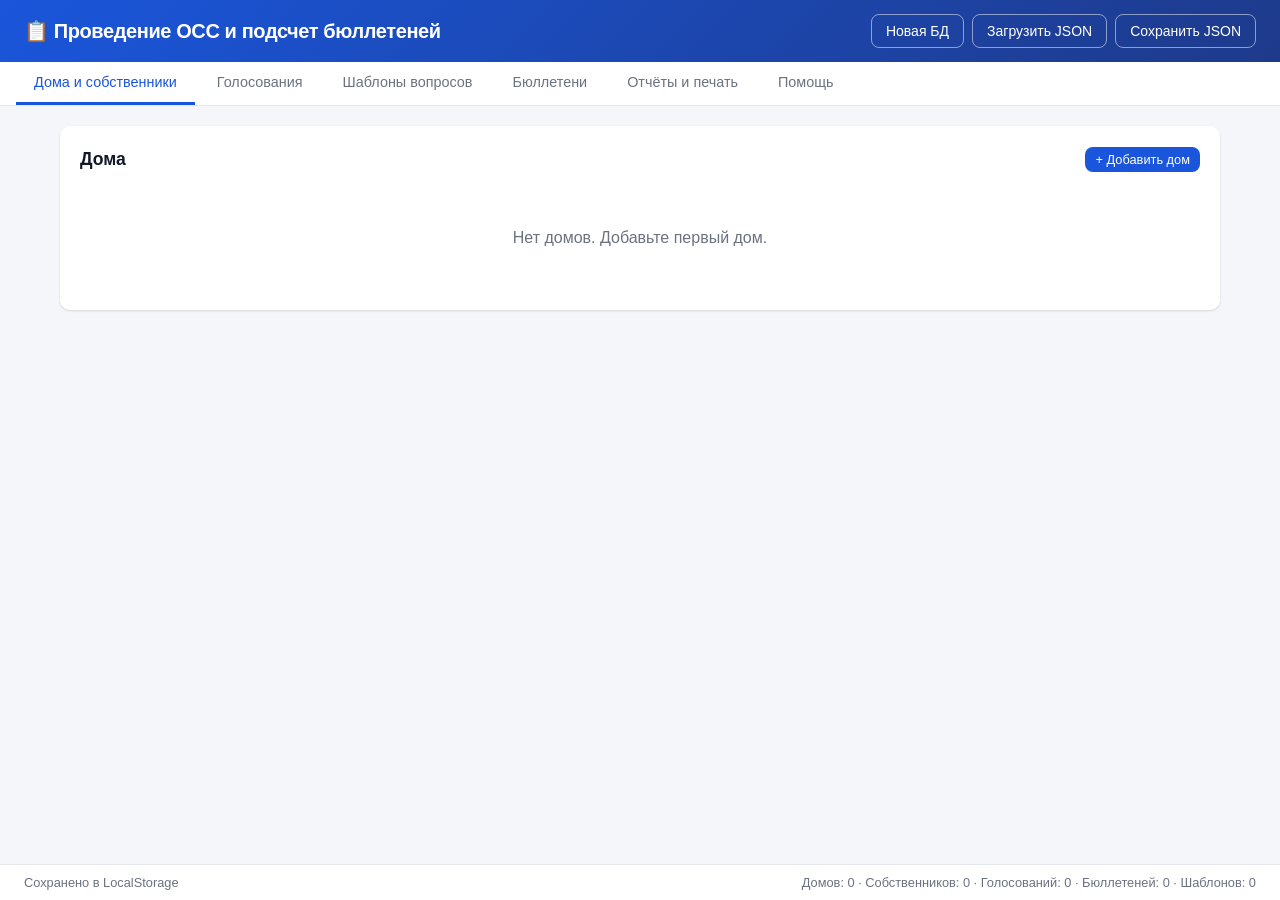
==== index.html @ 35babe17 "Rename АВТО ОСС.html to index.html" ====
<!DOCTYPE html>
<html lang="ru">
<head>
  <meta charset="UTF-8">
  <meta name="viewport" content="width=device-width, initial-scale=1.0">
  <title>Проведение ОСС и подсчет бюллетеней</title>
  <style>
    :root {
      --bg: #f4f6f9;
      --card: #ffffff;
      --primary: #1a56db;
      --primary-hover: #1e429f;
      --success: #057a55;
      --danger: #c81e1e;
      --warning: #c27803;
      --border: #e5e7eb;
      --text: #111827;
      --muted: #6b7280;
      --radius: 10px;
      --shadow: 0 1px 3px rgba(0,0,0,.08), 0 1px 2px rgba(0,0,0,.06);
    }
    * { box-sizing: border-box; margin: 0; padding: 0; }
    body {
      font-family: -apple-system, BlinkMacSystemFont, "Segoe UI", Roboto, "Helvetica Neue", Arial, sans-serif;
      background: var(--bg);
      color: var(--text);
      line-height: 1.5;
      min-height: 100vh;
    }
    .app { display: flex; flex-direction: column; min-height: 100vh; }
    header {
      background: linear-gradient(135deg, #1a56db, #1e3a8a);
      color: #fff;
      padding: 14px 24px;
      display: flex;
      align-items: center;
      justify-content: space-between;
      flex-wrap: wrap;
      gap: 12px;
      box-shadow: 0 2px 8px rgba(0,0,0,.15);
    }
    header h1 { font-size: 1.25rem; font-weight: 600; letter-spacing: -.02em; }
    header .actions { display: flex; gap: 8px; flex-wrap: wrap; }
    .btn {
      display: inline-flex; align-items: center; gap: 6px;
      padding: 8px 14px; border: none; border-radius: 8px;
      font-size: 0.875rem; font-weight: 500; cursor: pointer;
      transition: background .15s, transform .1s;
    }
    .btn:active { transform: scale(.98); }
    .btn-primary { background: var(--primary); color: #fff; }
    .btn-primary:hover { background: var(--primary-hover); }
    .btn-success { background: var(--success); color: #fff; }
    .btn-success:hover { background: #046c4e; }
    .btn-danger { background: var(--danger); color: #fff; }
    .btn-danger:hover { background: #9b1c1c; }
    .btn-outline {
      background: transparent; color: #fff; border: 1px solid rgba(255,255,255,.5);
    }
    .btn-outline:hover { background: rgba(255,255,255,.12); }
    .btn-sm { padding: 5px 10px; font-size: 0.8rem; }
    .btn-ghost {
      background: #fff; color: var(--text); border: 1px solid var(--border);
    }
    .btn-ghost:hover { background: #f9fafb; }
    nav {
      background: var(--card);
      border-bottom: 1px solid var(--border);
      padding: 0 16px;
      display: flex; gap: 4px; overflow-x: auto;
    }
    nav button {
      padding: 12px 18px; border: none; background: none;
      font-size: 0.9rem; font-weight: 500; color: var(--muted);
      cursor: pointer; border-bottom: 3px solid transparent;
      white-space: nowrap; transition: color .15s, border-color .15s;
    }
    nav button:hover { color: var(--text); }
    nav button.active {
      color: var(--primary); border-bottom-color: var(--primary);
    }
    main { flex: 1; padding: 20px; max-width: 1200px; margin: 0 auto; width: 100%; }
    .panel { display: none; }
    .panel.active { display: block; }
    .card {
      background: var(--card); border-radius: var(--radius);
      box-shadow: var(--shadow); padding: 20px; margin-bottom: 16px;
    }
    .card h2 { font-size: 1.1rem; margin-bottom: 14px; display: flex; align-items: center; justify-content: space-between; gap: 12px; flex-wrap: wrap; }
    .card h3 { font-size: 1rem; margin: 16px 0 10px; color: var(--muted); }
    .form-grid {
      display: grid; grid-template-columns: repeat(auto-fit, minmax(200px, 1fr));
      gap: 12px; margin-bottom: 14px;
    }
    label { display: block; font-size: 0.8rem; font-weight: 500; color: var(--muted); margin-bottom: 4px; }
    input, select, textarea {
      width: 100%; padding: 9px 12px; border: 1px solid var(--border);
      border-radius: 8px; font-size: 0.9rem; background: #fff;
      transition: border-color .15s, box-shadow .15s;
    }
    input:focus, select:focus, textarea:focus {
      outline: none; border-color: var(--primary);
      box-shadow: 0 0 0 3px rgba(26,86,219,.15);
    }
    textarea { min-height: 100px; resize: vertical; font-family: inherit; }
    table {
      width: 100%; border-collapse: collapse; font-size: 0.875rem;
    }
    th, td { padding: 10px 12px; text-align: left; border-bottom: 1px solid var(--border); }
    th { background: #f9fafb; font-weight: 600; color: var(--muted); font-size: 0.8rem; text-transform: uppercase; letter-spacing: .03em; }
    tr:hover td { background: #f9fafb; }
    .badge {
      display: inline-block; padding: 3px 8px; border-radius: 999px;
      font-size: 0.75rem; font-weight: 600;
    }
    .badge-success { background: #def7ec; color: var(--success); }
    .badge-danger { background: #fde8e8; color: var(--danger); }
    .badge-warning { background: #fef3c7; color: var(--warning); }
    .badge-info { background: #e1effe; color: var(--primary); }
    .actions-row { display: flex; gap: 8px; flex-wrap: wrap; margin-top: 12px; }
    .empty {
      text-align: center; padding: 40px 20px; color: var(--muted);
    }
    .empty svg { width: 48px; height: 48px; margin-bottom: 12px; opacity: .4; }
    .modal-overlay {
      position: fixed; inset: 0; background: rgba(0,0,0,.45);
      display: flex; align-items: center; justify-content: center;
      z-index: 1000; padding: 16px; opacity: 0; visibility: hidden;
      transition: opacity .2s, visibility .2s;
    }
    .modal-overlay.show { opacity: 1; visibility: visible; }
    .modal {
      background: #fff; border-radius: 12px; width: 100%; max-width: 520px;
      max-height: 90vh; overflow-y: auto; padding: 24px;
      box-shadow: 0 20px 40px rgba(0,0,0,.2);
    }
    .modal h3 { margin-bottom: 16px; font-size: 1.15rem; }
    .modal .actions-row { justify-content: flex-end; margin-top: 20px; }
    .status-bar {
      font-size: 0.8rem; color: var(--muted); padding: 8px 24px;
      background: #fff; border-top: 1px solid var(--border);
      display: flex; justify-content: space-between; flex-wrap: wrap; gap: 8px;
    }
    .report {
      background: #fff; padding: 24px; border-radius: var(--radius);
      font-size: 0.95rem; line-height: 1.6;
    }
    .report h2 { text-align: center; margin-bottom: 8px; }
    .report .meta { text-align: center; color: var(--muted); margin-bottom: 20px; }
    .report .stat { margin: 12px 0; padding: 12px; background: #f9fafb; border-radius: 8px; }
    .report .question { margin: 20px 0; padding-bottom: 16px; border-bottom: 1px solid var(--border); }
    .report .result-accepted { color: var(--success); font-weight: 700; }
    .report .result-rejected { color: var(--danger); font-weight: 700; }
    .ballot-answers { display: flex; flex-direction: column; gap: 10px; }
    .ballot-q {
      padding: 12px; background: #f9fafb; border-radius: 8px;
      border: 1px solid var(--border);
      transition: background .15s, border-color .15s;
    }
    .ballot-q.ans-za {
      background: #d1fae5;
      border-color: #6ee7b7;
    }
    .ballot-q.ans-protiv {
      background: #fee2e2;
      border-color: #fca5a5;
    }
    .ballot-q.ans-vozder {
      background: #fef9c3;
      border-color: #fde047;
    }
    .ballot-q > label.q-text { font-weight: 500; color: var(--text); margin-bottom: 8px; display: block; }
    .ballot-answers.compact .ballot-q { padding: 8px 10px; }
    .ballot-answers.compact .ballot-q > label.q-text {
      font-size: 0.8rem; font-weight: 500; line-height: 1.35;
      display: -webkit-box; -webkit-box-orient: vertical; -webkit-line-clamp: 2;
      overflow: hidden; margin-bottom: 6px;
    }
    .ballot-answers.compact .ballot-q .q-resolution { display: none; }
    .voting-questions-wrap { margin-top: 12px; }
    .voting-questions-wrap.collapsed .voting-questions-body { display: none; }
    .voting-toggle-btn { font-size: 0.8rem; }
    .radio-group { display: flex; gap: 16px; flex-wrap: wrap; }
    .radio-group label { display: flex; align-items: center; gap: 6px; font-weight: 400; cursor: pointer; margin-bottom: 0; }
    .radio-group input { width: auto; }
    .owner-search-dropdown {
      position: absolute; left: 0; right: 0; top: 100%; z-index: 50;
      background: #fff; border: 1px solid var(--border); border-radius: 8px;
      box-shadow: 0 8px 24px rgba(0,0,0,.12); max-height: 240px; overflow-y: auto;
      margin-top: 4px;
    }
    .owner-search-dropdown .owner-opt {
      padding: 8px 12px; cursor: pointer; font-size: 0.85rem;
      font-family: ui-monospace, SFMono-Regular, Menlo, Monaco, Consolas, monospace;
      border-bottom: 1px solid #f3f4f6;
    }
    .owner-search-dropdown .owner-opt:last-child { border-bottom: none; }
    .owner-search-dropdown .owner-opt:hover,
    .owner-search-dropdown .owner-opt.active { background: #eff6ff; }
    .owner-search-dropdown .owner-opt-empty {
      padding: 10px 12px; color: var(--muted); font-size: 0.85rem;
    }
    .doc-actions {
      display: flex; flex-wrap: wrap; gap: 10px; margin-top: 12px;
    }
    .doc-menu {
      position: relative; display: inline-block;
    }
    .doc-menu > summary {
      list-style: none; cursor: pointer;
      display: inline-flex; align-items: center; gap: 6px;
      padding: 8px 14px; border-radius: 8px; font-size: 0.875rem; font-weight: 500;
      background: #fff; color: var(--text); border: 1px solid var(--border);
      user-select: none;
    }
    .doc-menu > summary::-webkit-details-marker { display: none; }
    .doc-menu > summary:hover { background: #f9fafb; }
    .doc-menu[open] > summary { border-color: var(--primary); color: var(--primary); }
    .doc-menu-primary > summary {
      background: var(--primary); color: #fff; border-color: var(--primary);
    }
    .doc-menu-primary > summary:hover { background: var(--primary-hover); color: #fff; }
    .doc-menu-panel {
      position: absolute; left: 0; top: calc(100% + 4px); z-index: 40;
      min-width: 220px; background: #fff; border: 1px solid var(--border);
      border-radius: 8px; box-shadow: 0 8px 24px rgba(0,0,0,.12); padding: 6px;
    }
    .doc-menu-panel button {
      display: block; width: 100%; text-align: left;
      padding: 8px 12px; border: none; background: none; border-radius: 6px;
      font-size: 0.85rem; cursor: pointer; color: var(--text);
    }
    .doc-menu-panel button:hover { background: #eff6ff; color: var(--primary); }
    .help-card { margin-bottom: 16px; }
    .help-card h2 { margin-bottom: 10px; }
    .help-card p, .help-card li { line-height: 1.55; color: var(--text); }
    .help-card ul, .help-card ol { margin: 8px 0 0 1.2em; padding: 0; }
    .help-card li { margin: 6px 0; }
    .help-steps > li { margin-bottom: 14px; }
    .help-steps ul { margin-top: 6px; }
    .help-table { width: 100%; border-collapse: collapse; font-size: 0.9rem; margin-top: 8px; }
    .help-table th, .help-table td { border: 1px solid var(--border); padding: 8px 10px; text-align: left; vertical-align: top; }
    .help-table th { background: #f3f4f6; font-weight: 600; }
    .print-only { display: none; }
    @media print {
      body * { visibility: hidden; }
      .print-area, .print-area * { visibility: visible; }
      .print-area { position: absolute; left: 0; top: 0; width: 100%; }
      .no-print { display: none !important; }
      .print-only { display: block; }
      nav, header, .status-bar { display: none !important; }
      .report { box-shadow: none; padding: 0; }
    }
    .owner-row { display: flex; gap: 8px; align-items: center; flex-wrap: wrap; }
    .owner-row input { flex: 1; min-width: 120px; }
    .toast {
      position: fixed; bottom: 24px; right: 24px; background: #111827; color: #fff;
      padding: 12px 20px; border-radius: 8px; font-size: 0.875rem;
      z-index: 2000; opacity: 0; transform: translateY(12px);
      transition: opacity .25s, transform .25s; pointer-events: none;
    }
    .toast.show { opacity: 1; transform: translateY(0); }
    .select-full { width: 100%; }
    .flex-between { display: flex; justify-content: space-between; align-items: center; gap: 12px; flex-wrap: wrap; }
  </style>
</head>
<body>
  <div class="app">
    <header class="no-print">
      <h1>📋 Проведение ОСС и подсчет бюллетеней</h1>
      <div class="actions">
        <button class="btn btn-outline" onclick="createNewDb()">Новая БД</button>
        <button class="btn btn-outline" onclick="document.getElementById('fileInput').click()">Загрузить JSON</button>
        <input type="file" id="fileInput" accept=".json" style="display:none" onchange="loadJson(event)">
        <button class="btn btn-outline" onclick="saveJson()">Сохранить JSON</button>
      </div>
    </header>

    <nav class="no-print">
      <button class="tab-btn active" data-tab="houses">Дома и собственники</button>
      <button class="tab-btn" data-tab="votings">Голосования</button>
      <button class="tab-btn" data-tab="templates">Шаблоны вопросов</button>
      <button class="tab-btn" data-tab="ballots">Бюллетени</button>
      <button class="tab-btn" data-tab="reports">Отчёты и печать</button>
      <button class="tab-btn" data-tab="help">Помощь</button>
    </nav>

    <main>
      <!-- ============ HOUSES ============ -->
      <div id="panel-houses" class="panel active">
        <div class="card">
          <h2>
            <span>Дома</span>
            <button class="btn btn-primary btn-sm" onclick="openHouseModal()">+ Добавить дом</button>
          </h2>
          <div id="housesList"></div>
        </div>
      </div>

      <!-- ============ VOTINGS ============ -->
      <div id="panel-votings" class="panel">
        <div class="card">
          <h2>
            <span>Голосования</span>
            <button class="btn btn-primary btn-sm" onclick="openVotingModal()">+ Создать голосование</button>
          </h2>
          <div id="votingsList"></div>
        </div>
      </div>

      <!-- ============ TEMPLATES ============ -->
      <div id="panel-templates" class="panel">
        <div class="card">
          <h2>
            <span>Шаблоны вопросов</span>
            <button class="btn btn-primary btn-sm" onclick="openTemplateModal()">+ Шаблон</button>
          </h2>
          <p style="font-size:0.85rem;color:var(--muted);margin-bottom:12px">
            Шаблоны можно повторно подставлять в любые голосования. Редактирование шаблона не меняет уже добавленные в голосования вопросы.
          </p>
          <div id="templatesList"></div>
        </div>
      </div>

      <!-- ============ BALLOTS ============ -->
      <div id="panel-ballots" class="panel">
        <div class="card">
          <h2 class="flex-between">
            <span>Ввод бюллетеней</span>
            <button class="btn btn-ghost btn-sm" id="ballotTextSizeBtn" onclick="toggleBallotTextSize()">Уменьшить размер текста вопроса</button>
          </h2>
          <div class="form-grid">
            <div>
              <label>Голосование</label>
              <select id="ballotVotingSelect" class="select-full" onchange="onBallotVotingChange()">
                <option value="">— выберите —</option>
              </select>
            </div>
            <div>
              <label>Сортировка собственников</label>
              <select id="ballotOwnerSort" class="select-full" onchange="onBallotVotingChange()">
                <option value="name">По ФИО</option>
                <option value="apartment">По квартире</option>
                <option value="area">По площади (убыв.)</option>
                <option value="area_asc">По площади (возр.)</option>
              </select>
            </div>
            <div style="position:relative">
              <label>Поиск собственника</label>
              <input type="search" id="ballotOwnerSearch" class="select-full" placeholder="Квартира, ФИО…"
                oninput="filterBallotOwners()"
                onfocus="filterBallotOwners()"
                autocomplete="off">
              <div id="ballotOwnerDropdown" class="owner-search-dropdown" style="display:none"></div>
            </div>
            <div>
              <label>Собственник (кв. · ФИО · площадь)</label>
              <select id="ballotOwnerSelect" class="select-full" style="font-family:ui-monospace,SFMono-Regular,Menlo,Monaco,Consolas,monospace;font-size:0.85rem">
                <option value="">— выберите —</option>
              </select>
            </div>
          </div>
          <div class="actions-row" id="ballotQuickFill" style="display:none;margin-bottom:12px">
            <button class="btn btn-ghost btn-sm" onclick="fillAllAnswers('За')">Все «За»</button>
            <button class="btn btn-ghost btn-sm" onclick="fillAllAnswers('Против')">Все «Против»</button>
            <button class="btn btn-ghost btn-sm" onclick="fillAllAnswers('Воздержался')">Все «Воздержался»</button>
          </div>
          <div id="ballotQuestions" class="ballot-answers"></div>
          <div class="actions-row" id="ballotActions" style="display:none">
            <button class="btn btn-success" onclick="saveBallot()">Сохранить</button>
          </div>
        </div>
        <div class="card">
          <h2>Список бюллетеней выбранного голосования</h2>
          <div id="ballotsList"></div>
        </div>
      </div>

      <!-- ============ REPORTS ============ -->
      <div id="panel-reports" class="panel">
        <div class="card no-print">
          <h2>Отчёты и печать</h2>
          <div class="form-grid">
            <div>
              <label>Голосование</label>
              <select id="reportVotingSelect" class="select-full" onchange="renderReport()">
                <option value="">— выберите —</option>
              </select>
            </div>
          </div>
          <div class="doc-actions">
            <details class="doc-menu doc-menu-primary">
              <summary>Итоговый отчёт ▾</summary>
              <div class="doc-menu-panel">
                <button type="button" onclick="printReport(); this.closest('details').open=false">🖨 Печать</button>
                <button type="button" onclick="saveReportDocx(); this.closest('details').open=false">💾 Сохранить в .docx</button>
              </div>
            </details>
            <details class="doc-menu">
              <summary>Сообщение о ОСС ▾</summary>
              <div class="doc-menu-panel">
                <button type="button" onclick="printOssNotice(); this.closest('details').open=false">🖨 Печать</button>
                <button type="button" onclick="saveOssNoticeDocx(); this.closest('details').open=false">💾 Сохранить в .docx</button>
              </div>
            </details>
            <details class="doc-menu">
              <summary>Бюллетени собственников ▾</summary>
              <div class="doc-menu-panel">
                <button type="button" onclick="printOwnerBallots(); this.closest('details').open=false">🖨 Печать</button>
                <button type="button" onclick="saveOwnerBallotsDocx(); this.closest('details').open=false">💾 Сохранить в .docx</button>
              </div>
            </details>
            <details class="doc-menu">
              <summary>Пустой бюллетень ▾</summary>
              <div class="doc-menu-panel">
                <button type="button" onclick="printBlankBallot(); this.closest('details').open=false">🖨 Печать</button>
                <button type="button" onclick="saveBlankBallotDocx(); this.closest('details').open=false">💾 Сохранить в .docx</button>
              </div>
            </details>
          </div>
        </div>
        <div id="reportArea" class="print-area"></div>
      </div>

      <!-- ============ HELP ============ -->
      <div id="panel-help" class="panel">
        <div class="card help-card">
          <h2>О программе</h2>
          <p>
            Приложение предназначено для подготовки и проведения общего собрания собственников (ОСС)
            и подсчёта бюллетеней. Работает <strong>полностью в браузере</strong>, без сервера и интернета
            (после открытия страницы). Данные хранятся в памяти браузера (LocalStorage) и могут быть
            сохранены или загружены из файла JSON.
          </p>
        </div>

        <div class="card help-card">
          <h2>Рекомендуемый порядок работы</h2>
          <ol class="help-steps">
            <li>
              <strong>Дома и собственники</strong>
              <ul>
                <li>Создайте дом: адрес, общая площадь, количество квартир.</li>
                <li>Добавьте собственников вручную или вставьте список (ФИО | квартира | площадь | документ).</li>
                <li>При необходимости отредактируйте собственника (кнопка изменения в списке).</li>
              </ul>
            </li>
            <li>
              <strong>Шаблоны вопросов</strong> (необязательно)
              <ul>
                <li>Создайте типовые вопросы, чтобы повторно использовать их в разных голосованиях.</li>
                <li>У вопроса можно указать текст, решение, тип принятия решения и способ расчёта.</li>
              </ul>
            </li>
            <li>
              <strong>Голосования</strong>
              <ul>
                <li>Создайте голосование: дом, номер, вид (очное / заочное / очно-заочное), период.</li>
                <li>Укажите инициаторов (из собственников дома), дату и время сообщения, место приёма решений.</li>
                <li>Для очного и очно-заочного — место проведения собрания.</li>
                <li>Добавьте вопросы вручную, из шаблона или отредактируйте уже добавленные.</li>
                <li>Список вопросов в карточке голосования по умолчанию свёрнут.</li>
              </ul>
            </li>
            <li>
              <strong>Бюллетени</strong>
              <ul>
                <li>Выберите голосование и собственника (есть поиск и сортировка).</li>
                <li>По умолчанию ответы стоят «Воздержался»; доступны кнопки «Все за / против / воздержался».</li>
                <li>Цвет блока вопроса меняется по ответу: зелёный — за, красный — против, жёлтый — воздержался.</li>
                <li>Сохраните бюллетень. Уже введённый можно изменить из списка бюллетеней.</li>
              </ul>
            </li>
            <li>
              <strong>Отчёты и печать</strong>
              <ul>
                <li>Выберите голосование — на экране появятся явка, кворум и результаты по вопросам.</li>
                <li>Кворум считается набранным, если проголосовало более 50% от общей площади дома.</li>
                <li>Документы: итоговый отчёт, сообщение о ОСС, бюллетени собственников, пустой бюллетень.</li>
                <li>Для каждого документа: <em>Печать</em> или <em>Сохранить в .docx</em>.</li>
              </ul>
            </li>
          </ol>
        </div>

        <div class="card help-card">
          <h2>Вкладки и функции</h2>
          <table class="help-table">
            <thead>
              <tr><th>Вкладка</th><th>Что можно сделать</th></tr>
            </thead>
            <tbody>
              <tr>
                <td>Дома и собственники</td>
                <td>Справочник домов и собственников, массовая вставка списка, правка и удаление.</td>
              </tr>
              <tr>
                <td>Голосования</td>
                <td>Создание и редактирование голосований, вопросы, инициаторы, места и даты сообщения.</td>
              </tr>
              <tr>
                <td>Шаблоны вопросов</td>
                <td>Библиотека типовых вопросов для повторного использования.</td>
              </tr>
              <tr>
                <td>Бюллетени</td>
                <td>Ввод и редактирование ответов собственников, поиск, быстрое заполнение, компактный вид текста.</td>
              </tr>
              <tr>
                <td>Отчёты и печать</td>
                <td>Подсчёт итогов, печать и выгрузка документов в Word (.docx).</td>
              </tr>
            </tbody>
          </table>
        </div>

        <div class="card help-card">
          <h2>Данные и сохранение</h2>
          <ul>
            <li><strong>Сохранить JSON</strong> — выгрузить всю базу в файл на компьютер.</li>
            <li><strong>Загрузить JSON</strong> — открыть ранее сохранённую базу.</li>
            <li><strong>Новая БД</strong> — очистить текущие данные в браузере.</li>
            <li>Промежуточное состояние автоматически пишется в LocalStorage браузера (защита от случайного закрытия вкладки).</li>
            <li>Рекомендуется периодически сохранять JSON-файл как резервную копию.</li>
          </ul>
        </div>

        <div class="card help-card">
          <h2>Подсчёт голосов</h2>
          <ul>
            <li>Голос считается по <strong>площади</strong> помещения собственника (1 м² = 1 голос).</li>
            <li>Явка — сумма площадей собственников, по которым введены бюллетени.</li>
            <li>Кворум: явка &gt; 50% общей площади дома.</li>
            <li>По каждому вопросу считаются доли «За», «Против», «Воздержался» от проголосовавших (или по формуле, заданной у вопроса).</li>
            <li>Итог «принято / не принято» зависит от выбранной для вопроса формулы принятия решения.</li>
          </ul>
        </div>

        <div class="card help-card">
          <h2>Советы</h2>
          <ul>
            <li>Сначала заполните дом и собственников — без них нельзя корректно создать голосование и ввести бюллетени.</li>
            <li>Номер голосования используется и как номер сообщения о проведении ОСС.</li>
            <li>Перед массовым вводом бюллетеней удобно распечатать пустой бюллетень или бюллетени собственников.</li>
            <li>После ввода всех бюллетеней сформируйте итоговый отчёт и при необходимости сохраните его в .docx.</li>
          </ul>
        </div>
      </div>
    </main>

    <div class="status-bar no-print">
      <span id="statusText">Готово</span>
      <span id="dbInfo">База пуста</span>
    </div>
  </div>

  <!-- Modal: House -->
  <div class="modal-overlay" id="houseModal">
    <div class="modal">
      <h3 id="houseModalTitle">Добавить дом</h3>
      <input type="hidden" id="houseId">
      <div class="form-grid">
        <div style="grid-column:1/-1">
          <label>Адрес</label>
          <input type="text" id="houseAddress" placeholder="г. Москва, ул. Пушкина, д. 10">
        </div>
        <div>
          <label>Общая площадь дома, кв. м</label>
          <input type="number" id="houseArea" step="0.01" min="0" placeholder="5000.5">
        </div>
        <div>
          <label>Количество квартир</label>
          <input type="number" id="houseApartmentsCount" step="1" min="0" placeholder="100">
        </div>
      </div>
      <div class="actions-row">
        <button class="btn btn-ghost" onclick="closeModal('houseModal')">Отмена</button>
        <button class="btn btn-primary" onclick="saveHouse()">Сохранить</button>
      </div>
    </div>
  </div>

  <!-- Modal: Owners bulk / single -->
  <div class="modal-overlay" id="ownersModal">
    <div class="modal" style="max-width:640px">
      <h3>Собственники дома</h3>
      <p style="font-size:0.85rem;color:var(--muted);margin-bottom:12px" id="ownersHouseAddr"></p>
      <input type="hidden" id="ownersHouseId">

      <h3 style="font-size:0.95rem">Массовая вставка (из Excel)</h3>
      <p style="font-size:0.8rem;color:var(--muted);margin-bottom:6px">
        Вставьте данные: <strong>ФИО</strong> → Tab → <strong>Квартира</strong> → Tab → <strong>Площадь</strong> → Tab → <strong>Номер документа</strong> (каждая строка — новый собственник)
      </p>
      <textarea id="ownersPaste" placeholder="Иванов Иван Иванович&#9;12&#9;55.2&#9;123456789&#10;Петров Пётр Петрович&#9;15&#9;42.0&#9;987654321"></textarea>
      <div class="actions-row" style="margin-bottom:16px">
        <button class="btn btn-primary btn-sm" onclick="parseOwnersPaste()">Добавить из буфера</button>
      </div>

      <h3 style="font-size:0.95rem" id="ownerFormTitle">Ручное добавление</h3>
      <input type="hidden" id="ownerId">
      <div class="form-grid">
        <div>
          <label>ФИО</label>
          <input type="text" id="ownerName">
        </div>
        <div>
          <label>Квартира</label>
          <input type="text" id="ownerApartment" placeholder="12">
        </div>
        <div>
          <label>Площадь, кв. м</label>
          <input type="number" id="ownerArea" step="0.01" min="0">
        </div>
        <div>
          <label>Номер документа</label>
          <input type="text" id="ownerDoc">
        </div>
        <div>
          <label>Тип документа</label>
          <input type="text" id="ownerDocType" value="Выписка из ЕГРН">
        </div>
      </div>
      <div class="actions-row">
        <button class="btn btn-primary btn-sm" id="ownerSaveBtn" onclick="addSingleOwner()">+ Добавить собственника</button>
        <button class="btn btn-ghost btn-sm" id="ownerCancelEditBtn" style="display:none" onclick="resetOwnerForm()">Отмена</button>
      </div>

      <h3 style="font-size:0.95rem;margin-top:20px">Список собственников</h3>
      <div id="ownersTable" style="max-height:240px;overflow-y:auto"></div>
      <div class="actions-row">
        <button class="btn btn-ghost" onclick="closeModal('ownersModal')">Закрыть</button>
      </div>
    </div>
  </div>

  <!-- Modal: Voting -->
  <div class="modal-overlay" id="votingModal">
    <div class="modal" style="max-width:640px">
      <h3 id="votingModalTitle">Создать голосование</h3>
      <input type="hidden" id="votingId">
      <div class="form-grid">
        <div style="grid-column:1/-1">
          <label>Дом</label>
          <select id="votingHouse" class="select-full" onchange="onVotingHouseChange()"></select>
        </div>
        <div>
          <label>Номер голосования (= № сообщения)</label>
          <input type="text" id="votingNumber" placeholder="1">
        </div>
        <div>
          <label>Вид голосования</label>
          <select id="votingType" onchange="onVotingTypeChange()">
            <option value="Очное">Очное</option>
            <option value="Заочное">Заочное</option>
            <option value="Очно-заочное">Очно-заочное</option>
          </select>
        </div>
        <div>
          <label>Дата начала</label>
          <input type="date" id="votingStart">
        </div>
        <div>
          <label>Дата окончания</label>
          <input type="date" id="votingEnd">
        </div>
        <div>
          <label>Дата и время сообщения</label>
          <input type="datetime-local" id="votingMessageDate">
        </div>
        <div id="votingMeetingPlaceWrap" style="grid-column:1/-1">
          <label>Место проведения собрания</label>
          <input type="text" id="votingMeetingPlace" placeholder="во дворе дома у подъезда №4">
        </div>
        <div style="grid-column:1/-1">
          <label>Место приёма решений</label>
          <input type="text" id="votingDecisionsPlace" placeholder="у входа в подъезд №4">
        </div>
        <div style="grid-column:1/-1">
          <label>Инициаторы (из собственников дома)</label>
          <div id="votingInitiatorsList" style="max-height:180px;overflow-y:auto;border:1px solid var(--border);border-radius:8px;padding:8px;background:#f9fafb">
            <p style="color:var(--muted);font-size:0.85rem;margin:0">Сначала выберите дом</p>
          </div>
        </div>
      </div>
      <div class="actions-row">
        <button class="btn btn-ghost" onclick="closeModal('votingModal')">Отмена</button>
        <button class="btn btn-primary" onclick="saveVoting()">Сохранить</button>
      </div>
    </div>
  </div>

  <!-- Modal: Question / Template -->
  <div class="modal-overlay" id="questionModal">
    <div class="modal">
      <h3 id="questionModalTitle">Добавить вопрос</h3>
      <input type="hidden" id="questionVotingId">
      <input type="hidden" id="questionId">
      <input type="hidden" id="questionMode">
      <div class="form-grid">
        <div id="templatePickRow" style="grid-column:1/-1;display:none">
          <label>Из шаблона (необязательно)</label>
          <select id="questionFromTemplate" class="select-full" onchange="applyTemplateToForm()">
            <option value="">— новый вопрос —</option>
          </select>
        </div>
        <div style="grid-column:1/-1">
          <label>Текст вопроса</label>
          <textarea id="questionText" rows="3"></textarea>
        </div>
        <div style="grid-column:1/-1">
          <label>Решение (формулировка)</label>
          <textarea id="questionResolution" rows="2" placeholder="Утвердить смету расходов на ремонт крыши в размере 1 200 000 руб."></textarea>
        </div>
        <div style="grid-column:1/-1">
          <label>Формула принятия решения</label>
          <select id="questionDecision">
            <option value="majority">Большинство от проголосовавших (>50% от сдавших бюллетени)</option>
            <option value="majority_total">Большинство от общей площади дома (>50% от total_area)</option>
            <option value="two_thirds">Квалифицированное большинство (≥2/3 от проголосовавших)</option>
            <option value="two_thirds_total">Квалифицированное большинство (≥2/3 от общей площади)</option>
          </select>
        </div>
        <div style="grid-column:1/-1" id="saveAsTemplateRow">
          <label style="display:flex;align-items:center;gap:8px;cursor:pointer;font-weight:400;color:var(--text)">
            <input type="checkbox" id="saveAsTemplate" style="width:auto">
            Также сохранить как шаблон
          </label>
        </div>
      </div>
      <div class="actions-row">
        <button class="btn btn-ghost" onclick="closeModal('questionModal')">Отмена</button>
        <button class="btn btn-primary" id="questionSaveBtn" onclick="saveQuestion()">Добавить</button>
      </div>
    </div>
  </div>

  <!-- Modal: Confirm -->
  <div class="modal-overlay" id="confirmModal">
    <div class="modal" style="max-width:400px">
      <h3 id="confirmTitle">Подтверждение</h3>
      <p id="confirmText" style="margin-bottom:16px;color:var(--muted)"></p>
      <div class="actions-row">
        <button class="btn btn-ghost" onclick="closeModal('confirmModal')">Отмена</button>
        <button class="btn btn-danger" id="confirmBtn">Удалить</button>
      </div>
    </div>
  </div>

  <div class="toast" id="toast"></div>

  <script>
    // ===================== DATA =====================
    let db = { houses: [], votings: [], question_templates: [] };
    const LS_KEY = 'oss_counter_db';

    function uuid() {
      return 'xxxxxxxx-xxxx-4xxx-yxxx-xxxxxxxxxxxx'.replace(/[xy]/g, c => {
        const r = Math.random() * 16 | 0;
        return (c === 'x' ? r : (r & 0x3 | 0x8)).toString(16);
      });
    }

    function ensureDbShape() {
      if (!db.houses) db.houses = [];
      if (!db.votings) db.votings = [];
      if (!db.question_templates) db.question_templates = [];
    }

    function saveToLS() {
      try {
        ensureDbShape();
        localStorage.setItem(LS_KEY, JSON.stringify(db));
        updateStatus();
      } catch (e) { console.warn('LS error', e); }
    }

    function loadFromLS() {
      try {
        const raw = localStorage.getItem(LS_KEY);
        if (raw) {
          db = JSON.parse(raw);
        } else {
          db = { houses: [], votings: [], question_templates: [] };
        }
        ensureDbShape();
      } catch (e) { db = { houses: [], votings: [], question_templates: [] }; }
    }

    // ===================== UTILS =====================
    function toast(msg, ms = 2500) {
      const t = document.getElementById('toast');
      t.textContent = msg;
      t.classList.add('show');
      setTimeout(() => t.classList.remove('show'), ms);
    }

    function updateStatus() {
      const houses = db.houses.length;
      const owners = db.houses.reduce((s, h) => s + (h.owners?.length || 0), 0);
      const votings = db.votings.length;
      const ballots = db.votings.reduce((s, v) => s + (v.ballots?.length || 0), 0);
      const templates = (db.question_templates || []).length;
      document.getElementById('dbInfo').textContent =
        `Домов: ${houses} · Собственников: ${owners} · Голосований: ${votings} · Бюллетеней: ${ballots} · Шаблонов: ${templates}`;
      document.getElementById('statusText').textContent = 'Сохранено в LocalStorage';
    }

    function closeModal(id) {
      document.getElementById(id).classList.remove('show');
    }

    function openModal(id) {
      document.getElementById(id).classList.add('show');
    }

    function confirmAction(title, text, onConfirm) {
      document.getElementById('confirmTitle').textContent = title;
      document.getElementById('confirmText').textContent = text;
      const btn = document.getElementById('confirmBtn');
      btn.onclick = () => { closeModal('confirmModal'); onConfirm(); };
      openModal('confirmModal');
    }

    function fmtDate(iso) {
      if (!iso) return '—';
      try {
        // поддержка YYYY-MM-DD и полного ISO
        const d = iso.length <= 10 ? new Date(iso + 'T00:00:00') : new Date(iso);
        return d.toLocaleDateString('ru-RU', { day: '2-digit', month: '2-digit', year: 'numeric' });
      } catch { return iso; }
    }

    function fmtNum(n) {
      return Number(n).toLocaleString('ru-RU', { minimumFractionDigits: 0, maximumFractionDigits: 2 });
    }

    function pct(part, total) {
      if (!total || total === 0) return '0';
      return ((part / total) * 100).toFixed(2);
    }

    // ===================== TABS =====================
    document.querySelectorAll('.tab-btn').forEach(btn => {
      btn.addEventListener('click', () => {
        document.querySelectorAll('.tab-btn').forEach(b => b.classList.remove('active'));
        document.querySelectorAll('.panel').forEach(p => p.classList.remove('active'));
        btn.classList.add('active');
        document.getElementById('panel-' + btn.dataset.tab).classList.add('active');
        if (btn.dataset.tab === 'ballots') fillBallotSelects();
        if (btn.dataset.tab === 'reports') fillReportSelect();
        if (btn.dataset.tab === 'votings') renderVotings();
        if (btn.dataset.tab === 'templates') renderTemplates();
        if (btn.dataset.tab === 'houses') renderHouses();
      });
    });

    // ===================== HOUSES =====================
    function renderHouses() {
      const el = document.getElementById('housesList');
      if (!db.houses.length) {
        el.innerHTML = '<div class="empty">Нет домов. Добавьте первый дом.</div>';
        return;
      }
      el.innerHTML = `
        <table>
          <thead><tr>
            <th>Адрес</th><th>Площадь</th><th>Квартир</th><th>Собственников</th><th></th>
          </tr></thead>
          <tbody>
            ${db.houses.map(h => `
              <tr>
                <td>${escapeHtml(h.address)}</td>
                <td>${fmtNum(h.total_area)} м²</td>
                <td>${h.apartments_count != null && h.apartments_count !== '' ? h.apartments_count : '—'}</td>
                <td>${h.owners?.length || 0}</td>
                <td>
                  <button class="btn btn-ghost btn-sm" onclick="openOwnersModal('${h.id}')">Собственники</button>
                  <button class="btn btn-ghost btn-sm" onclick="editHouse('${h.id}')">Изменить</button>
                  <button class="btn btn-danger btn-sm" onclick="deleteHouse('${h.id}')">Удалить</button>
                </td>
              </tr>
            `).join('')}
          </tbody>
        </table>`;
    }

    function openHouseModal(id = null) {
      document.getElementById('houseId').value = id || '';
      document.getElementById('houseModalTitle').textContent = id ? 'Редактировать дом' : 'Добавить дом';
      if (id) {
        const h = db.houses.find(x => x.id === id);
        document.getElementById('houseAddress').value = h.address;
        document.getElementById('houseArea').value = h.total_area;
        document.getElementById('houseApartmentsCount').value = h.apartments_count != null ? h.apartments_count : '';
      } else {
        document.getElementById('houseAddress').value = '';
        document.getElementById('houseArea').value = '';
        document.getElementById('houseApartmentsCount').value = '';
      }
      openModal('houseModal');
    }

    function editHouse(id) { openHouseModal(id); }

    function saveHouse() {
      const id = document.getElementById('houseId').value;
      const address = document.getElementById('houseAddress').value.trim();
      const area = parseFloat(document.getElementById('houseArea').value);
      const aptRaw = document.getElementById('houseApartmentsCount').value;
      const apartments_count = aptRaw === '' ? null : parseInt(aptRaw, 10);
      if (!address) { toast('Укажите адрес'); return; }
      if (isNaN(area) || area <= 0) { toast('Укажите корректную площадь'); return; }
      if (apartments_count !== null && (isNaN(apartments_count) || apartments_count < 0)) {
        toast('Укажите корректное количество квартир'); return;
      }

      if (id) {
        const h = db.houses.find(x => x.id === id);
        h.address = address;
        h.total_area = area;
        h.apartments_count = apartments_count;
      } else {
        db.houses.push({ id: uuid(), address, total_area: area, apartments_count, owners: [] });
      }
      saveToLS();
      closeModal('houseModal');
      renderHouses();
      toast('Дом сохранён');
    }

    function deleteHouse(id) {
      confirmAction('Удалить дом?', 'Все собственники и связанные голосования останутся, но дом будет удалён. Продолжить?', () => {
        db.houses = db.houses.filter(h => h.id !== id);
        saveToLS();
        renderHouses();
        toast('Дом удалён');
      });
    }

    // ===================== OWNERS =====================
    function resetOwnerForm() {
      document.getElementById('ownerId').value = '';
      document.getElementById('ownerName').value = '';
      document.getElementById('ownerApartment').value = '';
      document.getElementById('ownerArea').value = '';
      document.getElementById('ownerDoc').value = '';
      document.getElementById('ownerDocType').value = 'Выписка из ЕГРН';
      document.getElementById('ownerFormTitle').textContent = 'Ручное добавление';
      document.getElementById('ownerSaveBtn').textContent = '+ Добавить собственника';
      document.getElementById('ownerCancelEditBtn').style.display = 'none';
    }

    function openOwnersModal(houseId) {
      const h = db.houses.find(x => x.id === houseId);
      if (!h) return;
      document.getElementById('ownersHouseId').value = houseId;
      document.getElementById('ownersHouseAddr').textContent = h.address;
      document.getElementById('ownersPaste').value = '';
      resetOwnerForm();
      renderOwnersTable();
      openModal('ownersModal');
    }

    function renderOwnersTable() {
      const houseId = document.getElementById('ownersHouseId').value;
      const h = db.houses.find(x => x.id === houseId);
      const el = document.getElementById('ownersTable');
      if (!h || !h.owners?.length) {
        el.innerHTML = '<p style="color:var(--muted);font-size:0.85rem">Пока нет собственников</p>';
        return;
      }
      el.innerHTML = `
        <table>
          <thead><tr><th>ФИО</th><th>Кв.</th><th>Площадь</th><th>Документ</th><th></th></tr></thead>
          <tbody>
            ${h.owners.map(o => `
              <tr>
                <td>${escapeHtml(o.full_name)}</td>
                <td>${escapeHtml(o.apartment || '—')}</td>
                <td>${fmtNum(o.area)}</td>
                <td>${escapeHtml(o.doc_number || '')}</td>
                <td style="white-space:nowrap">
                  <button class="btn btn-ghost btn-sm" onclick="editOwner('${houseId}','${o.id}')">Изменить</button>
                  <button class="btn btn-danger btn-sm" onclick="deleteOwner('${houseId}','${o.id}')">×</button>
                </td>
              </tr>
            `).join('')}
          </tbody>
        </table>`;
    }

    function editOwner(houseId, ownerId) {
      const h = db.houses.find(x => x.id === houseId);
      if (!h) return;
      const o = (h.owners || []).find(x => x.id === ownerId);
      if (!o) return;
      document.getElementById('ownerId').value = o.id;
      document.getElementById('ownerName').value = o.full_name || '';
      document.getElementById('ownerApartment').value = o.apartment || '';
      document.getElementById('ownerArea').value = o.area != null ? o.area : '';
      document.getElementById('ownerDoc').value = o.doc_number || '';
      document.getElementById('ownerDocType').value = o.doc_type || 'Выписка из ЕГРН';
      document.getElementById('ownerFormTitle').textContent = 'Редактирование собственника';
      document.getElementById('ownerSaveBtn').textContent = 'Сохранить';
      document.getElementById('ownerCancelEditBtn').style.display = 'inline-flex';
    }

    function parseOwnersPaste() {
      const text = document.getElementById('ownersPaste').value.trim();
      if (!text) { toast('Вставьте данные'); return; }
      const houseId = document.getElementById('ownersHouseId').value;
      const h = db.houses.find(x => x.id === houseId);
      if (!h) return;
      if (!h.owners) h.owners = [];

      const lines = text.split(/\r?\n/).filter(l => l.trim());
      let added = 0;
      for (const line of lines) {
        const parts = line.split(/\t/).map(p => p.trim());
        if (parts.length < 2) continue;
        // Форматы:
        // 1) ФИО | Квартира | Площадь | Документ  (рекомендуемый)
        // 2) ФИО | Площадь | Документ              (старый)
        // 3) ФИО | Площадь
        const full_name = parts[0];
        let apartment = '';
        let area;
        let doc_number = '';
        if (parts.length >= 4) {
          apartment = parts[1];
          area = parseFloat(parts[2].replace(',', '.'));
          doc_number = parts[3];
        } else if (parts.length === 3) {
          const mid = parseFloat(parts[1].replace(',', '.'));
          const last = parseFloat(parts[2].replace(',', '.'));
          // если средняя колонка — площадь (есть десятичная часть или явно число, а третья не похожа на площадь)
          if (!isNaN(mid) && (parts[1].includes('.') || parts[1].includes(',') || isNaN(last))) {
            area = mid;
            doc_number = parts[2];
          } else {
            apartment = parts[1];
            area = last;
          }
        } else {
          area = parseFloat(parts[1].replace(',', '.'));
        }
        if (!full_name || isNaN(area)) continue;
        h.owners.push({
          id: uuid(),
          full_name,
          apartment: apartment || '',
          area,
          doc_number: doc_number || '',
          doc_type: 'Выписка из ЕГРН'
        });
        added++;
      }
      saveToLS();
      renderOwnersTable();
      renderHouses();
      document.getElementById('ownersPaste').value = '';
      toast(`Добавлено собственников: ${added}`);
    }

    function addSingleOwner() {
      const houseId = document.getElementById('ownersHouseId').value;
      const h = db.houses.find(x => x.id === houseId);
      if (!h) return;
      const ownerId = document.getElementById('ownerId').value;
      const full_name = document.getElementById('ownerName').value.trim();
      const apartment = document.getElementById('ownerApartment').value.trim();
      const area = parseFloat(document.getElementById('ownerArea').value);
      const doc_number = document.getElementById('ownerDoc').value.trim();
      const doc_type = document.getElementById('ownerDocType').value.trim() || 'Выписка из ЕГРН';
      if (!full_name) { toast('Укажите ФИО'); return; }
      if (isNaN(area) || area <= 0) { toast('Укажите площадь'); return; }
      if (!h.owners) h.owners = [];

      if (ownerId) {
        const o = h.owners.find(x => x.id === ownerId);
        if (!o) return;
        o.full_name = full_name;
        o.apartment = apartment;
        o.area = area;
        o.doc_number = doc_number;
        o.doc_type = doc_type;
        toast('Собственник обновлён');
      } else {
        h.owners.push({ id: uuid(), full_name, apartment, area, doc_number, doc_type });
        toast('Собственник добавлен');
      }
      saveToLS();
      renderOwnersTable();
      renderHouses();
      resetOwnerForm();
    }

    function deleteOwner(houseId, ownerId) {
      const h = db.houses.find(x => x.id === houseId);
      if (!h) return;
      h.owners = h.owners.filter(o => o.id !== ownerId);
      saveToLS();
      renderOwnersTable();
      renderHouses();
      toast('Собственник удалён');
    }

    // ===================== VOTINGS =====================
    // по умолчанию вопросы свёрнуты; сюда кладём id развёрнутых голосований
    const expandedVotings = new Set();

    function toggleVotingQuestions(votingId) {
      if (expandedVotings.has(votingId)) expandedVotings.delete(votingId);
      else expandedVotings.add(votingId);
      const wrap = document.getElementById('vq-' + votingId);
      const btn = document.getElementById('vq-btn-' + votingId);
      if (!wrap || !btn) return;
      const collapsed = !expandedVotings.has(votingId);
      wrap.classList.toggle('collapsed', collapsed);
      const qCount = (db.votings.find(v => v.id === votingId)?.questions || []).length;
      btn.textContent = collapsed ? `▶ Вопросы (${qCount})` : `▼ Свернуть вопросы (${qCount})`;
    }

    function renderVotings() {
      const el = document.getElementById('votingsList');
      if (!db.votings.length) {
        el.innerHTML = '<div class="empty">Нет голосований. Создайте первое.</div>';
        return;
      }
      el.innerHTML = db.votings.map(v => {
        const house = db.houses.find(h => h.id === v.house_id);
        const qCount = v.questions?.length || 0;
        const bCount = v.ballots?.length || 0;
        const collapsed = !expandedVotings.has(v.id);
        return `
          <div class="card" style="margin-bottom:12px;padding:16px">
            <div class="flex-between">
              <div>
                <strong>Голосование № ${escapeHtml(v.voting_number)}</strong>
                <span class="badge badge-info" style="margin-left:8px">${escapeHtml(v.voting_type)}</span>
                <div style="font-size:0.85rem;color:var(--muted);margin-top:4px">
                  ${house ? escapeHtml(house.address) : 'Дом удалён'} ·
                  ${fmtDate(v.period_start)} — ${fmtDate(v.period_end)}
                </div>
                <div style="font-size:0.8rem;margin-top:4px">
                  Вопросов: ${qCount} · Бюллетеней: ${bCount}
                </div>
              </div>
              <div style="display:flex;gap:6px;flex-wrap:wrap">
                <button class="btn btn-ghost btn-sm" onclick="openQuestionModal('${v.id}')">+ Вопрос</button>
                <button class="btn btn-ghost btn-sm" onclick="editVoting('${v.id}')">Изменить</button>
                <button class="btn btn-danger btn-sm" onclick="deleteVoting('${v.id}')">Удалить</button>
              </div>
            </div>
            ${qCount ? `
              <div class="voting-questions-wrap${collapsed ? ' collapsed' : ''}" id="vq-${v.id}">
                <button type="button" class="btn btn-ghost btn-sm voting-toggle-btn" id="vq-btn-${v.id}"
                  onclick="toggleVotingQuestions('${v.id}')" style="margin-top:10px">
                  ${collapsed ? `▶ Вопросы (${qCount})` : `▼ Свернуть вопросы (${qCount})`}
                </button>
                <div class="voting-questions-body" style="margin-top:8px">
                  <table>
                    <thead><tr><th>#</th><th>Вопрос</th><th>Решение</th><th>Формула</th><th></th></tr></thead>
                    <tbody>
                      ${v.questions.map((q, i) => `
                        <tr>
                          <td>${i + 1}</td>
                          <td>${escapeHtml(q.text)}</td>
                          <td style="font-size:0.85rem">${escapeHtml(q.resolution || '—')}</td>
                          <td style="font-size:0.8rem">${decisionLabel(q.decision_type)}</td>
                          <td style="white-space:nowrap">
                            <button class="btn btn-ghost btn-sm" onclick="editVotingQuestion('${v.id}','${q.id}')">Изменить</button>
                            <button class="btn btn-danger btn-sm" onclick="deleteQuestion('${v.id}','${q.id}')">×</button>
                          </td>
                        </tr>
                      `).join('')}
                    </tbody>
                  </table>
                </div>
              </div>` : '<p style="color:var(--muted);font-size:0.85rem;margin-top:8px">Добавьте вопросы</p>'}
          </div>`;
      }).join('');
    }

    function decisionLabel(type) {
      const map = {
        majority: '>50% от проголосовавших',
        majority_total: '>50% от общей площади',
        two_thirds: '≥2/3 от проголосовавших',
        two_thirds_total: '≥2/3 от общей площади'
      };
      return map[type] || type;
    }

    function onVotingTypeChange() {
      const type = document.getElementById('votingType').value;
      const wrap = document.getElementById('votingMeetingPlaceWrap');
      const show = type === 'Очное' || type === 'Очно-заочное';
      if (wrap) wrap.style.display = show ? 'block' : 'none';
    }

    function onVotingHouseChange() {
      fillVotingInitiators();
    }

    function fillVotingInitiators(selectedIds = []) {
      const houseId = document.getElementById('votingHouse').value;
      const el = document.getElementById('votingInitiatorsList');
      if (!el) return;
      const house = db.houses.find(h => h.id === houseId);
      const owners = house?.owners || [];
      if (!owners.length) {
        el.innerHTML = '<p style="color:var(--muted);font-size:0.85rem;margin:0">У дома нет собственников</p>';
        return;
      }
      const sorted = [...owners].sort((a, b) =>
        String(a.apartment || '').localeCompare(String(b.apartment || ''), 'ru', { numeric: true })
        || (a.full_name || '').localeCompare(b.full_name || '', 'ru')
      );
      const selected = new Set(selectedIds || []);
      el.innerHTML = sorted.map(o => {
        const apt = o.apartment != null && o.apartment !== '' ? `кв. ${escapeHtml(String(o.apartment))}` : 'кв. —';
        const checked = selected.has(o.id) ? ' checked' : '';
        return `<label style="display:flex;align-items:center;gap:8px;padding:4px 2px;cursor:pointer;font-size:0.85rem">
          <input type="checkbox" class="voting-initiator-cb" value="${o.id}" style="width:auto"${checked}>
          <span>${apt} — ${escapeHtml(o.full_name || '—')}</span>
        </label>`;
      }).join('');
    }

    function getSelectedInitiatorIds() {
      return [...document.querySelectorAll('.voting-initiator-cb:checked')].map(cb => cb.value);
    }

    function openVotingModal(id = null) {
      document.getElementById('votingId').value = id || '';
      document.getElementById('votingModalTitle').textContent = id ? 'Редактировать голосование' : 'Создать голосование';
      const sel = document.getElementById('votingHouse');
      sel.innerHTML = db.houses.map(h =>
        `<option value="${h.id}">${escapeHtml(h.address)}</option>`
      ).join('') || '<option value="">Нет домов</option>';

      if (id) {
        const v = db.votings.find(x => x.id === id);
        document.getElementById('votingHouse').value = v.house_id;
        document.getElementById('votingNumber').value = v.voting_number;
        document.getElementById('votingType').value = v.voting_type;
        document.getElementById('votingStart').value = toLocalInput(v.period_start);
        document.getElementById('votingEnd').value = toLocalInput(v.period_end);
        document.getElementById('votingMessageDate').value = toLocalDateTimeInput(v.message_date || '');
        document.getElementById('votingMeetingPlace').value = v.meeting_place || '';
        document.getElementById('votingDecisionsPlace').value = v.decisions_place || '';
        fillVotingInitiators(v.initiator_ids || []);
      } else {
        document.getElementById('votingNumber').value = '';
        document.getElementById('votingType').value = 'Очное';
        document.getElementById('votingStart').value = '';
        document.getElementById('votingEnd').value = '';
        document.getElementById('votingMessageDate').value = '';
        document.getElementById('votingMeetingPlace').value = '';
        document.getElementById('votingDecisionsPlace').value = '';
        fillVotingInitiators([]);
      }
      onVotingTypeChange();
      openModal('votingModal');
    }

    function toLocalInput(iso) {
      if (!iso) return '';
      try {
        // YYYY-MM-DD или полный ISO → только дата для input type="date"
        if (/^\d{4}-\d{2}-\d{2}/.test(iso)) return iso.slice(0, 10);
        const d = new Date(iso);
        const pad = n => String(n).padStart(2, '0');
        return `${d.getFullYear()}-${pad(d.getMonth()+1)}-${pad(d.getDate())}`;
      } catch { return ''; }
    }

    function toLocalDateTimeInput(iso) {
      if (!iso) return '';
      try {
        // datetime-local: YYYY-MM-DDTHH:MM
        if (/^\d{4}-\d{2}-\d{2}T\d{2}:\d{2}/.test(iso)) return iso.slice(0, 16);
        if (/^\d{4}-\d{2}-\d{2}$/.test(iso)) return iso + 'T00:00';
        const d = new Date(iso);
        if (isNaN(d.getTime())) return '';
        const pad = n => String(n).padStart(2, '0');
        return `${d.getFullYear()}-${pad(d.getMonth()+1)}-${pad(d.getDate())}T${pad(d.getHours())}:${pad(d.getMinutes())}`;
      } catch { return ''; }
    }

    function editVoting(id) { openVotingModal(id); }

    function saveVoting() {
      const id = document.getElementById('votingId').value;
      const house_id = document.getElementById('votingHouse').value;
      const voting_number = document.getElementById('votingNumber').value.trim();
      const voting_type = document.getElementById('votingType').value;
      const period_start = document.getElementById('votingStart').value || '';
      const period_end = document.getElementById('votingEnd').value || '';
      const message_date = document.getElementById('votingMessageDate').value || '';
      const meeting_place = document.getElementById('votingMeetingPlace').value.trim();
      const decisions_place = document.getElementById('votingDecisionsPlace').value.trim();
      const initiator_ids = getSelectedInitiatorIds();

      if (!house_id) { toast('Выберите дом'); return; }
      if (!voting_number) { toast('Укажите номер'); return; }

      const extra = {
        message_date,
        meeting_place: (voting_type === 'Очное' || voting_type === 'Очно-заочное') ? meeting_place : '',
        decisions_place,
        initiator_ids
      };

      if (id) {
        const v = db.votings.find(x => x.id === id);
        v.house_id = house_id;
        v.voting_number = voting_number;
        v.voting_type = voting_type;
        v.period_start = period_start;
        v.period_end = period_end;
        Object.assign(v, extra);
      } else {
        db.votings.push({
          id: uuid(),
          house_id,
          voting_number,
          period_start,
          period_end,
          voting_type,
          ...extra,
          questions: [],
          ballots: []
        });
      }
      saveToLS();
      closeModal('votingModal');
      renderVotings();
      toast('Голосование сохранено');
    }

    function deleteVoting(id) {
      confirmAction('Удалить голосование?', 'Будут удалены все вопросы и бюллетени этого голосования.', () => {
        db.votings = db.votings.filter(v => v.id !== id);
        saveToLS();
        renderVotings();
        toast('Голосование удалено');
      });
    }

    // ===================== TEMPLATES =====================
    function renderTemplates() {
      const el = document.getElementById('templatesList');
      if (!el) return;
      const list = db.question_templates || [];
      if (!list.length) {
        el.innerHTML = '<p style="color:var(--muted);font-size:0.85rem">Нет шаблонов. Создайте шаблон или отметьте «Также сохранить как шаблон» при добавлении вопроса.</p>';
        return;
      }
      el.innerHTML = `
        <table>
          <thead><tr><th>Текст</th><th>Решение</th><th>Формула</th><th></th></tr></thead>
          <tbody>
            ${list.map(t => `
              <tr>
                <td>${escapeHtml(t.text)}</td>
                <td style="font-size:0.85rem">${escapeHtml(t.resolution || '—')}</td>
                <td style="font-size:0.8rem">${decisionLabel(t.decision_type)}</td>
                <td style="white-space:nowrap">
                  <button class="btn btn-ghost btn-sm" onclick="editTemplate('${t.id}')">Изменить</button>
                  <button class="btn btn-danger btn-sm" onclick="deleteTemplate('${t.id}')">×</button>
                </td>
              </tr>
            `).join('')}
          </tbody>
        </table>`;
    }

    function fillTemplateSelect() {
      const sel = document.getElementById('questionFromTemplate');
      if (!sel) return;
      sel.innerHTML = '<option value="">— новый вопрос —</option>' +
        (db.question_templates || []).map(t =>
          `<option value="${t.id}">${escapeHtml(t.text.length > 80 ? t.text.slice(0, 80) + '…' : t.text)}</option>`
        ).join('');
    }

    function applyTemplateToForm() {
      const tid = document.getElementById('questionFromTemplate').value;
      if (!tid) return;
      const t = (db.question_templates || []).find(x => x.id === tid);
      if (!t) return;
      document.getElementById('questionText').value = t.text || '';
      document.getElementById('questionResolution').value = t.resolution || '';
      document.getElementById('questionDecision').value = t.decision_type || 'majority';
    }

    function openTemplateModal(id = null) {
      document.getElementById('questionMode').value = id ? 'template_edit' : 'template_add';
      document.getElementById('questionId').value = id || '';
      document.getElementById('questionVotingId').value = '';
      document.getElementById('questionModalTitle').textContent = id ? 'Редактировать шаблон' : 'Новый шаблон вопроса';
      document.getElementById('questionSaveBtn').textContent = id ? 'Сохранить' : 'Создать шаблон';
      document.getElementById('templatePickRow').style.display = 'none';
      document.getElementById('saveAsTemplateRow').style.display = 'none';
      document.getElementById('saveAsTemplate').checked = false;
      document.getElementById('questionFromTemplate').value = '';
      if (id) {
        const t = (db.question_templates || []).find(x => x.id === id);
        if (!t) return;
        document.getElementById('questionText').value = t.text || '';
        document.getElementById('questionResolution').value = t.resolution || '';
        document.getElementById('questionDecision').value = t.decision_type || 'majority';
      } else {
        document.getElementById('questionText').value = '';
        document.getElementById('questionResolution').value = '';
        document.getElementById('questionDecision').value = 'majority';
      }
      openModal('questionModal');
    }

    function editTemplate(id) { openTemplateModal(id); }

    function deleteTemplate(id) {
      confirmAction('Удалить шаблон?', 'Уже добавленные в голосования вопросы не изменятся.', () => {
        db.question_templates = (db.question_templates || []).filter(t => t.id !== id);
        saveToLS();
        renderTemplates();
        toast('Шаблон удалён');
      });
    }

    // ===================== QUESTIONS IN VOTING =====================
    function openQuestionModal(votingId) {
      document.getElementById('questionMode').value = 'voting_add';
      document.getElementById('questionVotingId').value = votingId;
      document.getElementById('questionId').value = '';
      document.getElementById('questionModalTitle').textContent = 'Добавить вопрос';
      document.getElementById('questionSaveBtn').textContent = 'Добавить';
      document.getElementById('templatePickRow').style.display = 'block';
      document.getElementById('saveAsTemplateRow').style.display = 'block';
      document.getElementById('saveAsTemplate').checked = false;
      fillTemplateSelect();
      document.getElementById('questionFromTemplate').value = '';
      document.getElementById('questionText').value = '';
      document.getElementById('questionResolution').value = '';
      document.getElementById('questionDecision').value = 'majority';
      openModal('questionModal');
    }

    function editVotingQuestion(votingId, qId) {
      const v = db.votings.find(x => x.id === votingId);
      if (!v) return;
      const q = (v.questions || []).find(x => x.id === qId);
      if (!q) return;
      document.getElementById('questionMode').value = 'voting_edit';
      document.getElementById('questionVotingId').value = votingId;
      document.getElementById('questionId').value = qId;
      document.getElementById('questionModalTitle').textContent = 'Редактировать вопрос';
      document.getElementById('questionSaveBtn').textContent = 'Сохранить';
      document.getElementById('templatePickRow').style.display = 'none';
      document.getElementById('saveAsTemplateRow').style.display = 'block';
      document.getElementById('saveAsTemplate').checked = false;
      document.getElementById('questionText').value = q.text || '';
      document.getElementById('questionResolution').value = q.resolution || '';
      document.getElementById('questionDecision').value = q.decision_type || 'majority';
      openModal('questionModal');
    }

    function saveQuestion() {
      const mode = document.getElementById('questionMode').value;
      const text = document.getElementById('questionText').value.trim();
      const resolution = document.getElementById('questionResolution').value.trim();
      const decision_type = document.getElementById('questionDecision').value;
      if (!text) { toast('Введите текст вопроса'); return; }

      const payload = { text, resolution, decision_type, calculation_method: 'by_area' };

      if (mode === 'template_add') {
        if (!db.question_templates) db.question_templates = [];
        db.question_templates.push({ id: uuid(), ...payload });
        saveToLS();
        closeModal('questionModal');
        renderTemplates();
        toast('Шаблон создан');
        return;
      }

      if (mode === 'template_edit') {
        const id = document.getElementById('questionId').value;
        const t = (db.question_templates || []).find(x => x.id === id);
        if (!t) return;
        Object.assign(t, payload);
        saveToLS();
        closeModal('questionModal');
        renderTemplates();
        toast('Шаблон сохранён');
        return;
      }

      // voting_add / voting_edit
      const votingId = document.getElementById('questionVotingId').value;
      const v = db.votings.find(x => x.id === votingId);
      if (!v) return;
      if (!v.questions) v.questions = [];

      let msg = '';
      if (mode === 'voting_edit') {
        const qId = document.getElementById('questionId').value;
        const q = v.questions.find(x => x.id === qId);
        if (!q) return;
        Object.assign(q, payload);
        msg = 'Вопрос обновлён';
      } else {
        const templateId = document.getElementById('questionFromTemplate').value || null;
        v.questions.push({
          id: uuid(),
          ...payload,
          template_id: templateId || undefined
        });
        msg = 'Вопрос добавлен';
      }

      if (document.getElementById('saveAsTemplate').checked) {
        if (!db.question_templates) db.question_templates = [];
        db.question_templates.push({ id: uuid(), ...payload });
        msg += ' и сохранён как шаблон';
      }

      saveToLS();
      closeModal('questionModal');
      renderVotings();
      renderTemplates();
      toast(msg);
    }

    function deleteQuestion(votingId, qId) {
      const v = db.votings.find(x => x.id === votingId);
      if (!v) return;
      v.questions = v.questions.filter(q => q.id !== qId);
      if (v.ballots) {
        v.ballots.forEach(b => {
          if (b.answers) b.answers = b.answers.filter(a => a.question_id !== qId);
        });
      }
      saveToLS();
      renderVotings();
      toast('Вопрос удалён');
    }

    // ===================== BALLOTS =====================
    function fillBallotSelects() {
      const sel = document.getElementById('ballotVotingSelect');
      const cur = sel.value;
      sel.innerHTML = '<option value="">— выберите —</option>' +
        db.votings.map(v => {
          const h = db.houses.find(x => x.id === v.house_id);
          return `<option value="${v.id}">№${escapeHtml(v.voting_number)} — ${h ? escapeHtml(h.address) : '?'}</option>`;
        }).join('');
      if (cur) sel.value = cur;
      onBallotVotingChange();
    }

    let ballotTextCompact = false;

    function getSortedOwners(owners) {
      const sort = document.getElementById('ballotOwnerSort')?.value || 'name';
      const list = [...(owners || [])];
      const aptKey = a => {
        const s = String(a.apartment || '');
        const n = parseInt(s, 10);
        return isNaN(n) ? s : n;
      };
      if (sort === 'name') {
        list.sort((a, b) => (a.full_name || '').localeCompare(b.full_name || '', 'ru'));
      } else if (sort === 'apartment') {
        list.sort((a, b) => {
          const ka = aptKey(a), kb = aptKey(b);
          if (typeof ka === 'number' && typeof kb === 'number') return ka - kb;
          return String(a.apartment || '').localeCompare(String(b.apartment || ''), 'ru', { numeric: true });
        });
      } else if (sort === 'area') {
        list.sort((a, b) => (b.area || 0) - (a.area || 0));
      } else if (sort === 'area_asc') {
        list.sort((a, b) => (a.area || 0) - (b.area || 0));
      }
      return list;
    }

    function answerClass(value) {
      if (value === 'За') return 'ans-za';
      if (value === 'Против') return 'ans-protiv';
      if (value === 'Воздержался') return 'ans-vozder';
      return '';
    }

    function updateBallotQColor(qId) {
      const block = document.getElementById('bq-' + qId);
      if (!block) return;
      const checked = document.querySelector(`input[name="ans_${qId}"]:checked`);
      block.classList.remove('ans-za', 'ans-protiv', 'ans-vozder');
      if (checked) block.classList.add(answerClass(checked.value));
    }

    function updateAllBallotQColors() {
      document.querySelectorAll('.ballot-q[data-qid]').forEach(el => {
        updateBallotQColor(el.dataset.qid);
      });
    }

    function fillAllAnswers(value) {
      const vid = document.getElementById('ballotVotingSelect').value;
      if (!vid) return;
      const v = db.votings.find(x => x.id === vid);
      if (!v?.questions) return;
      v.questions.forEach(q => {
        const radio = document.querySelector(`input[name="ans_${q.id}"][value="${value}"]`);
        if (radio) radio.checked = true;
      });
      updateAllBallotQColors();
    }

    function toggleBallotTextSize() {
      ballotTextCompact = !ballotTextCompact;
      const qEl = document.getElementById('ballotQuestions');
      const btn = document.getElementById('ballotTextSizeBtn');
      if (ballotTextCompact) {
        qEl.classList.add('compact');
        btn.textContent = 'Увеличить размер текста вопроса';
      } else {
        qEl.classList.remove('compact');
        btn.textContent = 'Уменьшить размер текста вопроса';
      }
    }

    let ballotOwnersCache = [];

    function ownerLabelParts(owners) {
      const pad = (s, n) => {
        const str = String(s ?? '');
        return str.length >= n ? str.slice(0, n) : str + ' '.repeat(n - str.length);
      };
      const aptStrs = owners.map(o => 'кв.' + (o.apartment != null && o.apartment !== '' ? String(o.apartment) : '—'));
      const nameStrs = owners.map(o => String(o.full_name || '—').trim() || '—');
      const areaStrs = owners.map(o => fmtNum(o.area) + ' м²');
      const wApt = Math.max(6, ...aptStrs.map(s => s.length));
      const wName = Math.max(10, ...nameStrs.map(s => s.length));
      return owners.map((o, i) => ({
        id: o.id,
        label: `${pad(aptStrs[i], wApt)}  ${pad(nameStrs[i], wName)}  ${areaStrs[i]}`,
        title: `${aptStrs[i]}, ${nameStrs[i]}, ${areaStrs[i]}`
      }));
    }

    function matchOwners(q) {
      let owners = ballotOwnersCache;
      const query = (q || '').trim().toLowerCase();
      if (!query) return owners;
      return owners.filter(o => {
        const apt = String(o.apartment || '').toLowerCase();
        const name = String(o.full_name || '').toLowerCase();
        const area = String(o.area ?? '');
        const doc = String(o.doc_number || '').toLowerCase();
        return apt.includes(query) || name.includes(query) || area.includes(query) || doc.includes(query);
      });
    }

    function fillBallotOwnerSelect(prevOwner, options = {}) {
      const ownerSel = document.getElementById('ballotOwnerSelect');
      if (!ownerSel) return;
      // allOwners: полный список без фильтра (после выбора из поиска)
      const owners = options.allOwners
        ? ballotOwnersCache
        : matchOwners(document.getElementById('ballotOwnerSearch')?.value || '');

      if (!owners.length) {
        ownerSel.innerHTML = '<option value="">— нет совпадений —</option>';
        return;
      }

      const parts = ownerLabelParts(owners);
      ownerSel.innerHTML = '<option value="">— выберите —</option>' +
        parts.map(p =>
          `<option value="${p.id}" title="${escapeHtml(p.title)}">${escapeHtml(p.label)}</option>`
        ).join('');
      if (prevOwner && (owners.some(o => o.id === prevOwner) || ballotOwnersCache.some(o => o.id === prevOwner))) {
        // если prevOwner есть в кэше, но отфильтрован — всё равно добавим и выберем
        if (![...ownerSel.options].some(opt => opt.value === prevOwner)) {
          const o = ballotOwnersCache.find(x => x.id === prevOwner);
          if (o) {
            const one = ownerLabelParts([o])[0];
            ownerSel.insertAdjacentHTML('beforeend',
              `<option value="${one.id}" title="${escapeHtml(one.title)}">${escapeHtml(one.label)}</option>`);
          }
        }
        ownerSel.value = prevOwner;
      }
    }

    function renderOwnerSearchDropdown() {
      const dd = document.getElementById('ballotOwnerDropdown');
      if (!dd) return;
      const q = document.getElementById('ballotOwnerSearch')?.value || '';
      if (!ballotOwnersCache.length) {
        dd.style.display = 'none';
        dd.innerHTML = '';
        return;
      }
      const owners = matchOwners(q);
      if (!owners.length) {
        dd.innerHTML = '<div class="owner-opt-empty">Нет совпадений</div>';
        dd.style.display = 'block';
        return;
      }
      const parts = ownerLabelParts(owners);
      dd.innerHTML = parts.map(p =>
        `<div class="owner-opt" data-id="${p.id}" title="${escapeHtml(p.title)}">${escapeHtml(p.label)}</div>`
      ).join('');
      dd.style.display = 'block';
      dd.querySelectorAll('.owner-opt').forEach(el => {
        el.addEventListener('mousedown', e => {
          e.preventDefault();
          selectOwnerFromSearch(el.dataset.id);
        });
      });
    }

    function selectOwnerFromSearch(ownerId) {
      const o = ballotOwnersCache.find(x => x.id === ownerId);
      if (!o) return;
      const searchEl = document.getElementById('ballotOwnerSearch');
      const ownerSel = document.getElementById('ballotOwnerSelect');
      const dd = document.getElementById('ballotOwnerDropdown');

      // полный список в select + явный выбор id (не фильтруем по тексту поиска)
      fillBallotOwnerSelect(ownerId, { allOwners: true });
      if (ownerSel) ownerSel.value = ownerId;

      if (searchEl) {
        const apt = o.apartment != null && o.apartment !== '' ? o.apartment : '—';
        searchEl.value = `кв.${apt} ${o.full_name || ''}`.trim();
      }
      if (dd) { dd.style.display = 'none'; dd.innerHTML = ''; }
    }

    function filterBallotOwners() {
      const prev = document.getElementById('ballotOwnerSelect').value;
      fillBallotOwnerSelect(prev);
      renderOwnerSearchDropdown();
    }

    function hideOwnerSearchDropdown() {
      const dd = document.getElementById('ballotOwnerDropdown');
      if (dd) { dd.style.display = 'none'; }
    }

    document.addEventListener('click', e => {
      const search = document.getElementById('ballotOwnerSearch');
      const dd = document.getElementById('ballotOwnerDropdown');
      if (search && dd) {
        const box = search.parentElement;
        if (box && !box.contains(e.target)) hideOwnerSearchDropdown();
      }
      document.querySelectorAll('details.doc-menu[open]').forEach(d => {
        if (!d.contains(e.target)) d.open = false;
      });
    });

    function onBallotVotingChange() {
      const vid = document.getElementById('ballotVotingSelect').value;
      const ownerSel = document.getElementById('ballotOwnerSelect');
      const qEl = document.getElementById('ballotQuestions');
      const actions = document.getElementById('ballotActions');
      const quick = document.getElementById('ballotQuickFill');
      const prevOwner = ownerSel.value;
      const searchEl = document.getElementById('ballotOwnerSearch');

      if (!vid) {
        ballotOwnersCache = [];
        if (searchEl) searchEl.value = '';
        hideOwnerSearchDropdown();
        ownerSel.innerHTML = '<option value="">— выберите —</option>';
        qEl.innerHTML = '';
        actions.style.display = 'none';
        quick.style.display = 'none';
        document.getElementById('ballotsList').innerHTML = '';
        return;
      }

      const v = db.votings.find(x => x.id === vid);
      const house = db.houses.find(h => h.id === v.house_id);
      ballotOwnersCache = getSortedOwners(house?.owners || []);
      fillBallotOwnerSelect(prevOwner);

      if (ballotTextCompact) qEl.classList.add('compact');
      else qEl.classList.remove('compact');

      if (!v.questions?.length) {
        qEl.innerHTML = '<p style="color:var(--muted)">У голосования нет вопросов</p>';
        actions.style.display = 'none';
        quick.style.display = 'none';
      } else {
        qEl.innerHTML = v.questions.map((q, i) => `
          <div class="ballot-q ans-vozder" id="bq-${q.id}" data-qid="${q.id}">
            <label class="q-text">${i + 1}. ${escapeHtml(q.text)}</label>
            ${q.resolution ? `<div class="q-resolution" style="font-size:0.85rem;color:var(--muted);margin:4px 0 8px">Решение: ${escapeHtml(q.resolution)}</div>` : ''}
            <div class="radio-group">
              <label><input type="radio" name="ans_${q.id}" value="За" onchange="updateBallotQColor('${q.id}')"> За</label>
              <label><input type="radio" name="ans_${q.id}" value="Против" onchange="updateBallotQColor('${q.id}')"> Против</label>
              <label><input type="radio" name="ans_${q.id}" value="Воздержался" checked onchange="updateBallotQColor('${q.id}')"> Воздержался</label>
            </div>
          </div>
        `).join('');
        actions.style.display = 'flex';
        quick.style.display = 'flex';
      }
      renderBallotsList(vid);
    }

    function saveBallot() {
      const vid = document.getElementById('ballotVotingSelect').value;
      const oid = document.getElementById('ballotOwnerSelect').value;
      if (!vid || !oid) { toast('Выберите голосование и собственника'); return; }

      const v = db.votings.find(x => x.id === vid);
      if (!v.questions?.length) { toast('Нет вопросов'); return; }

      const answers = [];
      for (const q of v.questions) {
        const checked = document.querySelector(`input[name="ans_${q.id}"]:checked`);
        if (!checked) { toast('Ответьте на все вопросы'); return; }
        answers.push({ question_id: q.id, answer: checked.value });
      }

      if (!v.ballots) v.ballots = [];
      const existing = v.ballots.findIndex(b => b.owner_id === oid);
      const ballot = { id: existing >= 0 ? v.ballots[existing].id : uuid(), owner_id: oid, answers };
      if (existing >= 0) v.ballots[existing] = ballot;
      else v.ballots.push(ballot);

      saveToLS();
      toast(existing >= 0 ? 'Бюллетень обновлён' : 'Бюллетень сохранён');

      v.questions.forEach(q => {
        const def = document.querySelector(`input[name="ans_${q.id}"][value="Воздержался"]`);
        if (def) def.checked = true;
      });
      updateAllBallotQColors();

      document.getElementById('ballotOwnerSelect').value = '';
      renderBallotsList(vid);
    }

    function renderBallotsList(vid) {
      const v = db.votings.find(x => x.id === vid);
      const el = document.getElementById('ballotsList');
      if (!v || !v.ballots?.length) {
        el.innerHTML = '<div class="empty" style="padding:20px">Бюллетеней пока нет</div>';
        return;
      }
      const house = db.houses.find(h => h.id === v.house_id);
      el.innerHTML = `
        <table>
          <thead><tr><th>Собственник</th><th>Кв.</th><th>Площадь</th><th>Ответы</th><th></th></tr></thead>
          <tbody>
            ${v.ballots.map(b => {
              const o = house?.owners?.find(x => x.id === b.owner_id);
              const ans = (b.answers || []).map(a => {
                const q = v.questions.find(qq => qq.id === a.question_id);
                return `${(v.questions.indexOf(q) + 1)}. ${a.answer}`;
              }).join('; ');
              return `<tr>
                <td>${o ? escapeHtml(o.full_name) : '?'}</td>
                <td>${o ? escapeHtml(o.apartment || '—') : '—'}</td>
                <td>${o ? fmtNum(o.area) : '—'}</td>
                <td style="font-size:0.8rem">${escapeHtml(ans)}</td>
                <td style="white-space:nowrap">
                  <button class="btn btn-ghost btn-sm" onclick="editBallot('${vid}','${b.id}')">Изменить</button>
                  <button class="btn btn-danger btn-sm" onclick="deleteBallot('${vid}','${b.id}')">×</button>
                </td>
              </tr>`;
            }).join('')}
          </tbody>
        </table>`;
    }

    function editBallot(vid, bid) {
      const v = db.votings.find(x => x.id === vid);
      if (!v) return;
      const ballot = (v.ballots || []).find(b => b.id === bid);
      if (!ballot) return;

      // убедиться, что выбранное голосование совпадает и форма вопросов отрисована
      const votingSel = document.getElementById('ballotVotingSelect');
      if (votingSel.value !== vid) {
        votingSel.value = vid;
        onBallotVotingChange();
      } else if (!v.questions?.length) {
        onBallotVotingChange();
      }

      const searchEl = document.getElementById('ballotOwnerSearch');
      if (searchEl) searchEl.value = '';
      fillBallotOwnerSelect(ballot.owner_id);
      const ownerSel = document.getElementById('ballotOwnerSelect');
      ownerSel.value = ballot.owner_id;

      (v.questions || []).forEach(q => {
        const ans = (ballot.answers || []).find(a => a.question_id === q.id);
        const value = ans?.answer || 'Воздержался';
        const radio = document.querySelector(`input[name="ans_${q.id}"][value="${value}"]`);
        if (radio) radio.checked = true;
        else {
          const def = document.querySelector(`input[name="ans_${q.id}"][value="Воздержался"]`);
          if (def) def.checked = true;
        }
      });
      updateAllBallotQColors();

      // прокрутка к форме ввода
      document.getElementById('ballotQuestions')?.scrollIntoView({ behavior: 'smooth', block: 'start' });
      toast('Бюллетень загружен для редактирования');
    }

    function deleteBallot(vid, bid) {
      const v = db.votings.find(x => x.id === vid);
      if (!v) return;
      v.ballots = v.ballots.filter(b => b.id !== bid);
      saveToLS();
      renderBallotsList(vid);
      toast('Бюллетень удалён');
    }

    // ===================== REPORTS & CALC =====================
    function fillReportSelect() {
      const sel = document.getElementById('reportVotingSelect');
      const cur = sel.value;
      sel.innerHTML = '<option value="">— выберите —</option>' +
        db.votings.map(v => {
          const h = db.houses.find(x => x.id === v.house_id);
          return `<option value="${v.id}">№${escapeHtml(v.voting_number)} — ${h ? escapeHtml(h.address) : '?'}</option>`;
        }).join('');
      if (cur) { sel.value = cur; renderReport(); }
    }

    function calcResults(voting) {
      const house = db.houses.find(h => h.id === voting.house_id);
      if (!house) return null;
      const totalArea = house.total_area || 0;
      const ownersMap = {};
      (house.owners || []).forEach(o => { ownersMap[o.id] = o; });

      let votedArea = 0;
      const results = {};
      (voting.questions || []).forEach(q => {
        results[q.id] = { za: 0, protiv: 0, vozder: 0, text: q.text, resolution: q.resolution || '', decision_type: q.decision_type };
      });

      (voting.ballots || []).forEach(b => {
        const owner = ownersMap[b.owner_id];
        if (!owner) return;
        const area = owner.area || 0;
        votedArea += area;
        (b.answers || []).forEach(a => {
          if (!results[a.question_id]) return;
          if (a.answer === 'За') results[a.question_id].za += area;
          else if (a.answer === 'Против') results[a.question_id].protiv += area;
          else results[a.question_id].vozder += area;
        });
      });

      const quorum = votedArea > totalArea * 0.5;

      const questionsOut = Object.entries(results).map(([qid, r], idx) => {
        const sum = r.za + r.protiv + r.vozder;
        let accepted = false;
        const dt = r.decision_type;
        if (dt === 'majority') accepted = r.za > sum * 0.5;
        else if (dt === 'majority_total') accepted = r.za > totalArea * 0.5;
        else if (dt === 'two_thirds') accepted = r.za >= sum * (2 / 3);
        else if (dt === 'two_thirds_total') accepted = r.za >= totalArea * (2 / 3);

        return {
          num: idx + 1,
          text: r.text,
          resolution: r.resolution,
          decision_type: dt,
          decisionLabel: decisionLabel(dt),
          za: r.za, protiv: r.protiv, vozder: r.vozder,
          zaPct: pct(r.za, sum),
          protivPct: pct(r.protiv, sum),
          vozderPct: pct(r.vozder, sum),
          accepted
        };
      });

      return {
        house,
        voting,
        totalArea,
        votedArea,
        votedPct: pct(votedArea, totalArea),
        quorum,
        questions: questionsOut
      };
    }

    function renderReport() {
      const vid = document.getElementById('reportVotingSelect').value;
      const el = document.getElementById('reportArea');
      if (!vid) { el.innerHTML = ''; return; }
      const v = db.votings.find(x => x.id === vid);
      const data = calcResults(v);
      if (!data) {
        el.innerHTML = '<div class="empty">Не удалось сформировать отчёт (дом не найден)</div>';
        return;
      }

      el.innerHTML = `
        <div class="report card">
          <h2>ИТОГОВЫЙ ОТЧЁТ ПО ГОЛОСОВАНИЮ</h2>
          <div class="meta">
            Голосование № ${escapeHtml(data.voting.voting_number)} по адресу: ${escapeHtml(data.house.address)}<br>
            Вид: ${escapeHtml(data.voting.voting_type)} · ${fmtDate(data.voting.period_start)} — ${fmtDate(data.voting.period_end)}
          </div>
          <p><strong>Общая площадь дома:</strong> ${fmtNum(data.totalArea)} кв. м.</p>

          <div class="stat">
            <strong>СТАТИСТИКА</strong><br>
            Явка / Проголосовало: <strong>${fmtNum(data.votedArea)}</strong> кв. м. (${data.votedPct}%)<br>
            Кворум: <span class="badge ${data.quorum ? 'badge-success' : 'badge-danger'}">${data.quorum ? 'Набран' : 'Не набран'}</span>
            <span style="font-size:0.8rem;color:var(--muted)">(кворум при >50% от общей площади)</span>
          </div>

          <h3 style="margin-top:20px">РЕЗУЛЬТАТЫ ПО ВОПРОСАМ</h3>
          ${data.questions.map(q => `
            <div class="question">
              <strong>${q.num}. ${escapeHtml(q.text)}</strong><br>
              ${q.resolution ? `<div style="margin:4px 0;font-size:0.9rem"><em>Решение:</em> ${escapeHtml(q.resolution)}</div>` : ''}
              <span style="font-size:0.85rem;color:var(--muted)">Формула принятия: ${q.decisionLabel}</span>
              <div style="margin-top:8px">
                «За»: <strong>${fmtNum(q.za)}</strong> кв. м. (${q.zaPct}%) ·
                «Против»: <strong>${fmtNum(q.protiv)}</strong> кв. м. (${q.protivPct}%) ·
                «Воздержался»: <strong>${fmtNum(q.vozder)}</strong> кв. м. (${q.vozderPct}%)
              </div>
              <div style="margin-top:6px">
                ИТОГО: Решение
                <span class="${q.accepted ? 'result-accepted' : 'result-rejected'}">
                  ${q.accepted ? 'ПРИНЯТО' : 'НЕ ПРИНЯТО'}
                </span>
              </div>
            </div>
          `).join('') || '<p>Нет вопросов</p>'}
        </div>`;
    }

    function printReport() {
      const vid = document.getElementById('reportVotingSelect').value;
      if (!vid) { toast('Выберите голосование'); return; }
      renderReport();
      window.print();
    }

    function openDocumentPrintWindow(html, title) {
      const w = window.open('', '_blank');
      if (!w) { toast('Разрешите всплывающие окна для печати'); return; }
      w.document.write(`<!DOCTYPE html><html><head><meta charset="UTF-8"><title>${title || 'Документ'}</title>
        <style>
          body{margin:0;font-family:-apple-system,BlinkMacSystemFont,"Segoe UI",Roboto,"Times New Roman",serif}
          @media print{body{margin:0}}
        </style></head>
        <body>${html}</body></html>`);
      w.document.close();
      w.focus();
      setTimeout(() => w.print(), 350);
    }



    // ===================== DOCX EXPORT (pure JS, offline) =====================
    function crc32(buf) {
      let c = ~0;
      for (let i = 0; i < buf.length; i++) {
        c ^= buf[i];
        for (let k = 0; k < 8; k++) c = (c >>> 1) ^ (0xedb88320 & -(c & 1));
      }
      return ~c >>> 0;
    }

    function u16(n) {
      const b = new Uint8Array(2);
      b[0] = n & 255; b[1] = (n >>> 8) & 255;
      return b;
    }
    function u32(n) {
      const b = new Uint8Array(4);
      b[0] = n & 255; b[1] = (n >>> 8) & 255; b[2] = (n >>> 16) & 255; b[3] = (n >>> 24) & 255;
      return b;
    }
    function concatBytes(parts) {
      const len = parts.reduce((s, p) => s + p.length, 0);
      const out = new Uint8Array(len);
      let off = 0;
      for (const p of parts) { out.set(p, off); off += p.length; }
      return out;
    }
    function strToUtf8(s) {
      return new TextEncoder().encode(s);
    }

    function zipStore(files) {
      // files: [{name, data: Uint8Array}]
      const localParts = [];
      const centralParts = [];
      let offset = 0;
      for (const f of files) {
        const nameBytes = strToUtf8(f.name);
        const data = f.data;
        const crc = crc32(data);
        const local = concatBytes([
          u32(0x04034b50), u16(20), u16(0), u16(0), u16(0), u16(0),
          u32(crc), u32(data.length), u32(data.length),
          u16(nameBytes.length), u16(0), nameBytes, data
        ]);
        const central = concatBytes([
          u32(0x02014b50), u16(20), u16(20), u16(0), u16(0), u16(0), u16(0),
          u32(crc), u32(data.length), u32(data.length),
          u16(nameBytes.length), u16(0), u16(0), u16(0), u16(0), u32(0), u32(offset),
          nameBytes
        ]);
        localParts.push(local);
        centralParts.push(central);
        offset += local.length;
      }
      const centralDir = concatBytes(centralParts);
      const end = concatBytes([
        u32(0x06054b50), u16(0), u16(0), u16(files.length), u16(files.length),
        u32(centralDir.length), u32(offset), u16(0)
      ]);
      return concatBytes([...localParts, centralDir, end]);
    }

    function xmlEscape(s) {
      return String(s ?? '')
        .replace(/&/g, '&amp;')
        .replace(/</g, '&lt;')
        .replace(/>/g, '&gt;')
        .replace(/"/g, '&quot;');
    }

    /** blocks: [{type:'p', text, bold?, center?, size?}, {type:'break'}] */
    function buildDocxFromBlocks(blocks) {
      const bodyParts = [];
      for (const b of blocks) {
        if (b.type === 'break') {
          bodyParts.push(`<w:p><w:r><w:br w:type="page"/></w:r></w:p>`);
          continue;
        }
        const text = xmlEscape(b.text || '');
        const jc = b.center ? '<w:jc w:val="center"/>' : (b.justify ? '<w:jc w:val="both"/>' : '');
        const bold = b.bold ? '<w:b/>' : '';
        const size = b.size ? `<w:sz w:val="${b.size}"/><w:szCs w:val="${b.size}"/>` : '<w:sz w:val="24"/><w:szCs w:val="24"/>';
        const indent = b.indent ? `<w:ind w:firstLine="567"/>` : '';
        bodyParts.push(
          `<w:p><w:pPr>${jc}${indent}<w:spacing w:after="120"/></w:pPr>` +
          `<w:r><w:rPr>${bold}${size}<w:rFonts w:ascii="Times New Roman" w:hAnsi="Times New Roman" w:cs="Times New Roman"/></w:rPr>` +
          `<w:t xml:space="preserve">${text}</w:t></w:r></w:p>`
        );
      }
      const documentXml =
        `<?xml version="1.0" encoding="UTF-8" standalone="yes"?>` +
        `<w:document xmlns:w="http://schemas.openxmlformats.org/wordprocessingml/2006/main">` +
        `<w:body>${bodyParts.join('')}` +
        `<w:sectPr><w:pgSz w:w="11906" w:h="16838"/><w:pgMar w:top="1134" w:right="1134" w:bottom="1134" w:left="1134"/></w:sectPr>` +
        `</w:body></w:document>`;

      const contentTypes =
        `<?xml version="1.0" encoding="UTF-8" standalone="yes"?>` +
        `<Types xmlns="http://schemas.openxmlformats.org/package/2006/content-types">` +
        `<Default Extension="rels" ContentType="application/vnd.openxmlformats-package.relationships+xml"/>` +
        `<Default Extension="xml" ContentType="application/xml"/>` +
        `<Override PartName="/word/document.xml" ContentType="application/vnd.openxmlformats-officedocument.wordprocessingml.document.main+xml"/>` +
        `</Types>`;

      const rels =
        `<?xml version="1.0" encoding="UTF-8" standalone="yes"?>` +
        `<Relationships xmlns="http://schemas.openxmlformats.org/package/2006/relationships">` +
        `<Relationship Id="rId1" Type="http://schemas.openxmlformats.org/officeDocument/2006/relationships/officeDocument" Target="word/document.xml"/>` +
        `</Relationships>`;

      const docRels =
        `<?xml version="1.0" encoding="UTF-8" standalone="yes"?>` +
        `<Relationships xmlns="http://schemas.openxmlformats.org/package/2006/relationships"></Relationships>`;

      const zip = zipStore([
        { name: '[Content_Types].xml', data: strToUtf8(contentTypes) },
        { name: '_rels/.rels', data: strToUtf8(rels) },
        { name: 'word/document.xml', data: strToUtf8(documentXml) },
        { name: 'word/_rels/document.xml.rels', data: strToUtf8(docRels) }
      ]);
      return new Blob([zip], { type: 'application/vnd.openxmlformats-officedocument.wordprocessingml.document' });
    }

    function downloadBlob(blob, filename) {
      const a = document.createElement('a');
      a.href = URL.createObjectURL(blob);
      a.download = filename;
      a.click();
      setTimeout(() => URL.revokeObjectURL(a.href), 2000);
    }

    function saveDocx(filename, blocks) {
      const blob = buildDocxFromBlocks(blocks);
      downloadBlob(blob, filename);
      toast('Файл .docx сохранён');
    }

    function p(text, opts = {}) {
      return { type: 'p', text, ...opts };
    }
    function pageBreak() {
      return { type: 'break' };
    }

    function getSelectedVoting() {
      const vid = document.getElementById('reportVotingSelect').value;
      if (!vid) { toast('Выберите голосование'); return null; }
      const v = db.votings.find(x => x.id === vid);
      if (!v) return null;
      const house = db.houses.find(h => h.id === v.house_id);
      if (!house) { toast('Дом не найден'); return null; }
      return { v, house };
    }

    function buildReportBlocks(data) {
      const blocks = [
        p('ИТОГОВЫЙ ОТЧЁТ ПО ГОЛОСОВАНИЮ', { bold: true, center: true, size: 28 }),
        p(`Голосование № ${data.voting.voting_number} по адресу: ${data.house.address}`, { center: true }),
        p(`Вид: ${data.voting.voting_type} · ${fmtDate(data.voting.period_start)} — ${fmtDate(data.voting.period_end)}`, { center: true }),
        p(`Общая площадь дома: ${fmtNum(data.totalArea)} кв. м.`),
        p(`СТАТИСТИКА`, { bold: true }),
        p(`Явка / Проголосовало: ${fmtNum(data.votedArea)} кв. м. (${data.votedPct}%)`),
        p(`Кворум: ${data.quorum ? 'Набран' : 'Не набран'} (кворум при >50% от общей площади)`),
        p('РЕЗУЛЬТАТЫ ПО ВОПРОСАМ', { bold: true })
      ];
      data.questions.forEach(q => {
        blocks.push(p(`${q.num}. ${q.text}`, { bold: true }));
        if (q.resolution) blocks.push(p(`Решение: ${q.resolution}`));
        blocks.push(p(`Формула принятия: ${q.decisionLabel}`));
        blocks.push(p(`«За»: ${fmtNum(q.za)} кв. м. (${q.zaPct}%) · «Против»: ${fmtNum(q.protiv)} кв. м. (${q.protivPct}%) · «Воздержался»: ${fmtNum(q.vozder)} кв. м. (${q.vozderPct}%)`));
        blocks.push(p(`ИТОГО: Решение ${q.accepted ? 'ПРИНЯТО' : 'НЕ ПРИНЯТО'}`, { bold: true }));
      });
      return blocks;
    }

    function saveReportDocx() {
      const sel = getSelectedVoting();
      if (!sel) return;
      const data = calcResults(sel.v);
      if (!data) { toast('Не удалось сформировать отчёт'); return; }
      const num = sel.v.voting_number || 'x';
      saveDocx(`itogi_golosovanie_${num}.docx`, buildReportBlocks(data));
    }

    function buildBallotBlocks(v, house, o) {
      const periodStr = (v.period_start || v.period_end)
        ? `с ${fmtDateLong(v.period_start)} по ${fmtDateLong(v.period_end)}`
        : 'с ______________ по ______________';
      const formPhrase = votingFormPhrase(v.voting_type);
      const address = house.address || '________________';
      const hasOwner = !!(o && o.full_name);
      const fio = hasOwner ? o.full_name : '________________________________';
      const apt = (o && o.apartment) ? String(o.apartment) : '______';
      const area = (o && o.area != null) ? fmtNum(o.area) : '_____';
      const docNum = (o && o.doc_number) ? String(o.doc_number) : '____________________';

      const blocks = [
        p('Решения (бюллетень)', { bold: true, center: true, size: 28 }),
        p(`Собственника помещения на общем собрании собственников помещений многоквартирного дома ${address} ${periodStr} в форме ${formPhrase}`, { justify: true }),
        p(`${fio} - кв. ${apt}`),
        p('(Ф. И. О. собственника)', { center: true, size: 20 }),
        p(`Документ на право собственности № ${docNum}`),
        p(`Площадь помещения, приходящегося на собственника исходя из принадлежащей ему доли ${area} кв. м.`)
      ];
      (v.questions || []).forEach((q, i) => {
        if (i > 0) blocks.push(p('────────────────────────────────────────'));
        blocks.push(p(`${i + 1}. ${q.text}`, { bold: true }));
        if (q.resolution) blocks.push(p(`Решение: ${q.resolution}`));
        blocks.push(p('☐ За      ☐ Против      ☐ Воздержался'));
      });
      blocks.push(p('Дата голосования «___»___________20__ / _______________________________ / _____________'));
      blocks.push(p('(Ф.И.О. собственника помещения)                    (подпись)', { size: 20 }));
      blocks.push(p('Представитель ________________________________________________ / _______________'));
      blocks.push(p('(Ф.И.О. представителя)                    (подпись)', { size: 20 }));
      return blocks;
    }

    function saveOwnerBallotsDocx() {
      const sel = getSelectedVoting();
      if (!sel) return;
      const { v, house } = sel;
      const owners = house.owners || [];
      if (!owners.length) { toast('Нет собственников'); return; }
      if (!v.questions?.length) { toast('Нет вопросов'); return; }
      const blocks = [];
      owners.forEach((o, i) => {
        if (i > 0) blocks.push(pageBreak());
        blocks.push(...buildBallotBlocks(v, house, o));
      });
      saveDocx(`byulleteni_sobstvenniki_${v.voting_number || 'x'}.docx`, blocks);
    }

    function saveBlankBallotDocx() {
      const sel = getSelectedVoting();
      if (!sel) return;
      const { v, house } = sel;
      if (!v.questions?.length) { toast('Нет вопросов'); return; }
      saveDocx(`byulleten_pustoy_${v.voting_number || 'x'}.docx`, buildBallotBlocks(v, house, null));
    }

    function buildOssNoticeBlocks(v, house) {
      const ownersMap = {};
      (house.owners || []).forEach(o => { ownersMap[o.id] = o; });
      const initiators = (v.initiator_ids || []).map(id => ownersMap[id]).filter(Boolean);
      const initText = initiators.length
        ? initiators.map(o => {
            const apt = o.apartment != null && o.apartment !== '' ? `кв. N${o.apartment}` : 'кв. N___';
            return `${shortOwnerName(o.full_name)} – собственника ${apt}`;
          }).join(', ')
        : '________________ – собственника кв. N___';

      const formPhrase = votingFormPhrase(v.voting_type);
      const isOchnoe = v.voting_type === 'Очное' || v.voting_type === 'Очно-заочное';
      const isZaochnoe = v.voting_type === 'Заочное' || v.voting_type === 'Очно-заочное';
      const address = house.address || '________________';
      const msgNum = v.voting_number || '___';
      const startLong = fmtDateLong(v.period_start);
      const endLong = fmtDateLong(v.period_end);
      const msgDate = v.message_date ? fmtDateTimeLong(v.message_date) : '«___» __________ 20__ г. __:__';
      const meetingPlace = v.meeting_place || '________________';
      const decisionsPlace = v.decisions_place || '________________';
      const materialsPlace = decisionsPlace || meetingPlace || '________________';

      const blocks = [
        p(`Сообщение №${msgNum}`, { bold: true, center: true, size: 28 }),
        p(`О проведении общего собрания собственников помещений в многоквартирном доме ${address}.`, { bold: true, center: true }),
        p('Уважаемые собственники жилых помещений!'),
        p(`Сообщаем вам, что по инициативе ${initText} созывается общее собрание собственников помещений в форме ${formPhrase} для обсуждения вопросов повестки дня и принятия по ним решений.`, { justify: true })
      ];
      if (isOchnoe) {
        blocks.push(p(`Дата проведения собрания в форме совместного присутствия собственников помещений (очного голосования) ${startLong} во дворе / в месте: ${meetingPlace}. Регистрация участников собрания — до начала собрания.`, { justify: true }));
      }
      if (isZaochnoe) {
        blocks.push(p(`Приём решений собственников, проголосовавших заочно с ${startLong} по ${endLong} по адресу (месту): ${decisionsPlace}.`, { justify: true }));
      } else if (v.decisions_place) {
        blocks.push(p(`Место приёма решений: ${decisionsPlace}.`, { justify: true }));
      }
      blocks.push(p('Повестка дня собрания:', { bold: true }));
      const questions = v.questions || [];
      if (questions.length) {
        questions.forEach((q, i) => blocks.push(p(`${i + 1}. ${q.text}`)));
      } else {
        blocks.push(p('1. ________________'));
      }
      blocks.push(p(`Собственники помещений могут ознакомиться с материалами к общему собранию и предложить свои кандидатуры для избрания председателем, секретарём и членами счётной комиссии общего собрания по месту: ${materialsPlace}.`, { justify: true }));
      blocks.push(p('Количество голосов, которым обладает каждый собственник на общем собрании, пропорционально его доле в праве собственности на общую площадь жилого помещения.', { justify: true }));
      blocks.push(p('Решения общего собрания собственников являются обязательными для всех собственников, в том числе для тех, которые не участвовали в голосовании.', { justify: true }));
      blocks.push(p(`Если собственник не может принять личное участие в голосовании, то за него может проголосовать представитель по доверенности на голосование (с образцом доверенности можно ознакомиться по месту: ${materialsPlace}).`, { justify: true }));
      blocks.push(p('За детей собственников до 14 лет голосуют родители, усыновители или опекуны, с 14 до 18 лет дети – собственники голосуют с согласия родителей.', { justify: true }));
      blocks.push(p(`С уважением, инициатор собрания                              ${msgDate}`));
      return blocks;
    }

    function saveOssNoticeDocx() {
      const sel = getSelectedVoting();
      if (!sel) return;
      saveDocx(`soobshchenie_oss_${sel.v.voting_number || 'x'}.docx`, buildOssNoticeBlocks(sel.v, sel.house));
    }

    function fmtDateLong(iso) {
      if (!iso) return '«___» __________ 20__ г.';
      try {
        const d = iso.length <= 10 ? new Date(iso + 'T00:00:00') : new Date(iso);
        const months = ['января','февраля','марта','апреля','мая','июня','июля','августа','сентября','октября','ноября','декабря'];
        return `${d.getDate()} ${months[d.getMonth()]} ${d.getFullYear()} г.`;
      } catch { return iso; }
    }

    function fmtDateTimeLong(iso) {
      if (!iso) return '«___» __________ 20__ г. __:__';
      try {
        const d = iso.length <= 10 ? new Date(iso + 'T00:00:00') : new Date(iso);
        if (isNaN(d.getTime())) return iso;
        const months = ['января','февраля','марта','апреля','мая','июня','июля','августа','сентября','октября','ноября','декабря'];
        const pad = n => String(n).padStart(2, '0');
        const hasTime = iso.length > 10;
        const timePart = hasTime ? ` ${pad(d.getHours())}:${pad(d.getMinutes())}` : '';
        return `${d.getDate()} ${months[d.getMonth()]} ${d.getFullYear()} г.${timePart}`;
      } catch { return iso; }
    }

    function votingFormPhrase(type) {
      const t = (type || '').toLowerCase();
      if (t.includes('очно-заоч') || t.includes('очно – заоч') || t.includes('очно-заоч')) {
        return 'очно – заочного голосования';
      }
      if (t.includes('заоч')) return 'заочного голосования';
      if (t.includes('очн')) return 'очного голосования';
      return (type || 'голосования').toLowerCase() + (String(type || '').toLowerCase().includes('голосов') ? '' : ' голосования');
    }

    function buildBallotPageHtml(v, house, o) {
      const periodStr = (v.period_start || v.period_end)
        ? `с ${fmtDateLong(v.period_start)} по ${fmtDateLong(v.period_end)}`
        : 'с ______________ по ______________';
      const formPhrase = votingFormPhrase(v.voting_type);
      const address = house.address || '';
      const hasOwner = !!(o && o.full_name);
      const fio = hasOwner ? escapeHtml(o.full_name) : '&nbsp;';
      const apt = (o && o.apartment) ? escapeHtml(String(o.apartment)) : '&nbsp;';
      const area = (o && o.area != null) ? escapeHtml(fmtNum(o.area)) : '&nbsp;';
      const docNum = (o && o.doc_number) ? escapeHtml(String(o.doc_number)) : '&nbsp;';
      const line = (content, minWidth) =>
        `<span style="border-bottom:1px solid #000;display:inline-block;min-width:${minWidth};padding:0 4px 1px;box-sizing:border-box;vertical-align:bottom">${content}</span>`;

      return `
        <div style="page-break-after:always;padding:20px 28px;font-family:'Times New Roman',Times,serif;font-size:13px;line-height:1.45">
          <h2 style="text-align:center;margin:0 0 12px;font-size:16px;font-weight:700">Решения (бюллетень)</h2>
          <p style="text-align:justify;margin:0 0 10px">
            Собственника помещения на общем собрании собственников помещений многоквартирного дома
            ${address ? escapeHtml(address) : line('&nbsp;', '60%')}
            ${periodStr} в форме ${escapeHtml(formPhrase)}
          </p>
          <p style="margin:12px 0 2px">
            ${line(fio, '65%')}
            &nbsp;-&nbsp;кв.&nbsp;${line(apt, '4em')}
          </p>
          <p style="text-align:center;font-size:11px;margin:0 0 12px;color:#333">(Ф. И. О. собственника)</p>
          <p style="margin:8px 0">
            Документ на право собственности №
            ${line(docNum, '14em')}
          </p>
          <p style="margin:8px 0 16px">
            Площадь помещения, приходящегося на собственника исходя из принадлежащей ему доли
            ${line(area, '5em')}
            кв. м.
          </p>
          <hr style="margin:12px 0 16px;border:none;border-top:1px solid #999">
          ${(v.questions || []).map((q, i) => `
            <div style="margin:0;padding:12px 0${i < (v.questions.length - 1) ? ';border-bottom:1px solid #bbb' : ''}">
              <p style="margin:0 0 4px"><strong>${i + 1}. ${escapeHtml(q.text)}</strong></p>
              ${q.resolution ? `<p style="margin:0 0 6px;font-size:12px"><em>Решение:</em> ${escapeHtml(q.resolution)}</p>` : ''}
              <p style="margin:6px 0 0">
                ☐ За &nbsp;&nbsp;&nbsp;&nbsp; ☐ Против &nbsp;&nbsp;&nbsp;&nbsp; ☐ Воздержался
              </p>
            </div>
          `).join('')}
          <div style="margin-top:28px;padding-top:12px;border-top:1px solid #999;font-size:13px">
            <p style="margin:0 0 4px">
              Дата голосования «___»___________20__&nbsp;/&nbsp;${line('&nbsp;', '45%')}&nbsp;/&nbsp;${line('&nbsp;', '8em')}
            </p>
            <p style="margin:0 0 18px;font-size:11px;color:#333;padding-left:11em">
              <span style="display:inline-block;min-width:45%;text-align:center">(Ф.И.О. собственника помещения)</span>
              <span style="display:inline-block;min-width:8em;text-align:center">(подпись)</span>
            </p>
            <p style="margin:0 0 4px">
              Представитель ${line('&nbsp;', '55%')}&nbsp;/&nbsp;${line('&nbsp;', '8em')}
            </p>
            <p style="margin:0;font-size:11px;color:#333;padding-left:7em">
              <span style="display:inline-block;min-width:55%;text-align:center">(Ф.И.О. представителя)</span>
              <span style="display:inline-block;min-width:8em;text-align:center">(подпись)</span>
            </p>
          </div>
        </div>`;
    }

    function openBallotPrintWindow(html, title) {
      openDocumentPrintWindow(html, title);
    }

    function printOwnerBallots() {
      const vid = document.getElementById('reportVotingSelect').value;
      if (!vid) { toast('Выберите голосование'); return; }
      const v = db.votings.find(x => x.id === vid);
      const house = db.houses.find(h => h.id === v.house_id);
      if (!house) { toast('Дом не найден'); return; }
      const owners = house.owners || [];
      if (!owners.length) { toast('Нет собственников'); return; }
      if (!v.questions?.length) { toast('Нет вопросов'); return; }
      const html = owners.map(o => buildBallotPageHtml(v, house, o)).join('');
      openBallotPrintWindow(html, 'Бюллетени собственников');
    }


    function printBlankBallot() {
      const vid = document.getElementById('reportVotingSelect').value;
      if (!vid) { toast('Выберите голосование'); return; }
      const v = db.votings.find(x => x.id === vid);
      const house = db.houses.find(h => h.id === v.house_id);
      if (!house) { toast('Дом не найден'); return; }
      if (!v.questions?.length) { toast('Нет вопросов'); return; }
      const html = buildBallotPageHtml(v, house, null);
      openBallotPrintWindow(html, 'Пустой бюллетень');
    }


    function shortOwnerName(fullName) {
      const parts = String(fullName || '').trim().split(/\s+/).filter(Boolean);
      if (!parts.length) return '—';
      if (parts.length === 1) return parts[0];
      const fam = parts[0];
      const inits = parts.slice(1).map(p => (p[0] ? p[0].toUpperCase() + '.' : '')).join('');
      return fam + (inits ? ' ' + inits : '');
    }

    function printOssNotice() {
      const vid = document.getElementById('reportVotingSelect').value;
      if (!vid) { toast('Выберите голосование'); return; }
      const v = db.votings.find(x => x.id === vid);
      if (!v) return;
      const house = db.houses.find(h => h.id === v.house_id);
      if (!house) { toast('Дом не найден'); return; }

      const ownersMap = {};
      (house.owners || []).forEach(o => { ownersMap[o.id] = o; });
      const initiators = (v.initiator_ids || []).map(id => ownersMap[id]).filter(Boolean);
      const initText = initiators.length
        ? initiators.map(o => {
            const apt = o.apartment != null && o.apartment !== '' ? `кв. N${o.apartment}` : 'кв. N___';
            return `${shortOwnerName(o.full_name)} – собственника ${apt}`;
          }).join(', ')
        : '________________ – собственника кв. N___';

      const formPhrase = votingFormPhrase(v.voting_type);
      const isOchnoe = v.voting_type === 'Очное' || v.voting_type === 'Очно-заочное';
      const isZaochnoe = v.voting_type === 'Заочное' || v.voting_type === 'Очно-заочное';
      const address = house.address || '________________';
      const msgNum = v.voting_number || '___';
      const startLong = fmtDateLong(v.period_start);
      const endLong = fmtDateLong(v.period_end);
      const msgDate = v.message_date ? fmtDateTimeLong(v.message_date) : '«___» __________ 20__ г. __:__';
      const meetingPlace = v.meeting_place || '________________';
      const decisionsPlace = v.decisions_place || '________________';

      let placeBlock = '';
      if (isOchnoe) {
        placeBlock += `<p style="text-align:justify;margin:10px 0">
          Дата проведения собрания в форме совместного присутствия собственников помещений (очного голосования)
          ${escapeHtml(startLong)} во дворе / в месте: ${escapeHtml(meetingPlace)}.
          Регистрация участников собрания — до начала собрания.
        </p>`;
      }
      if (isZaochnoe) {
        placeBlock += `<p style="text-align:justify;margin:10px 0">
          Приём решений собственников, проголосовавших заочно
          с ${escapeHtml(startLong)} по ${escapeHtml(endLong)}
          по адресу (месту): ${escapeHtml(decisionsPlace)}.
        </p>`;
      } else if (v.decisions_place) {
        placeBlock += `<p style="text-align:justify;margin:10px 0">
          Место приёма решений: ${escapeHtml(decisionsPlace)}.
        </p>`;
      }

      const questions = v.questions || [];
      const agenda = questions.length
        ? questions.map((q, i) => `<p style="margin:4px 0">${i + 1}. ${escapeHtml(q.text)}</p>`).join('')
        : '<p style="margin:4px 0">1. ________________</p>';

      const materialsPlace = decisionsPlace || meetingPlace || '________________';

      const html = `
        <div style="padding:28px 36px;font-family:'Times New Roman',Times,serif;font-size:14px;line-height:1.5;max-width:800px;margin:0 auto">
          <h2 style="text-align:center;margin:0 0 16px;font-size:16px">Сообщение №${escapeHtml(String(msgNum))}</h2>
          <p style="text-align:center;margin:0 0 20px;font-weight:600">
            О проведении общего собрания собственников помещений в многоквартирном доме
            ${escapeHtml(address)}.
          </p>
          <p style="margin:12px 0">Уважаемые собственники жилых помещений!</p>
          <p style="text-align:justify;margin:10px 0">
            Сообщаем вам, что по инициативе ${escapeHtml(initText)}
            созывается общее собрание собственников помещений в форме ${escapeHtml(formPhrase)}
            для обсуждения вопросов повестки дня и принятия по ним решений.
          </p>
          ${placeBlock}
          <p style="margin:14px 0 6px"><strong>Повестка дня собрания:</strong></p>
          ${agenda}
          <p style="text-align:justify;margin:14px 0">
            Собственники помещений могут ознакомиться с материалами к общему собранию
            и предложить свои кандидатуры для избрания председателем, секретарём и членами счётной комиссии
            общего собрания по месту: ${escapeHtml(materialsPlace)}.
          </p>
          <p style="text-align:justify;margin:10px 0">
            Количество голосов, которым обладает каждый собственник на общем собрании,
            пропорционально его доле в праве собственности на общую площадь жилого помещения.
          </p>
          <p style="text-align:justify;margin:10px 0">
            Решения общего собрания собственников являются обязательными для всех собственников,
            в том числе для тех, которые не участвовали в голосовании.
          </p>
          <p style="text-align:justify;margin:10px 0">
            Если собственник не может принять личное участие в голосовании, то за него может проголосовать
            представитель по доверенности на голосование (с образцом доверенности можно ознакомиться
            по месту: ${escapeHtml(materialsPlace)}).
          </p>
          <p style="text-align:justify;margin:10px 0">
            За детей собственников до 14 лет голосуют родители, усыновители или опекуны,
            с 14 до 18 лет дети – собственники голосуют с согласия родителей.
          </p>
          <p style="margin:28px 0 0;display:flex;justify-content:space-between;gap:24px;flex-wrap:wrap">
            <span>С уважением, инициатор собрания</span>
            <span>${escapeHtml(msgDate)}</span>
          </p>
        </div>`;

      openBallotPrintWindow(html, 'Сообщение о ОСС');
    }


    // ===================== FILE I/O =====================

    function createNewDb() {
      confirmAction('Новая база данных?', 'Текущие данные будут очищены (но останутся в LocalStorage до перезаписи). Продолжить?', () => {
        db = { houses: [], votings: [], question_templates: [] };
        saveToLS();
        renderHouses();
        renderVotings();
        renderTemplates();
        fillBallotSelects();
        fillReportSelect();
        document.getElementById('reportArea').innerHTML = '';
        toast('Создана пустая база');
      });
    }

    function saveJson() {
      const blob = new Blob([JSON.stringify(db, null, 2)], { type: 'application/json' });
      const a = document.createElement('a');
      a.href = URL.createObjectURL(blob);
      a.download = `oss_db_${new Date().toISOString().slice(0,10)}.json`;
      a.click();
      URL.revokeObjectURL(a.href);
      toast('Файл сохранён');
    }

    function loadJson(ev) {
      const file = ev.target.files[0];
      if (!file) return;
      const reader = new FileReader();
      reader.onload = e => {
        try {
          const data = JSON.parse(e.target.result);
          if (!data.houses) data.houses = [];
          if (!data.votings) data.votings = [];
          if (!data.question_templates) data.question_templates = [];
          db = data;
          saveToLS();
          renderHouses();
          renderVotings();
          renderTemplates();
          fillBallotSelects();
          fillReportSelect();
          toast('База загружена');
        } catch (err) {
          toast('Ошибка чтения JSON');
        }
      };
      reader.readAsText(file);
      ev.target.value = '';
    }

    function escapeHtml(str) {
      if (!str) return '';
      return String(str)
        .replace(/&/g, '&amp;')
        .replace(/</g, '&lt;')
        .replace(/>/g, '&gt;')
        .replace(/"/g, '&quot;');
    }

    // ===================== INIT =====================
    loadFromLS();
    renderHouses();
    renderVotings();
    renderTemplates();
    updateStatus();
  </script>
</body>
</html>
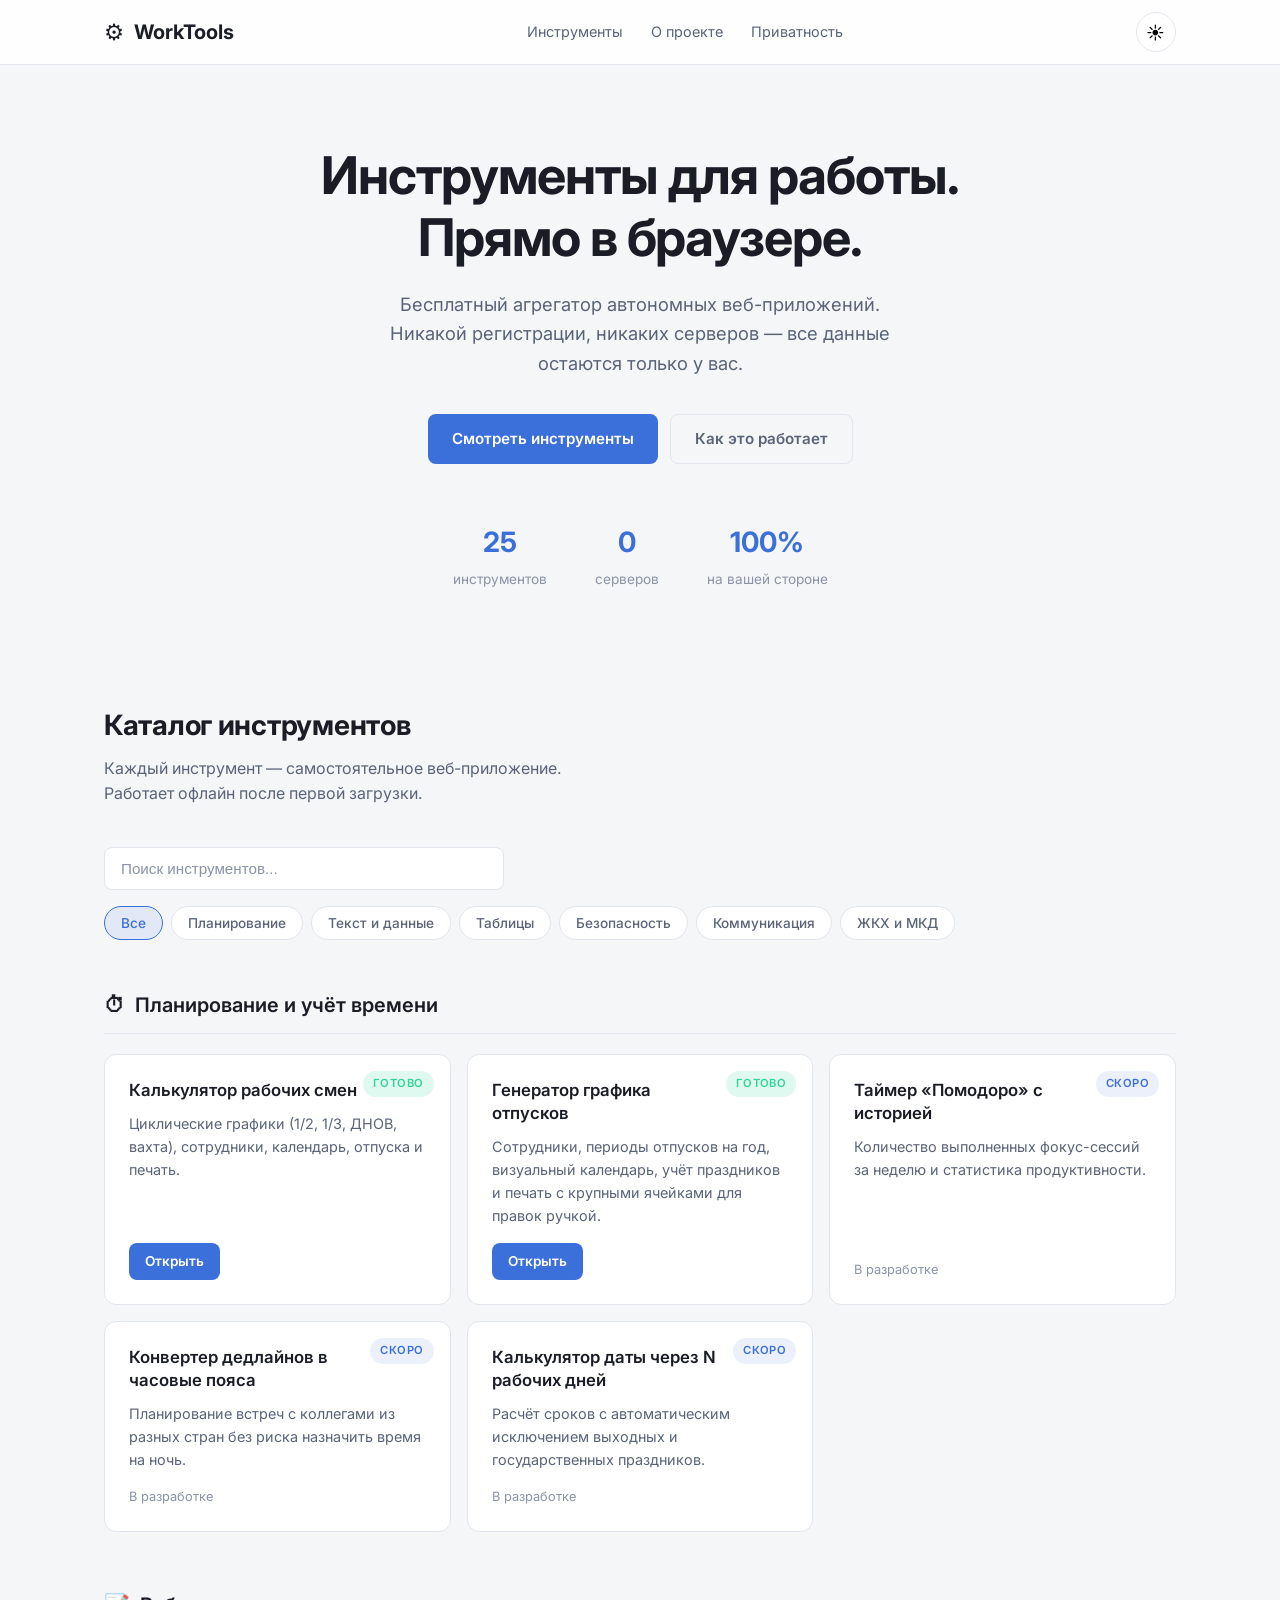
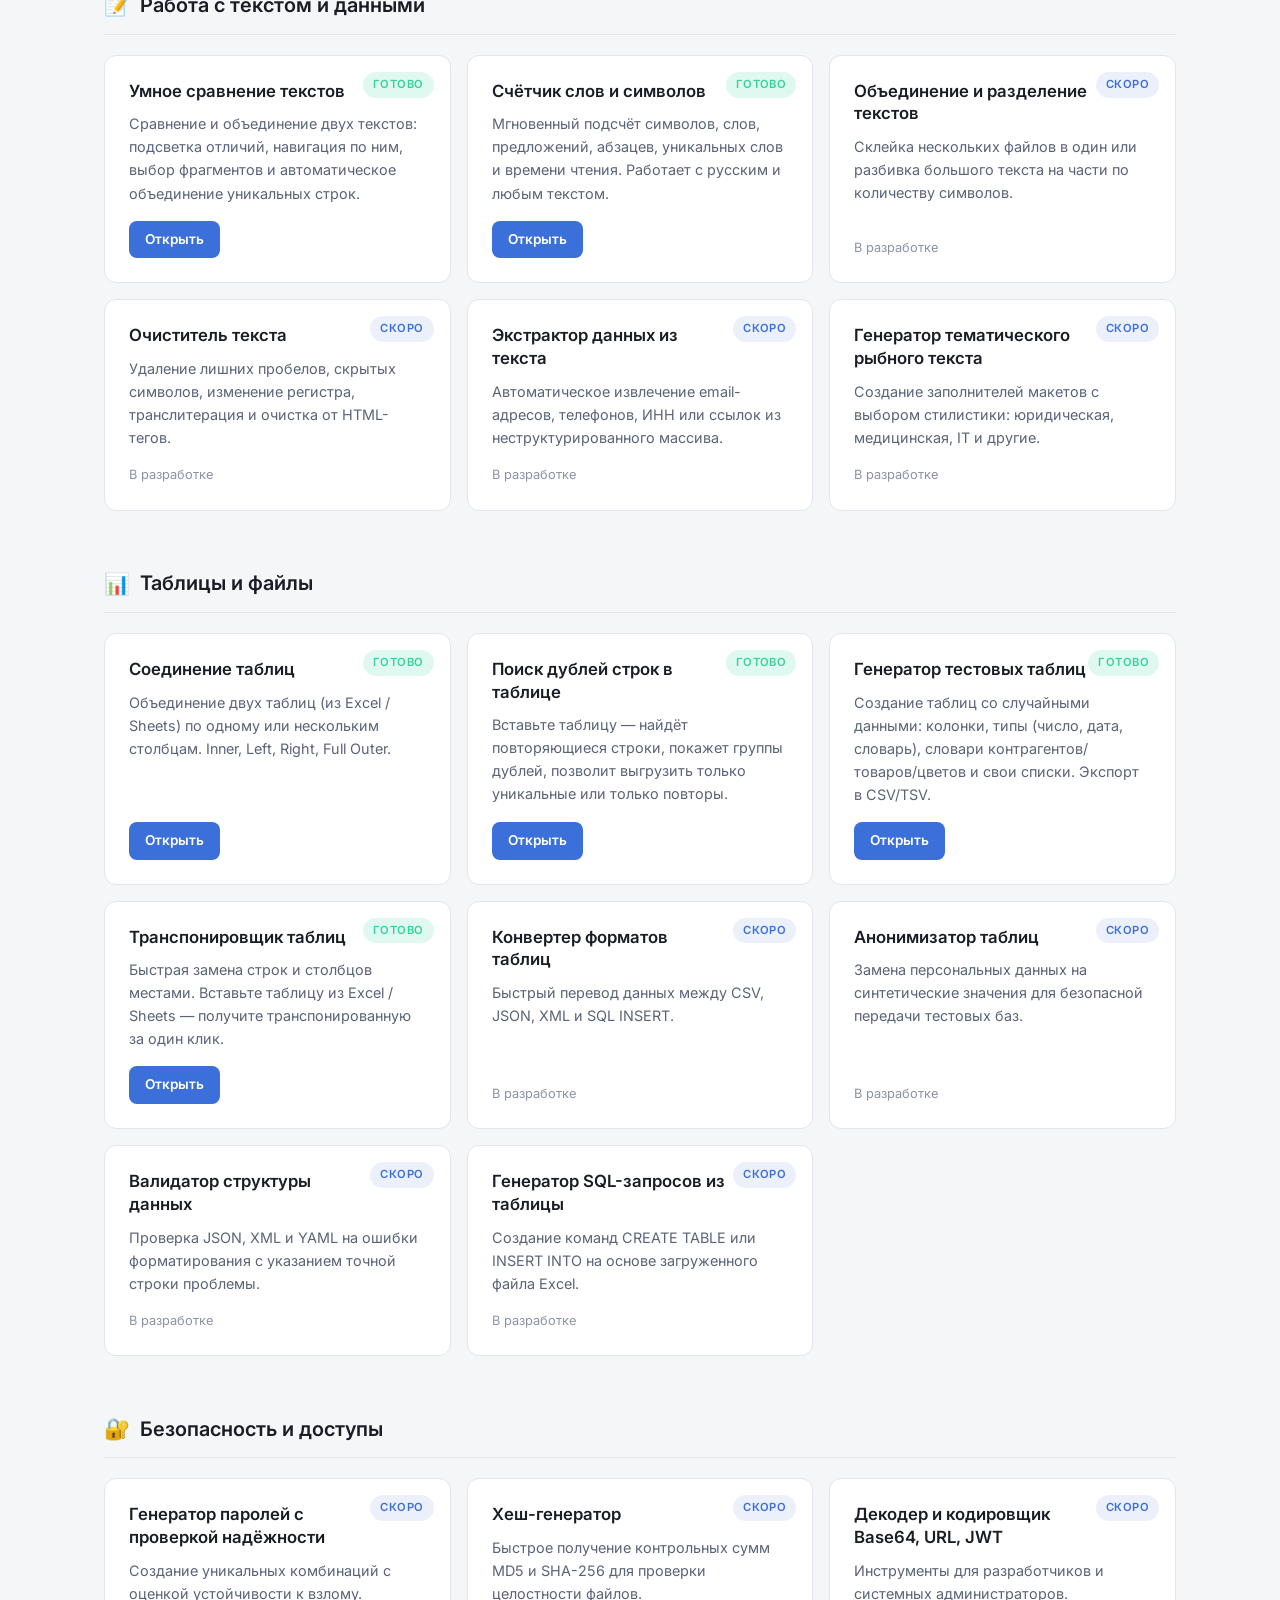
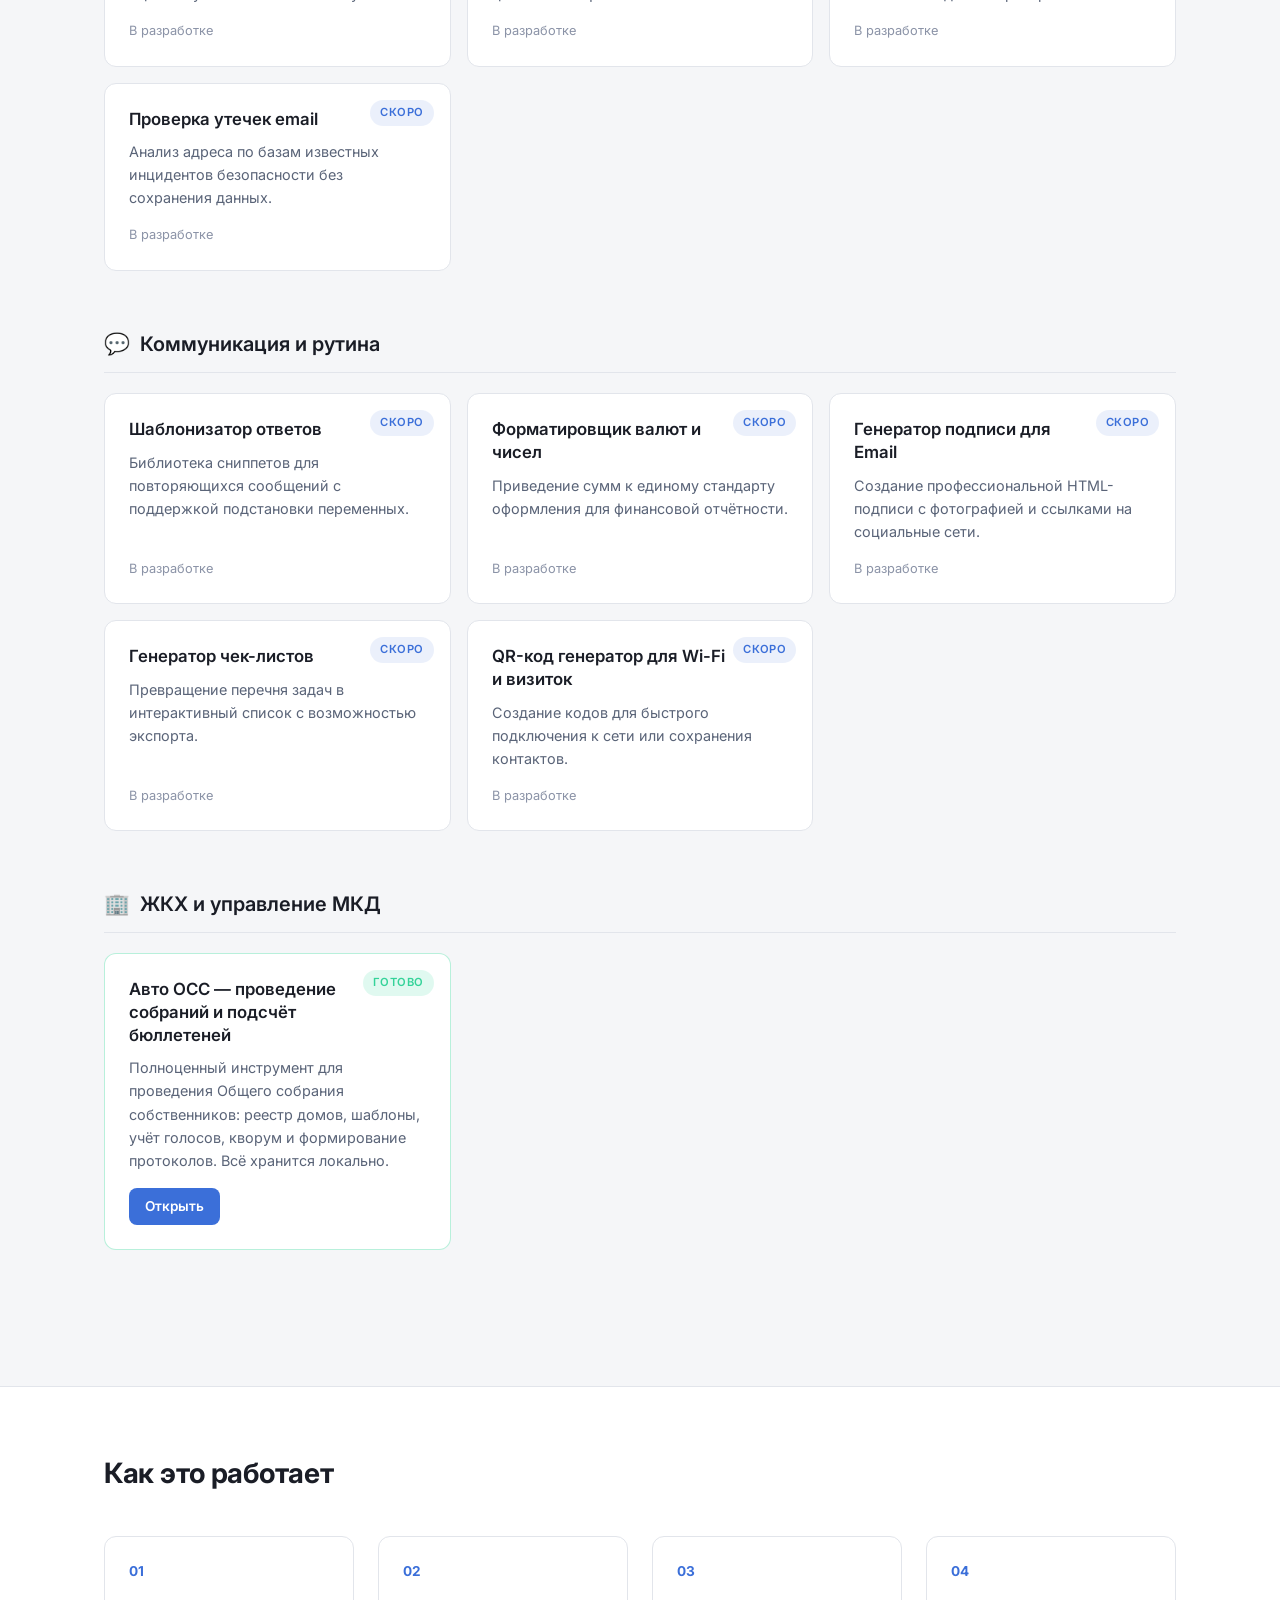
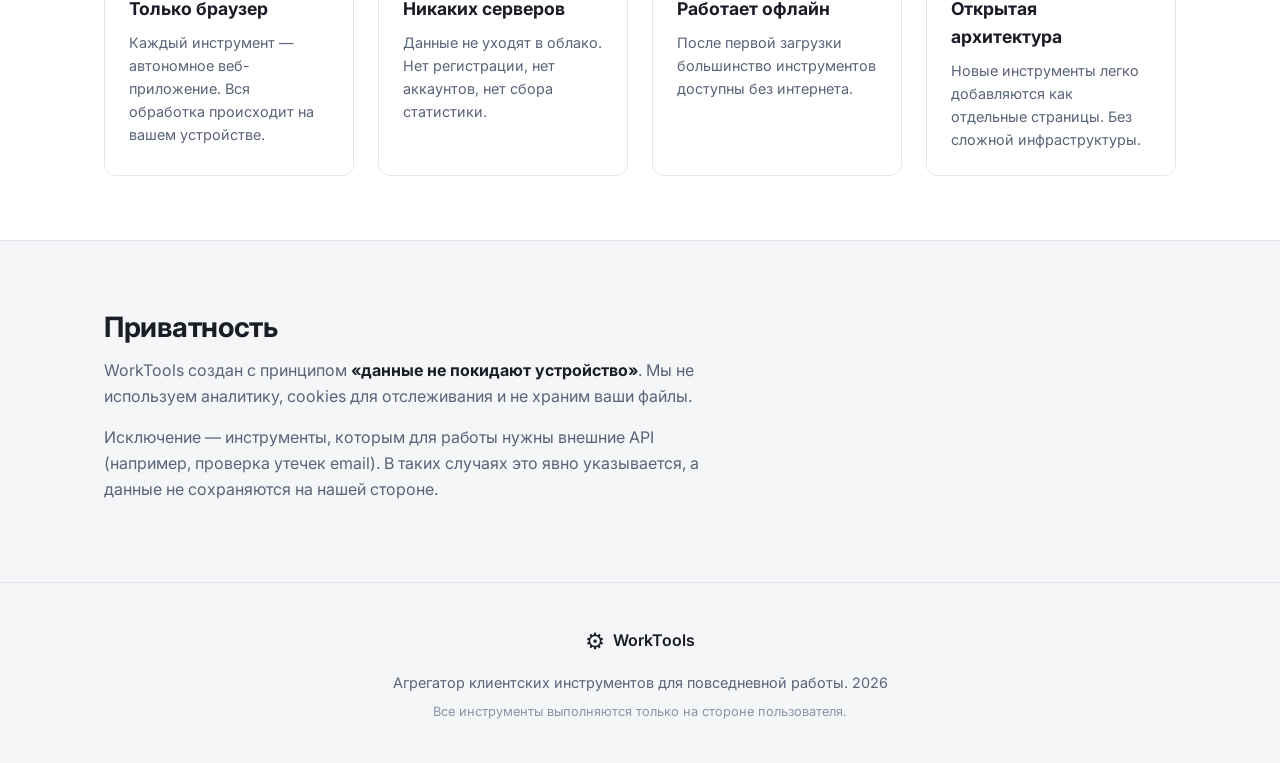
==== commit 49a6e441: "Add files via upload" ====
--- a/index.html
+++ b/index.html
@@ -3,2688 +3,455 @@
 <head>
   <meta charset="UTF-8">
   <meta name="viewport" content="width=device-width, initial-scale=1.0">
-  <title>Проведение ОСС и подсчет бюллетеней</title>
-  <style>
-    :root {
-      --bg: #f4f6f9;
-      --card: #ffffff;
-      --primary: #1a56db;
-      --primary-hover: #1e429f;
-      --success: #057a55;
-      --danger: #c81e1e;
-      --warning: #c27803;
-      --border: #e5e7eb;
-      --text: #111827;
-      --muted: #6b7280;
-      --radius: 10px;
-      --shadow: 0 1px 3px rgba(0,0,0,.08), 0 1px 2px rgba(0,0,0,.06);
-    }
-    * { box-sizing: border-box; margin: 0; padding: 0; }
-    body {
-      font-family: -apple-system, BlinkMacSystemFont, "Segoe UI", Roboto, "Helvetica Neue", Arial, sans-serif;
-      background: var(--bg);
-      color: var(--text);
-      line-height: 1.5;
-      min-height: 100vh;
-    }
-    .app { display: flex; flex-direction: column; min-height: 100vh; }
-    header {
-      background: linear-gradient(135deg, #1a56db, #1e3a8a);
-      color: #fff;
-      padding: 14px 24px;
-      display: flex;
-      align-items: center;
-      justify-content: space-between;
-      flex-wrap: wrap;
-      gap: 12px;
-      box-shadow: 0 2px 8px rgba(0,0,0,.15);
-    }
-    header h1 { font-size: 1.25rem; font-weight: 600; letter-spacing: -.02em; }
-    header .actions { display: flex; gap: 8px; flex-wrap: wrap; }
-    .btn {
-      display: inline-flex; align-items: center; gap: 6px;
-      padding: 8px 14px; border: none; border-radius: 8px;
-      font-size: 0.875rem; font-weight: 500; cursor: pointer;
-      transition: background .15s, transform .1s;
-    }
-    .btn:active { transform: scale(.98); }
-    .btn-primary { background: var(--primary); color: #fff; }
-    .btn-primary:hover { background: var(--primary-hover); }
-    .btn-success { background: var(--success); color: #fff; }
-    .btn-success:hover { background: #046c4e; }
-    .btn-danger { background: var(--danger); color: #fff; }
-    .btn-danger:hover { background: #9b1c1c; }
-    .btn-outline {
-      background: transparent; color: #fff; border: 1px solid rgba(255,255,255,.5);
-    }
-    .btn-outline:hover { background: rgba(255,255,255,.12); }
-    .btn-sm { padding: 5px 10px; font-size: 0.8rem; }
-    .btn-ghost {
-      background: #fff; color: var(--text); border: 1px solid var(--border);
-    }
-    .btn-ghost:hover { background: #f9fafb; }
-    nav {
-      background: var(--card);
-      border-bottom: 1px solid var(--border);
-      padding: 0 16px;
-      display: flex; gap: 4px; overflow-x: auto;
-    }
-    nav button {
-      padding: 12px 18px; border: none; background: none;
-      font-size: 0.9rem; font-weight: 500; color: var(--muted);
-      cursor: pointer; border-bottom: 3px solid transparent;
-      white-space: nowrap; transition: color .15s, border-color .15s;
-    }
-    nav button:hover { color: var(--text); }
-    nav button.active {
-      color: var(--primary); border-bottom-color: var(--primary);
-    }
-    main { flex: 1; padding: 20px; max-width: 1200px; margin: 0 auto; width: 100%; }
-    .panel { display: none; }
-    .panel.active { display: block; }
-    .card {
-      background: var(--card); border-radius: var(--radius);
-      box-shadow: var(--shadow); padding: 20px; margin-bottom: 16px;
-    }
-    .card h2 { font-size: 1.1rem; margin-bottom: 14px; display: flex; align-items: center; justify-content: space-between; gap: 12px; flex-wrap: wrap; }
-    .card h3 { font-size: 1rem; margin: 16px 0 10px; color: var(--muted); }
-    .form-grid {
-      display: grid; grid-template-columns: repeat(auto-fit, minmax(200px, 1fr));
-      gap: 12px; margin-bottom: 14px;
-    }
-    label { display: block; font-size: 0.8rem; font-weight: 500; color: var(--muted); margin-bottom: 4px; }
-    input, select, textarea {
-      width: 100%; padding: 9px 12px; border: 1px solid var(--border);
-      border-radius: 8px; font-size: 0.9rem; background: #fff;
-      transition: border-color .15s, box-shadow .15s;
-    }
-    input:focus, select:focus, textarea:focus {
-      outline: none; border-color: var(--primary);
-      box-shadow: 0 0 0 3px rgba(26,86,219,.15);
-    }
-    textarea { min-height: 100px; resize: vertical; font-family: inherit; }
-    table {
-      width: 100%; border-collapse: collapse; font-size: 0.875rem;
-    }
-    th, td { padding: 10px 12px; text-align: left; border-bottom: 1px solid var(--border); }
-    th { background: #f9fafb; font-weight: 600; color: var(--muted); font-size: 0.8rem; text-transform: uppercase; letter-spacing: .03em; }
-    tr:hover td { background: #f9fafb; }
-    .badge {
-      display: inline-block; padding: 3px 8px; border-radius: 999px;
-      font-size: 0.75rem; font-weight: 600;
-    }
-    .badge-success { background: #def7ec; color: var(--success); }
-    .badge-danger { background: #fde8e8; color: var(--danger); }
-    .badge-warning { background: #fef3c7; color: var(--warning); }
-    .badge-info { background: #e1effe; color: var(--primary); }
-    .actions-row { display: flex; gap: 8px; flex-wrap: wrap; margin-top: 12px; }
-    .empty {
-      text-align: center; padding: 40px 20px; color: var(--muted);
-    }
-    .empty svg { width: 48px; height: 48px; margin-bottom: 12px; opacity: .4; }
-    .modal-overlay {
-      position: fixed; inset: 0; background: rgba(0,0,0,.45);
-      display: flex; align-items: center; justify-content: center;
-      z-index: 1000; padding: 16px; opacity: 0; visibility: hidden;
-      transition: opacity .2s, visibility .2s;
-    }
-    .modal-overlay.show { opacity: 1; visibility: visible; }
-    .modal {
-      background: #fff; border-radius: 12px; width: 100%; max-width: 520px;
-      max-height: 90vh; overflow-y: auto; padding: 24px;
-      box-shadow: 0 20px 40px rgba(0,0,0,.2);
-    }
-    .modal h3 { margin-bottom: 16px; font-size: 1.15rem; }
-    .modal .actions-row { justify-content: flex-end; margin-top: 20px; }
-    .status-bar {
-      font-size: 0.8rem; color: var(--muted); padding: 8px 24px;
-      background: #fff; border-top: 1px solid var(--border);
-      display: flex; justify-content: space-between; flex-wrap: wrap; gap: 8px;
-    }
-    .report {
-      background: #fff; padding: 24px; border-radius: var(--radius);
-      font-size: 0.95rem; line-height: 1.6;
-    }
-    .report h2 { text-align: center; margin-bottom: 8px; }
-    .report .meta { text-align: center; color: var(--muted); margin-bottom: 20px; }
-    .report .stat { margin: 12px 0; padding: 12px; background: #f9fafb; border-radius: 8px; }
-    .report .question { margin: 20px 0; padding-bottom: 16px; border-bottom: 1px solid var(--border); }
-    .report .result-accepted { color: var(--success); font-weight: 700; }
-    .report .result-rejected { color: var(--danger); font-weight: 700; }
-    .ballot-answers { display: flex; flex-direction: column; gap: 10px; }
-    .ballot-q {
-      padding: 12px; background: #f9fafb; border-radius: 8px;
-      border: 1px solid var(--border);
-      transition: background .15s, border-color .15s;
-    }
-    .ballot-q.ans-za {
-      background: #d1fae5;
-      border-color: #6ee7b7;
-    }
-    .ballot-q.ans-protiv {
-      background: #fee2e2;
-      border-color: #fca5a5;
-    }
-    .ballot-q.ans-vozder {
-      background: #fef9c3;
-      border-color: #fde047;
-    }
-    .ballot-q > label.q-text { font-weight: 500; color: var(--text); margin-bottom: 8px; display: block; }
-    .ballot-answers.compact .ballot-q { padding: 8px 10px; }
-    .ballot-answers.compact .ballot-q > label.q-text {
-      font-size: 0.8rem; font-weight: 500; line-height: 1.35;
-      display: -webkit-box; -webkit-box-orient: vertical; -webkit-line-clamp: 2;
-      overflow: hidden; margin-bottom: 6px;
-    }
-    .ballot-answers.compact .ballot-q .q-resolution { display: none; }
-    .voting-questions-wrap { margin-top: 12px; }
-    .voting-questions-wrap.collapsed .voting-questions-body { display: none; }
-    .voting-toggle-btn { font-size: 0.8rem; }
-    .radio-group { display: flex; gap: 16px; flex-wrap: wrap; }
-    .radio-group label { display: flex; align-items: center; gap: 6px; font-weight: 400; cursor: pointer; margin-bottom: 0; }
-    .radio-group input { width: auto; }
-    .owner-search-dropdown {
-      position: absolute; left: 0; right: 0; top: 100%; z-index: 50;
-      background: #fff; border: 1px solid var(--border); border-radius: 8px;
-      box-shadow: 0 8px 24px rgba(0,0,0,.12); max-height: 240px; overflow-y: auto;
-      margin-top: 4px;
-    }
-    .owner-search-dropdown .owner-opt {
-      padding: 8px 12px; cursor: pointer; font-size: 0.85rem;
-      font-family: ui-monospace, SFMono-Regular, Menlo, Monaco, Consolas, monospace;
-      border-bottom: 1px solid #f3f4f6;
-    }
-    .owner-search-dropdown .owner-opt:last-child { border-bottom: none; }
-    .owner-search-dropdown .owner-opt:hover,
-    .owner-search-dropdown .owner-opt.active { background: #eff6ff; }
-    .owner-search-dropdown .owner-opt-empty {
-      padding: 10px 12px; color: var(--muted); font-size: 0.85rem;
-    }
-    .doc-actions {
-      display: flex; flex-wrap: wrap; gap: 10px; margin-top: 12px;
-    }
-    .doc-menu {
-      position: relative; display: inline-block;
-    }
-    .doc-menu > summary {
-      list-style: none; cursor: pointer;
-      display: inline-flex; align-items: center; gap: 6px;
-      padding: 8px 14px; border-radius: 8px; font-size: 0.875rem; font-weight: 500;
-      background: #fff; color: var(--text); border: 1px solid var(--border);
-      user-select: none;
-    }
-    .doc-menu > summary::-webkit-details-marker { display: none; }
-    .doc-menu > summary:hover { background: #f9fafb; }
-    .doc-menu[open] > summary { border-color: var(--primary); color: var(--primary); }
-    .doc-menu-primary > summary {
-      background: var(--primary); color: #fff; border-color: var(--primary);
-    }
-    .doc-menu-primary > summary:hover { background: var(--primary-hover); color: #fff; }
-    .doc-menu-panel {
-      position: absolute; left: 0; top: calc(100% + 4px); z-index: 40;
-      min-width: 220px; background: #fff; border: 1px solid var(--border);
-      border-radius: 8px; box-shadow: 0 8px 24px rgba(0,0,0,.12); padding: 6px;
-    }
-    .doc-menu-panel button {
-      display: block; width: 100%; text-align: left;
-      padding: 8px 12px; border: none; background: none; border-radius: 6px;
-      font-size: 0.85rem; cursor: pointer; color: var(--text);
-    }
-    .doc-menu-panel button:hover { background: #eff6ff; color: var(--primary); }
-    .help-card { margin-bottom: 16px; }
-    .help-card h2 { margin-bottom: 10px; }
-    .help-card p, .help-card li { line-height: 1.55; color: var(--text); }
-    .help-card ul, .help-card ol { margin: 8px 0 0 1.2em; padding: 0; }
-    .help-card li { margin: 6px 0; }
-    .help-steps > li { margin-bottom: 14px; }
-    .help-steps ul { margin-top: 6px; }
-    .help-table { width: 100%; border-collapse: collapse; font-size: 0.9rem; margin-top: 8px; }
-    .help-table th, .help-table td { border: 1px solid var(--border); padding: 8px 10px; text-align: left; vertical-align: top; }
-    .help-table th { background: #f3f4f6; font-weight: 600; }
-    .print-only { display: none; }
-    @media print {
-      body * { visibility: hidden; }
-      .print-area, .print-area * { visibility: visible; }
-      .print-area { position: absolute; left: 0; top: 0; width: 100%; }
-      .no-print { display: none !important; }
-      .print-only { display: block; }
-      nav, header, .status-bar { display: none !important; }
-      .report { box-shadow: none; padding: 0; }
-    }
-    .owner-row { display: flex; gap: 8px; align-items: center; flex-wrap: wrap; }
-    .owner-row input { flex: 1; min-width: 120px; }
-    .toast {
-      position: fixed; bottom: 24px; right: 24px; background: #111827; color: #fff;
-      padding: 12px 20px; border-radius: 8px; font-size: 0.875rem;
-      z-index: 2000; opacity: 0; transform: translateY(12px);
-      transition: opacity .25s, transform .25s; pointer-events: none;
-    }
-    .toast.show { opacity: 1; transform: translateY(0); }
-    .select-full { width: 100%; }
-    .flex-between { display: flex; justify-content: space-between; align-items: center; gap: 12px; flex-wrap: wrap; }
-  </style>
+  <meta name="description" content="WorkTools — агрегатор бесплатных клиентских инструментов для повседневной работы. Планирование, текст, таблицы, безопасность, ЖКХ и рутина — всё работает прямо в браузере.">
+  <title>WorkTools — инструменты для работы</title>
+  <link rel="stylesheet" href="css/styles.css">
+  <link rel="preconnect" href="https://fonts.googleapis.com">
+  <link rel="preconnect" href="https://fonts.gstatic.com" crossorigin>
+  <link href="https://fonts.googleapis.com/css2?family=Inter:wght@400;500;600;700&display=swap" rel="stylesheet">
 </head>
 <body>
-  <div class="app">
-    <header class="no-print">
-      <h1>📋 Проведение ОСС и подсчет бюллетеней</h1>
-      <div class="actions">
-        <button class="btn btn-outline" onclick="createNewDb()">Новая БД</button>
-        <button class="btn btn-outline" onclick="document.getElementById('fileInput').click()">Загрузить JSON</button>
-        <input type="file" id="fileInput" accept=".json" style="display:none" onchange="loadJson(event)">
-        <button class="btn btn-outline" onclick="saveJson()">Сохранить JSON</button>
+  <header class="header">
+    <div class="container header__inner">
+      <a href="index.html" class="logo">
+        <span class="logo__icon">⚙</span>
+        <span class="logo__text">WorkTools</span>
+      </a>
+      <nav class="nav">
+        <a href="#tools" class="nav__link">Инструменты</a>
+        <a href="#about" class="nav__link">О проекте</a>
+        <a href="#privacy" class="nav__link">Приватность</a>
+      </nav>
+      <button class="theme-toggle" id="themeToggle" aria-label="Переключить тему">
+        <span class="theme-toggle__icon">🌙</span>
+      </button>
+    </div>
+  </header>
+
+  <main>
+    <!-- Hero -->
+    <section class="hero">
+      <div class="container">
+        <h1 class="hero__title">Инструменты для работы.<br>Прямо в браузере.</h1>
+        <p class="hero__subtitle">
+          Бесплатный агрегатор автономных веб-приложений. Никакой регистрации, никаких серверов — все данные остаются только у вас.
+        </p>
+        <div class="hero__actions">
+          <a href="#tools" class="btn btn--primary">Смотреть инструменты</a>
+          <a href="#about" class="btn btn--ghost">Как это работает</a>
+        </div>
+        <div class="hero__stats">
+          <div class="stat">
+            <span class="stat__value">25</span>
+            <span class="stat__label">инструментов</span>
+          </div>
+          <div class="stat">
+            <span class="stat__value">0</span>
+            <span class="stat__label">серверов</span>
+          </div>
+          <div class="stat">
+            <span class="stat__value">100%</span>
+            <span class="stat__label">на вашей стороне</span>
+          </div>
+        </div>
       </div>
-    </header>
-
-    <nav class="no-print">
-      <button class="tab-btn active" data-tab="houses">Дома и собственники</button>
-      <button class="tab-btn" data-tab="votings">Голосования</button>
-      <button class="tab-btn" data-tab="templates">Шаблоны вопросов</button>
-      <button class="tab-btn" data-tab="ballots">Бюллетени</button>
-      <button class="tab-btn" data-tab="reports">Отчёты и печать</button>
-      <button class="tab-btn" data-tab="help">Помощь</button>
-    </nav>
-
-    <main>
-      <!-- ============ HOUSES ============ -->
-      <div id="panel-houses" class="panel active">
-        <div class="card">
-          <h2>
-            <span>Дома</span>
-            <button class="btn btn-primary btn-sm" onclick="openHouseModal()">+ Добавить дом</button>
-          </h2>
-          <div id="housesList"></div>
+    </section>
+
+    <!-- Tools Catalog -->
+    <section class="tools" id="tools">
+      <div class="container">
+        <h2 class="section-title">Каталог инструментов</h2>
+        <p class="section-subtitle">Каждый инструмент — самостоятельное веб-приложение. Работает офлайн после первой загрузки.</p>
+
+        <!-- Search & Filter -->
+        <div class="tools__controls">
+          <input type="search" id="searchInput" class="search-input" placeholder="Поиск инструментов..." aria-label="Поиск">
+          <div class="filter-chips" id="filterChips">
+            <button class="chip chip--active" data-category="all">Все</button>
+            <button class="chip" data-category="time">Планирование</button>
+            <button class="chip" data-category="text">Текст и данные</button>
+            <button class="chip" data-category="tables">Таблицы</button>
+            <button class="chip" data-category="security">Безопасность</button>
+            <button class="chip" data-category="routine">Коммуникация</button>
+            <button class="chip" data-category="housing">ЖКХ и МКД</button>
+          </div>
+        </div>
+
+        <!-- Category: Планирование и учет времени -->
+        <div class="category" data-category="time">
+          <h3 class="category__title">
+            <span class="category__icon">⏱</span>
+            Планирование и учёт времени
+          </h3>
+          <div class="tools-grid">
+            <article class="tool-card" data-tags="смены график сутки вахта отпуск календарь">
+              <div class="tool-card__badge tool-card__badge--ready">Готово</div>
+              <h4 class="tool-card__title">Калькулятор рабочих смен</h4>
+              <p class="tool-card__desc">Циклические графики (1/2, 1/3, ДНОВ, вахта), сотрудники, календарь, отпуска и печать.</p>
+              <div class="tool-card__footer">
+                <a href="tools/shifts/index.html" class="btn btn--primary btn--sm">Открыть</a>
+              </div>
+            </article>
+
+            <article class="tool-card" data-tags="отпуск график праздники выходные календарь печать">
+              <div class="tool-card__badge tool-card__badge--ready">Готово</div>
+              <h4 class="tool-card__title">Генератор графика отпусков</h4>
+              <p class="tool-card__desc">Сотрудники, периоды отпусков на год, визуальный календарь, учёт праздников и печать с крупными ячейками для правок ручкой.</p>
+              <div class="tool-card__footer">
+                <a href="tools/vacations/index.html" class="btn btn--primary btn--sm">Открыть</a>
+              </div>
+            </article>
+
+            <article class="tool-card" data-tags="помодоро таймер фокус сессии история">
+              <div class="tool-card__badge">Скоро</div>
+              <h4 class="tool-card__title">Таймер «Помодоро» с историей</h4>
+              <p class="tool-card__desc">Количество выполненных фокус-сессий за неделю и статистика продуктивности.</p>
+              <div class="tool-card__footer">
+                <span class="tool-card__status">В разработке</span>
+              </div>
+            </article>
+
+            <article class="tool-card" data-tags="дедлайны часовые пояса встречи">
+              <div class="tool-card__badge">Скоро</div>
+              <h4 class="tool-card__title">Конвертер дедлайнов в часовые пояса</h4>
+              <p class="tool-card__desc">Планирование встреч с коллегами из разных стран без риска назначить время на ночь.</p>
+              <div class="tool-card__footer">
+                <span class="tool-card__status">В разработке</span>
+              </div>
+            </article>
+
+            <article class="tool-card" data-tags="дата рабочие дни праздники сроки">
+              <div class="tool-card__badge">Скоро</div>
+              <h4 class="tool-card__title">Калькулятор даты через N рабочих дней</h4>
+              <p class="tool-card__desc">Расчёт сроков с автоматическим исключением выходных и государственных праздников.</p>
+              <div class="tool-card__footer">
+                <span class="tool-card__status">В разработке</span>
+              </div>
+            </article>
+          </div>
+        </div>
+
+        <!-- Category: Работа с текстом и данными -->
+        <div class="category" data-category="text">
+          <h3 class="category__title">
+            <span class="category__icon">📝</span>
+            Работа с текстом и данными
+          </h3>
+          <div class="tools-grid">
+            <article class="tool-card" data-tags="diff сравнение текст версии объединение">
+              <div class="tool-card__badge tool-card__badge--ready">Готово</div>
+              <h4 class="tool-card__title">Умное сравнение текстов</h4>
+              <p class="tool-card__desc">Сравнение и объединение двух текстов: подсветка отличий, навигация по ним, выбор фрагментов и автоматическое объединение уникальных строк.</p>
+              <div class="tool-card__footer">
+                <a href="tools/diff/index.html" class="btn btn--primary btn--sm">Открыть</a>
+              </div>
+            </article>
+
+            <article class="tool-card" data-tags="счётчик слова символы текст статистика чтение">
+              <div class="tool-card__badge tool-card__badge--ready">Готово</div>
+              <h4 class="tool-card__title">Счётчик слов и символов</h4>
+              <p class="tool-card__desc">Мгновенный подсчёт символов, слов, предложений, абзацев, уникальных слов и времени чтения. Работает с русским и любым текстом.</p>
+              <div class="tool-card__footer">
+                <a href="tools/wordcount/index.html" class="btn btn--primary btn--sm">Открыть</a>
+              </div>
+            </article>
+
+            <article class="tool-card" data-tags="объединение разделение текст файлы">
+              <div class="tool-card__badge">Скоро</div>
+              <h4 class="tool-card__title">Объединение и разделение текстов</h4>
+              <p class="tool-card__desc">Склейка нескольких файлов в один или разбивка большого текста на части по количеству символов.</p>
+              <div class="tool-card__footer">
+                <span class="tool-card__status">В разработке</span>
+              </div>
+            </article>
+
+            <article class="tool-card" data-tags="очистка текст пробелы html транслит">
+              <div class="tool-card__badge">Скоро</div>
+              <h4 class="tool-card__title">Очиститель текста</h4>
+              <p class="tool-card__desc">Удаление лишних пробелов, скрытых символов, изменение регистра, транслитерация и очистка от HTML-тегов.</p>
+              <div class="tool-card__footer">
+                <span class="tool-card__status">В разработке</span>
+              </div>
+            </article>
+
+            <article class="tool-card" data-tags="экстрактор email телефон инн ссылки">
+              <div class="tool-card__badge">Скоро</div>
+              <h4 class="tool-card__title">Экстрактор данных из текста</h4>
+              <p class="tool-card__desc">Автоматическое извлечение email-адресов, телефонов, ИНН или ссылок из неструктурированного массива.</p>
+              <div class="tool-card__footer">
+                <span class="tool-card__status">В разработке</span>
+              </div>
+            </article>
+
+            <article class="tool-card" data-tags="рыбный текст lorem генератор">
+              <div class="tool-card__badge">Скоро</div>
+              <h4 class="tool-card__title">Генератор тематического рыбного текста</h4>
+              <p class="tool-card__desc">Создание заполнителей макетов с выбором стилистики: юридическая, медицинская, IT и другие.</p>
+              <div class="tool-card__footer">
+                <span class="tool-card__status">В разработке</span>
+              </div>
+            </article>
+          </div>
+        </div>
+
+        <!-- Category: Таблицы и файлы -->
+        <div class="category" data-category="tables">
+          <h3 class="category__title">
+            <span class="category__icon">📊</span>
+            Таблицы и файлы
+          </h3>
+          <div class="tools-grid">
+            <article class="tool-card" data-tags="merge join csv excel таблицы соединение">
+              <div class="tool-card__badge tool-card__badge--ready">Готово</div>
+              <h4 class="tool-card__title">Соединение таблиц</h4>
+              <p class="tool-card__desc">Объединение двух таблиц (из Excel / Sheets) по одному или нескольким столбцам. Inner, Left, Right, Full Outer.</p>
+              <div class="tool-card__footer">
+                <a href="tools/join/index.html" class="btn btn--primary btn--sm">Открыть</a>
+              </div>
+            </article>
+
+            <article class="tool-card" data-tags="дубли строки таблица excel csv поиск повторы">
+              <div class="tool-card__badge tool-card__badge--ready">Готово</div>
+              <h4 class="tool-card__title">Поиск дублей строк в таблице</h4>
+              <p class="tool-card__desc">Вставьте таблицу — найдёт повторяющиеся строки, покажет группы дублей, позволит выгрузить только уникальные или только повторы.</p>
+              <div class="tool-card__footer">
+                <a href="tools/duplicates/index.html" class="btn btn--primary btn--sm">Открыть</a>
+              </div>
+            </article>
+
+            <article class="tool-card" data-tags="генератор таблица тест данные словарь csv">
+              <div class="tool-card__badge tool-card__badge--ready">Готово</div>
+              <h4 class="tool-card__title">Генератор тестовых таблиц</h4>
+              <p class="tool-card__desc">Создание таблиц со случайными данными: колонки, типы (число, дата, словарь), словари контрагентов/товаров/цветов и свои списки. Экспорт в CSV/TSV.</p>
+              <div class="tool-card__footer">
+                <a href="tools/tablegen/index.html" class="btn btn--primary btn--sm">Открыть</a>
+              </div>
+            </article>
+
+            <article class="tool-card" data-tags="транспонировать таблица строки столбцы excel csv повернуть">
+              <div class="tool-card__badge tool-card__badge--ready">Готово</div>
+              <h4 class="tool-card__title">Транспонировщик таблиц</h4>
+              <p class="tool-card__desc">Быстрая замена строк и столбцов местами. Вставьте таблицу из Excel / Sheets — получите транспонированную за один клик.</p>
+              <div class="tool-card__footer">
+                <a href="tools/transpose/index.html" class="btn btn--primary btn--sm">Открыть</a>
+              </div>
+            </article>
+
+            <article class="tool-card" data-tags="конвертер csv json xml sql">
+              <div class="tool-card__badge">Скоро</div>
+              <h4 class="tool-card__title">Конвертер форматов таблиц</h4>
+              <p class="tool-card__desc">Быстрый перевод данных между CSV, JSON, XML и SQL INSERT.</p>
+              <div class="tool-card__footer">
+                <span class="tool-card__status">В разработке</span>
+              </div>
+            </article>
+
+            <article class="tool-card" data-tags="анонимизатор персональные данные">
+              <div class="tool-card__badge">Скоро</div>
+              <h4 class="tool-card__title">Анонимизатор таблиц</h4>
+              <p class="tool-card__desc">Замена персональных данных на синтетические значения для безопасной передачи тестовых баз.</p>
+              <div class="tool-card__footer">
+                <span class="tool-card__status">В разработке</span>
+              </div>
+            </article>
+
+            <article class="tool-card" data-tags="валидатор json xml yaml">
+              <div class="tool-card__badge">Скоро</div>
+              <h4 class="tool-card__title">Валидатор структуры данных</h4>
+              <p class="tool-card__desc">Проверка JSON, XML и YAML на ошибки форматирования с указанием точной строки проблемы.</p>
+              <div class="tool-card__footer">
+                <span class="tool-card__status">В разработке</span>
+              </div>
+            </article>
+
+            <article class="tool-card" data-tags="sql генератор excel create insert">
+              <div class="tool-card__badge">Скоро</div>
+              <h4 class="tool-card__title">Генератор SQL-запросов из таблицы</h4>
+              <p class="tool-card__desc">Создание команд CREATE TABLE или INSERT INTO на основе загруженного файла Excel.</p>
+              <div class="tool-card__footer">
+                <span class="tool-card__status">В разработке</span>
+              </div>
+            </article>
+          </div>
+        </div>
+
+        <!-- Category: Безопасность и доступы -->
+        <div class="category" data-category="security">
+          <h3 class="category__title">
+            <span class="category__icon">🔐</span>
+            Безопасность и доступы
+          </h3>
+          <div class="tools-grid">
+            <article class="tool-card" data-tags="пароль генератор надежность">
+              <div class="tool-card__badge">Скоро</div>
+              <h4 class="tool-card__title">Генератор паролей с проверкой надёжности</h4>
+              <p class="tool-card__desc">Создание уникальных комбинаций с оценкой устойчивости к взлому.</p>
+              <div class="tool-card__footer">
+                <span class="tool-card__status">В разработке</span>
+              </div>
+            </article>
+
+            <article class="tool-card" data-tags="хеш md5 sha256 контрольная сумма">
+              <div class="tool-card__badge">Скоро</div>
+              <h4 class="tool-card__title">Хеш-генератор</h4>
+              <p class="tool-card__desc">Быстрое получение контрольных сумм MD5 и SHA-256 для проверки целостности файлов.</p>
+              <div class="tool-card__footer">
+                <span class="tool-card__status">В разработке</span>
+              </div>
+            </article>
+
+            <article class="tool-card" data-tags="base64 url jwt декодер кодировщик">
+              <div class="tool-card__badge">Скоро</div>
+              <h4 class="tool-card__title">Декодер и кодировщик Base64, URL, JWT</h4>
+              <p class="tool-card__desc">Инструменты для разработчиков и системных администраторов.</p>
+              <div class="tool-card__footer">
+                <span class="tool-card__status">В разработке</span>
+              </div>
+            </article>
+
+            <article class="tool-card" data-tags="утечки email проверка безопасность">
+              <div class="tool-card__badge">Скоро</div>
+              <h4 class="tool-card__title">Проверка утечек email</h4>
+              <p class="tool-card__desc">Анализ адреса по базам известных инцидентов безопасности без сохранения данных.</p>
+              <div class="tool-card__footer">
+                <span class="tool-card__status">В разработке</span>
+              </div>
+            </article>
+          </div>
+        </div>
+
+        <!-- Category: Коммуникация и рутина -->
+        <div class="category" data-category="routine">
+          <h3 class="category__title">
+            <span class="category__icon">💬</span>
+            Коммуникация и рутина
+          </h3>
+          <div class="tools-grid">
+            <article class="tool-card" data-tags="шаблоны ответы сниппеты">
+              <div class="tool-card__badge">Скоро</div>
+              <h4 class="tool-card__title">Шаблонизатор ответов</h4>
+              <p class="tool-card__desc">Библиотека сниппетов для повторяющихся сообщений с поддержкой подстановки переменных.</p>
+              <div class="tool-card__footer">
+                <span class="tool-card__status">В разработке</span>
+              </div>
+            </article>
+
+            <article class="tool-card" data-tags="валюта числа форматирование">
+              <div class="tool-card__badge">Скоро</div>
+              <h4 class="tool-card__title">Форматировщик валют и чисел</h4>
+              <p class="tool-card__desc">Приведение сумм к единому стандарту оформления для финансовой отчётности.</p>
+              <div class="tool-card__footer">
+                <span class="tool-card__status">В разработке</span>
+              </div>
+            </article>
+
+            <article class="tool-card" data-tags="подпись email html">
+              <div class="tool-card__badge">Скоро</div>
+              <h4 class="tool-card__title">Генератор подписи для Email</h4>
+              <p class="tool-card__desc">Создание профессиональной HTML-подписи с фотографией и ссылками на социальные сети.</p>
+              <div class="tool-card__footer">
+                <span class="tool-card__status">В разработке</span>
+              </div>
+            </article>
+
+            <article class="tool-card" data-tags="чек-лист задачи экспорт">
+              <div class="tool-card__badge">Скоро</div>
+              <h4 class="tool-card__title">Генератор чек-листов</h4>
+              <p class="tool-card__desc">Превращение перечня задач в интерактивный список с возможностью экспорта.</p>
+              <div class="tool-card__footer">
+                <span class="tool-card__status">В разработке</span>
+              </div>
+            </article>
+
+            <article class="tool-card" data-tags="qr wifi визитка">
+              <div class="tool-card__badge">Скоро</div>
+              <h4 class="tool-card__title">QR-код генератор для Wi-Fi и визиток</h4>
+              <p class="tool-card__desc">Создание кодов для быстрого подключения к сети или сохранения контактов.</p>
+              <div class="tool-card__footer">
+                <span class="tool-card__status">В разработке</span>
+              </div>
+            </article>
+          </div>
+        </div>
+
+        <!-- Category: ЖКХ и управление МКД -->
+        <div class="category" data-category="housing">
+          <h3 class="category__title">
+            <span class="category__icon">🏢</span>
+            ЖКХ и управление МКД
+          </h3>
+          <div class="tools-grid">
+            <article class="tool-card tool-card--ready" data-tags="осс собрание собственников бюллетени кворум голосование мкд жкх">
+              <div class="tool-card__badge tool-card__badge--ready">Готово</div>
+              <h4 class="tool-card__title">Авто ОСС — проведение собраний и подсчёт бюллетеней</h4>
+              <p class="tool-card__desc">Полноценный инструмент для проведения Общего собрания собственников: реестр домов, шаблоны, учёт голосов, кворум и формирование протоколов. Всё хранится локально.</p>
+              <div class="tool-card__footer">
+                <a href="tools/oss/index.html" class="btn btn--primary btn--sm">Открыть</a>
+              </div>
+            </article>
+          </div>
         </div>
       </div>
-
-      <!-- ============ VOTINGS ============ -->
-      <div id="panel-votings" class="panel">
-        <div class="card">
-          <h2>
-            <span>Голосования</span>
-            <button class="btn btn-primary btn-sm" onclick="openVotingModal()">+ Создать голосование</button>
-          </h2>
-          <div id="votingsList"></div>
+    </section>
+
+    <!-- About -->
+    <section class="about" id="about">
+      <div class="container">
+        <h2 class="section-title">Как это работает</h2>
+        <div class="about__grid">
+          <div class="about-card">
+            <div class="about-card__num">01</div>
+            <h3>Только браузер</h3>
+            <p>Каждый инструмент — автономное веб-приложение. Вся обработка происходит на вашем устройстве.</p>
+          </div>
+          <div class="about-card">
+            <div class="about-card__num">02</div>
+            <h3>Никаких серверов</h3>
+            <p>Данные не уходят в облако. Нет регистрации, нет аккаунтов, нет сбора статистики.</p>
+          </div>
+          <div class="about-card">
+            <div class="about-card__num">03</div>
+            <h3>Работает офлайн</h3>
+            <p>После первой загрузки большинство инструментов доступны без интернета.</p>
+          </div>
+          <div class="about-card">
+            <div class="about-card__num">04</div>
+            <h3>Открытая архитектура</h3>
+            <p>Новые инструменты легко добавляются как отдельные страницы. Без сложной инфраструктуры.</p>
+          </div>
         </div>
       </div>
-
-      <!-- ============ TEMPLATES ============ -->
-      <div id="panel-templates" class="panel">
-        <div class="card">
-          <h2>
-            <span>Шаблоны вопросов</span>
-            <button class="btn btn-primary btn-sm" onclick="openTemplateModal()">+ Шаблон</button>
-          </h2>
-          <p style="font-size:0.85rem;color:var(--muted);margin-bottom:12px">
-            Шаблоны можно повторно подставлять в любые голосования. Редактирование шаблона не меняет уже добавленные в голосования вопросы.
+    </section>
+
+    <!-- Privacy -->
+    <section class="privacy" id="privacy">
+      <div class="container">
+        <h2 class="section-title">Приватность</h2>
+        <div class="privacy__content">
+          <p>
+            WorkTools создан с принципом <strong>«данные не покидают устройство»</strong>. 
+            Мы не используем аналитику, cookies для отслеживания и не храним ваши файлы.
           </p>
-          <div id="templatesList"></div>
+          <p>
+            Исключение — инструменты, которым для работы нужны внешние API (например, проверка утечек email). 
+            В таких случаях это явно указывается, а данные не сохраняются на нашей стороне.
+          </p>
         </div>
       </div>
-
-      <!-- ============ BALLOTS ============ -->
-      <div id="panel-ballots" class="panel">
-        <div class="card">
-          <h2 class="flex-between">
-            <span>Ввод бюллетеней</span>
-            <button class="btn btn-ghost btn-sm" id="ballotTextSizeBtn" onclick="toggleBallotTextSize()">Уменьшить размер текста вопроса</button>
-          </h2>
-          <div class="form-grid">
-            <div>
-              <label>Голосование</label>
-              <select id="ballotVotingSelect" class="select-full" onchange="onBallotVotingChange()">
-                <option value="">— выберите —</option>
-              </select>
-            </div>
-            <div>
-              <label>Сортировка собственников</label>
-              <select id="ballotOwnerSort" class="select-full" onchange="onBallotVotingChange()">
-                <option value="name">По ФИО</option>
-                <option value="apartment">По квартире</option>
-                <option value="area">По площади (убыв.)</option>
-                <option value="area_asc">По площади (возр.)</option>
-              </select>
-            </div>
-            <div style="position:relative">
-              <label>Поиск собственника</label>
-              <input type="search" id="ballotOwnerSearch" class="select-full" placeholder="Квартира, ФИО…"
-                oninput="filterBallotOwners()"
-                onfocus="filterBallotOwners()"
-                autocomplete="off">
-              <div id="ballotOwnerDropdown" class="owner-search-dropdown" style="display:none"></div>
-            </div>
-            <div>
-              <label>Собственник (кв. · ФИО · площадь)</label>
-              <select id="ballotOwnerSelect" class="select-full" style="font-family:ui-monospace,SFMono-Regular,Menlo,Monaco,Consolas,monospace;font-size:0.85rem">
-                <option value="">— выберите —</option>
-              </select>
-            </div>
-          </div>
-          <div class="actions-row" id="ballotQuickFill" style="display:none;margin-bottom:12px">
-            <button class="btn btn-ghost btn-sm" onclick="fillAllAnswers('За')">Все «За»</button>
-            <button class="btn btn-ghost btn-sm" onclick="fillAllAnswers('Против')">Все «Против»</button>
-            <button class="btn btn-ghost btn-sm" onclick="fillAllAnswers('Воздержался')">Все «Воздержался»</button>
-          </div>
-          <div id="ballotQuestions" class="ballot-answers"></div>
-          <div class="actions-row" id="ballotActions" style="display:none">
-            <button class="btn btn-success" onclick="saveBallot()">Сохранить</button>
-          </div>
-        </div>
-        <div class="card">
-          <h2>Список бюллетеней выбранного голосования</h2>
-          <div id="ballotsList"></div>
-        </div>
+    </section>
+  </main>
+
+  <footer class="footer">
+    <div class="container footer__inner">
+      <div class="footer__brand">
+        <span class="logo__icon">⚙</span>
+        <span>WorkTools</span>
       </div>
-
-      <!-- ============ REPORTS ============ -->
-      <div id="panel-reports" class="panel">
-        <div class="card no-print">
-          <h2>Отчёты и печать</h2>
-          <div class="form-grid">
-            <div>
-              <label>Голосование</label>
-              <select id="reportVotingSelect" class="select-full" onchange="renderReport()">
-                <option value="">— выберите —</option>
-              </select>
-            </div>
-          </div>
-          <div class="doc-actions">
-            <details class="doc-menu doc-menu-primary">
-              <summary>Итоговый отчёт ▾</summary>
-              <div class="doc-menu-panel">
-                <button type="button" onclick="printReport(); this.closest('details').open=false">🖨 Печать</button>
-                <button type="button" onclick="saveReportDocx(); this.closest('details').open=false">💾 Сохранить в .docx</button>
-              </div>
-            </details>
-            <details class="doc-menu">
-              <summary>Сообщение о ОСС ▾</summary>
-              <div class="doc-menu-panel">
-                <button type="button" onclick="printOssNotice(); this.closest('details').open=false">🖨 Печать</button>
-                <button type="button" onclick="saveOssNoticeDocx(); this.closest('details').open=false">💾 Сохранить в .docx</button>
-              </div>
-            </details>
-            <details class="doc-menu">
-              <summary>Бюллетени собственников ▾</summary>
-              <div class="doc-menu-panel">
-                <button type="button" onclick="printOwnerBallots(); this.closest('details').open=false">🖨 Печать</button>
-                <button type="button" onclick="saveOwnerBallotsDocx(); this.closest('details').open=false">💾 Сохранить в .docx</button>
-              </div>
-            </details>
-            <details class="doc-menu">
-              <summary>Пустой бюллетень ▾</summary>
-              <div class="doc-menu-panel">
-                <button type="button" onclick="printBlankBallot(); this.closest('details').open=false">🖨 Печать</button>
-                <button type="button" onclick="saveBlankBallotDocx(); this.closest('details').open=false">💾 Сохранить в .docx</button>
-              </div>
-            </details>
-          </div>
-        </div>
-        <div id="reportArea" class="print-area"></div>
-      </div>
-
-      <!-- ============ HELP ============ -->
-      <div id="panel-help" class="panel">
-        <div class="card help-card">
-          <h2>О программе</h2>
-          <p>
-            Приложение предназначено для подготовки и проведения общего собрания собственников (ОСС)
-            и подсчёта бюллетеней. Работает <strong>полностью в браузере</strong>, без сервера и интернета
-            (после открытия страницы). Данные хранятся в памяти браузера (LocalStorage) и могут быть
-            сохранены или загружены из файла JSON.
-          </p>
-        </div>
-
-        <div class="card help-card">
-          <h2>Рекомендуемый порядок работы</h2>
-          <ol class="help-steps">
-            <li>
-              <strong>Дома и собственники</strong>
-              <ul>
-                <li>Создайте дом: адрес, общая площадь, количество квартир.</li>
-                <li>Добавьте собственников вручную или вставьте список (ФИО | квартира | площадь | документ).</li>
-                <li>При необходимости отредактируйте собственника (кнопка изменения в списке).</li>
-              </ul>
-            </li>
-            <li>
-              <strong>Шаблоны вопросов</strong> (необязательно)
-              <ul>
-                <li>Создайте типовые вопросы, чтобы повторно использовать их в разных голосованиях.</li>
-                <li>У вопроса можно указать текст, решение, тип принятия решения и способ расчёта.</li>
-              </ul>
-            </li>
-            <li>
-              <strong>Голосования</strong>
-              <ul>
-                <li>Создайте голосование: дом, номер, вид (очное / заочное / очно-заочное), период.</li>
-                <li>Укажите инициаторов (из собственников дома), дату и время сообщения, место приёма решений.</li>
-                <li>Для очного и очно-заочного — место проведения собрания.</li>
-                <li>Добавьте вопросы вручную, из шаблона или отредактируйте уже добавленные.</li>
-                <li>Список вопросов в карточке голосования по умолчанию свёрнут.</li>
-              </ul>
-            </li>
-            <li>
-              <strong>Бюллетени</strong>
-              <ul>
-                <li>Выберите голосование и собственника (есть поиск и сортировка).</li>
-                <li>По умолчанию ответы стоят «Воздержался»; доступны кнопки «Все за / против / воздержался».</li>
-                <li>Цвет блока вопроса меняется по ответу: зелёный — за, красный — против, жёлтый — воздержался.</li>
-                <li>Сохраните бюллетень. Уже введённый можно изменить из списка бюллетеней.</li>
-              </ul>
-            </li>
-            <li>
-              <strong>Отчёты и печать</strong>
-              <ul>
-                <li>Выберите голосование — на экране появятся явка, кворум и результаты по вопросам.</li>
-                <li>Кворум считается набранным, если проголосовало более 50% от общей площади дома.</li>
-                <li>Документы: итоговый отчёт, сообщение о ОСС, бюллетени собственников, пустой бюллетень.</li>
-                <li>Для каждого документа: <em>Печать</em> или <em>Сохранить в .docx</em>.</li>
-              </ul>
-            </li>
-          </ol>
-        </div>
-
-        <div class="card help-card">
-          <h2>Вкладки и функции</h2>
-          <table class="help-table">
-            <thead>
-              <tr><th>Вкладка</th><th>Что можно сделать</th></tr>
-            </thead>
-            <tbody>
-              <tr>
-                <td>Дома и собственники</td>
-                <td>Справочник домов и собственников, массовая вставка списка, правка и удаление.</td>
-              </tr>
-              <tr>
-                <td>Голосования</td>
-                <td>Создание и редактирование голосований, вопросы, инициаторы, места и даты сообщения.</td>
-              </tr>
-              <tr>
-                <td>Шаблоны вопросов</td>
-                <td>Библиотека типовых вопросов для повторного использования.</td>
-              </tr>
-              <tr>
-                <td>Бюллетени</td>
-                <td>Ввод и редактирование ответов собственников, поиск, быстрое заполнение, компактный вид текста.</td>
-              </tr>
-              <tr>
-                <td>Отчёты и печать</td>
-                <td>Подсчёт итогов, печать и выгрузка документов в Word (.docx).</td>
-              </tr>
-            </tbody>
-          </table>
-        </div>
-
-        <div class="card help-card">
-          <h2>Данные и сохранение</h2>
-          <ul>
-            <li><strong>Сохранить JSON</strong> — выгрузить всю базу в файл на компьютер.</li>
-            <li><strong>Загрузить JSON</strong> — открыть ранее сохранённую базу.</li>
-            <li><strong>Новая БД</strong> — очистить текущие данные в браузере.</li>
-            <li>Промежуточное состояние автоматически пишется в LocalStorage браузера (защита от случайного закрытия вкладки).</li>
-            <li>Рекомендуется периодически сохранять JSON-файл как резервную копию.</li>
-          </ul>
-        </div>
-
-        <div class="card help-card">
-          <h2>Подсчёт голосов</h2>
-          <ul>
-            <li>Голос считается по <strong>площади</strong> помещения собственника (1 м² = 1 голос).</li>
-            <li>Явка — сумма площадей собственников, по которым введены бюллетени.</li>
-            <li>Кворум: явка &gt; 50% общей площади дома.</li>
-            <li>По каждому вопросу считаются доли «За», «Против», «Воздержался» от проголосовавших (или по формуле, заданной у вопроса).</li>
-            <li>Итог «принято / не принято» зависит от выбранной для вопроса формулы принятия решения.</li>
-          </ul>
-        </div>
-
-        <div class="card help-card">
-          <h2>Советы</h2>
-          <ul>
-            <li>Сначала заполните дом и собственников — без них нельзя корректно создать голосование и ввести бюллетени.</li>
-            <li>Номер голосования используется и как номер сообщения о проведении ОСС.</li>
-            <li>Перед массовым вводом бюллетеней удобно распечатать пустой бюллетень или бюллетени собственников.</li>
-            <li>После ввода всех бюллетеней сформируйте итоговый отчёт и при необходимости сохраните его в .docx.</li>
-          </ul>
-        </div>
-      </div>
-    </main>
-
-    <div class="status-bar no-print">
-      <span id="statusText">Готово</span>
-      <span id="dbInfo">База пуста</span>
+      <p class="footer__text">Агрегатор клиентских инструментов для повседневной работы. 2026</p>
+      <p class="footer__note">Все инструменты выполняются только на стороне пользователя.</p>
     </div>
-  </div>
-
-  <!-- Modal: House -->
-  <div class="modal-overlay" id="houseModal">
-    <div class="modal">
-      <h3 id="houseModalTitle">Добавить дом</h3>
-      <input type="hidden" id="houseId">
-      <div class="form-grid">
-        <div style="grid-column:1/-1">
-          <label>Адрес</label>
-          <input type="text" id="houseAddress" placeholder="г. Москва, ул. Пушкина, д. 10">
-        </div>
-        <div>
-          <label>Общая площадь дома, кв. м</label>
-          <input type="number" id="houseArea" step="0.01" min="0" placeholder="5000.5">
-        </div>
-        <div>
-          <label>Количество квартир</label>
-          <input type="number" id="houseApartmentsCount" step="1" min="0" placeholder="100">
-        </div>
-      </div>
-      <div class="actions-row">
-        <button class="btn btn-ghost" onclick="closeModal('houseModal')">Отмена</button>
-        <button class="btn btn-primary" onclick="saveHouse()">Сохранить</button>
-      </div>
-    </div>
-  </div>
-
-  <!-- Modal: Owners bulk / single -->
-  <div class="modal-overlay" id="ownersModal">
-    <div class="modal" style="max-width:640px">
-      <h3>Собственники дома</h3>
-      <p style="font-size:0.85rem;color:var(--muted);margin-bottom:12px" id="ownersHouseAddr"></p>
-      <input type="hidden" id="ownersHouseId">
-
-      <h3 style="font-size:0.95rem">Массовая вставка (из Excel)</h3>
-      <p style="font-size:0.8rem;color:var(--muted);margin-bottom:6px">
-        Вставьте данные: <strong>ФИО</strong> → Tab → <strong>Квартира</strong> → Tab → <strong>Площадь</strong> → Tab → <strong>Номер документа</strong> (каждая строка — новый собственник)
-      </p>
-      <textarea id="ownersPaste" placeholder="Иванов Иван Иванович&#9;12&#9;55.2&#9;123456789&#10;Петров Пётр Петрович&#9;15&#9;42.0&#9;987654321"></textarea>
-      <div class="actions-row" style="margin-bottom:16px">
-        <button class="btn btn-primary btn-sm" onclick="parseOwnersPaste()">Добавить из буфера</button>
-      </div>
-
-      <h3 style="font-size:0.95rem" id="ownerFormTitle">Ручное добавление</h3>
-      <input type="hidden" id="ownerId">
-      <div class="form-grid">
-        <div>
-          <label>ФИО</label>
-          <input type="text" id="ownerName">
-        </div>
-        <div>
-          <label>Квартира</label>
-          <input type="text" id="ownerApartment" placeholder="12">
-        </div>
-        <div>
-          <label>Площадь, кв. м</label>
-          <input type="number" id="ownerArea" step="0.01" min="0">
-        </div>
-        <div>
-          <label>Номер документа</label>
-          <input type="text" id="ownerDoc">
-        </div>
-        <div>
-          <label>Тип документа</label>
-          <input type="text" id="ownerDocType" value="Выписка из ЕГРН">
-        </div>
-      </div>
-      <div class="actions-row">
-        <button class="btn btn-primary btn-sm" id="ownerSaveBtn" onclick="addSingleOwner()">+ Добавить собственника</button>
-        <button class="btn btn-ghost btn-sm" id="ownerCancelEditBtn" style="display:none" onclick="resetOwnerForm()">Отмена</button>
-      </div>
-
-      <h3 style="font-size:0.95rem;margin-top:20px">Список собственников</h3>
-      <div id="ownersTable" style="max-height:240px;overflow-y:auto"></div>
-      <div class="actions-row">
-        <button class="btn btn-ghost" onclick="closeModal('ownersModal')">Закрыть</button>
-      </div>
-    </div>
-  </div>
-
-  <!-- Modal: Voting -->
-  <div class="modal-overlay" id="votingModal">
-    <div class="modal" style="max-width:640px">
-      <h3 id="votingModalTitle">Создать голосование</h3>
-      <input type="hidden" id="votingId">
-      <div class="form-grid">
-        <div style="grid-column:1/-1">
-          <label>Дом</label>
-          <select id="votingHouse" class="select-full" onchange="onVotingHouseChange()"></select>
-        </div>
-        <div>
-          <label>Номер голосования (= № сообщения)</label>
-          <input type="text" id="votingNumber" placeholder="1">
-        </div>
-        <div>
-          <label>Вид голосования</label>
-          <select id="votingType" onchange="onVotingTypeChange()">
-            <option value="Очное">Очное</option>
-            <option value="Заочное">Заочное</option>
-            <option value="Очно-заочное">Очно-заочное</option>
-          </select>
-        </div>
-        <div>
-          <label>Дата начала</label>
-          <input type="date" id="votingStart">
-        </div>
-        <div>
-          <label>Дата окончания</label>
-          <input type="date" id="votingEnd">
-        </div>
-        <div>
-          <label>Дата и время сообщения</label>
-          <input type="datetime-local" id="votingMessageDate">
-        </div>
-        <div id="votingMeetingPlaceWrap" style="grid-column:1/-1">
-          <label>Место проведения собрания</label>
-          <input type="text" id="votingMeetingPlace" placeholder="во дворе дома у подъезда №4">
-        </div>
-        <div style="grid-column:1/-1">
-          <label>Место приёма решений</label>
-          <input type="text" id="votingDecisionsPlace" placeholder="у входа в подъезд №4">
-        </div>
-        <div style="grid-column:1/-1">
-          <label>Инициаторы (из собственников дома)</label>
-          <div id="votingInitiatorsList" style="max-height:180px;overflow-y:auto;border:1px solid var(--border);border-radius:8px;padding:8px;background:#f9fafb">
-            <p style="color:var(--muted);font-size:0.85rem;margin:0">Сначала выберите дом</p>
-          </div>
-        </div>
-      </div>
-      <div class="actions-row">
-        <button class="btn btn-ghost" onclick="closeModal('votingModal')">Отмена</button>
-        <button class="btn btn-primary" onclick="saveVoting()">Сохранить</button>
-      </div>
-    </div>
-  </div>
-
-  <!-- Modal: Question / Template -->
-  <div class="modal-overlay" id="questionModal">
-    <div class="modal">
-      <h3 id="questionModalTitle">Добавить вопрос</h3>
-      <input type="hidden" id="questionVotingId">
-      <input type="hidden" id="questionId">
-      <input type="hidden" id="questionMode">
-      <div class="form-grid">
-        <div id="templatePickRow" style="grid-column:1/-1;display:none">
-          <label>Из шаблона (необязательно)</label>
-          <select id="questionFromTemplate" class="select-full" onchange="applyTemplateToForm()">
-            <option value="">— новый вопрос —</option>
-          </select>
-        </div>
-        <div style="grid-column:1/-1">
-          <label>Текст вопроса</label>
-          <textarea id="questionText" rows="3"></textarea>
-        </div>
-        <div style="grid-column:1/-1">
-          <label>Решение (формулировка)</label>
-          <textarea id="questionResolution" rows="2" placeholder="Утвердить смету расходов на ремонт крыши в размере 1 200 000 руб."></textarea>
-        </div>
-        <div style="grid-column:1/-1">
-          <label>Формула принятия решения</label>
-          <select id="questionDecision">
-            <option value="majority">Большинство от проголосовавших (>50% от сдавших бюллетени)</option>
-            <option value="majority_total">Большинство от общей площади дома (>50% от total_area)</option>
-            <option value="two_thirds">Квалифицированное большинство (≥2/3 от проголосовавших)</option>
-            <option value="two_thirds_total">Квалифицированное большинство (≥2/3 от общей площади)</option>
-          </select>
-        </div>
-        <div style="grid-column:1/-1" id="saveAsTemplateRow">
-          <label style="display:flex;align-items:center;gap:8px;cursor:pointer;font-weight:400;color:var(--text)">
-            <input type="checkbox" id="saveAsTemplate" style="width:auto">
-            Также сохранить как шаблон
-          </label>
-        </div>
-      </div>
-      <div class="actions-row">
-        <button class="btn btn-ghost" onclick="closeModal('questionModal')">Отмена</button>
-        <button class="btn btn-primary" id="questionSaveBtn" onclick="saveQuestion()">Добавить</button>
-      </div>
-    </div>
-  </div>
-
-  <!-- Modal: Confirm -->
-  <div class="modal-overlay" id="confirmModal">
-    <div class="modal" style="max-width:400px">
-      <h3 id="confirmTitle">Подтверждение</h3>
-      <p id="confirmText" style="margin-bottom:16px;color:var(--muted)"></p>
-      <div class="actions-row">
-        <button class="btn btn-ghost" onclick="closeModal('confirmModal')">Отмена</button>
-        <button class="btn btn-danger" id="confirmBtn">Удалить</button>
-      </div>
-    </div>
-  </div>
-
-  <div class="toast" id="toast"></div>
-
-  <script>
-    // ===================== DATA =====================
-    let db = { houses: [], votings: [], question_templates: [] };
-    const LS_KEY = 'oss_counter_db';
-
-    function uuid() {
-      return 'xxxxxxxx-xxxx-4xxx-yxxx-xxxxxxxxxxxx'.replace(/[xy]/g, c => {
-        const r = Math.random() * 16 | 0;
-        return (c === 'x' ? r : (r & 0x3 | 0x8)).toString(16);
-      });
-    }
-
-    function ensureDbShape() {
-      if (!db.houses) db.houses = [];
-      if (!db.votings) db.votings = [];
-      if (!db.question_templates) db.question_templates = [];
-    }
-
-    function saveToLS() {
-      try {
-        ensureDbShape();
-        localStorage.setItem(LS_KEY, JSON.stringify(db));
-        updateStatus();
-      } catch (e) { console.warn('LS error', e); }
-    }
-
-    function loadFromLS() {
-      try {
-        const raw = localStorage.getItem(LS_KEY);
-        if (raw) {
-          db = JSON.parse(raw);
-        } else {
-          db = { houses: [], votings: [], question_templates: [] };
-        }
-        ensureDbShape();
-      } catch (e) { db = { houses: [], votings: [], question_templates: [] }; }
-    }
-
-    // ===================== UTILS =====================
-    function toast(msg, ms = 2500) {
-      const t = document.getElementById('toast');
-      t.textContent = msg;
-      t.classList.add('show');
-      setTimeout(() => t.classList.remove('show'), ms);
-    }
-
-    function updateStatus() {
-      const houses = db.houses.length;
-      const owners = db.houses.reduce((s, h) => s + (h.owners?.length || 0), 0);
-      const votings = db.votings.length;
-      const ballots = db.votings.reduce((s, v) => s + (v.ballots?.length || 0), 0);
-      const templates = (db.question_templates || []).length;
-      document.getElementById('dbInfo').textContent =
-        `Домов: ${houses} · Собственников: ${owners} · Голосований: ${votings} · Бюллетеней: ${ballots} · Шаблонов: ${templates}`;
-      document.getElementById('statusText').textContent = 'Сохранено в LocalStorage';
-    }
-
-    function closeModal(id) {
-      document.getElementById(id).classList.remove('show');
-    }
-
-    function openModal(id) {
-      document.getElementById(id).classList.add('show');
-    }
-
-    function confirmAction(title, text, onConfirm) {
-      document.getElementById('confirmTitle').textContent = title;
-      document.getElementById('confirmText').textContent = text;
-      const btn = document.getElementById('confirmBtn');
-      btn.onclick = () => { closeModal('confirmModal'); onConfirm(); };
-      openModal('confirmModal');
-    }
-
-    function fmtDate(iso) {
-      if (!iso) return '—';
-      try {
-        // поддержка YYYY-MM-DD и полного ISO
-        const d = iso.length <= 10 ? new Date(iso + 'T00:00:00') : new Date(iso);
-        return d.toLocaleDateString('ru-RU', { day: '2-digit', month: '2-digit', year: 'numeric' });
-      } catch { return iso; }
-    }
-
-    function fmtNum(n) {
-      return Number(n).toLocaleString('ru-RU', { minimumFractionDigits: 0, maximumFractionDigits: 2 });
-    }
-
-    function pct(part, total) {
-      if (!total || total === 0) return '0';
-      return ((part / total) * 100).toFixed(2);
-    }
-
-    // ===================== TABS =====================
-    document.querySelectorAll('.tab-btn').forEach(btn => {
-      btn.addEventListener('click', () => {
-        document.querySelectorAll('.tab-btn').forEach(b => b.classList.remove('active'));
-        document.querySelectorAll('.panel').forEach(p => p.classList.remove('active'));
-        btn.classList.add('active');
-        document.getElementById('panel-' + btn.dataset.tab).classList.add('active');
-        if (btn.dataset.tab === 'ballots') fillBallotSelects();
-        if (btn.dataset.tab === 'reports') fillReportSelect();
-        if (btn.dataset.tab === 'votings') renderVotings();
-        if (btn.dataset.tab === 'templates') renderTemplates();
-        if (btn.dataset.tab === 'houses') renderHouses();
-      });
-    });
-
-    // ===================== HOUSES =====================
-    function renderHouses() {
-      const el = document.getElementById('housesList');
-      if (!db.houses.length) {
-        el.innerHTML = '<div class="empty">Нет домов. Добавьте первый дом.</div>';
-        return;
-      }
-      el.innerHTML = `
-        <table>
-          <thead><tr>
-            <th>Адрес</th><th>Площадь</th><th>Квартир</th><th>Собственников</th><th></th>
-          </tr></thead>
-          <tbody>
-            ${db.houses.map(h => `
-              <tr>
-                <td>${escapeHtml(h.address)}</td>
-                <td>${fmtNum(h.total_area)} м²</td>
-                <td>${h.apartments_count != null && h.apartments_count !== '' ? h.apartments_count : '—'}</td>
-                <td>${h.owners?.length || 0}</td>
-                <td>
-                  <button class="btn btn-ghost btn-sm" onclick="openOwnersModal('${h.id}')">Собственники</button>
-                  <button class="btn btn-ghost btn-sm" onclick="editHouse('${h.id}')">Изменить</button>
-                  <button class="btn btn-danger btn-sm" onclick="deleteHouse('${h.id}')">Удалить</button>
-                </td>
-              </tr>
-            `).join('')}
-          </tbody>
-        </table>`;
-    }
-
-    function openHouseModal(id = null) {
-      document.getElementById('houseId').value = id || '';
-      document.getElementById('houseModalTitle').textContent = id ? 'Редактировать дом' : 'Добавить дом';
-      if (id) {
-        const h = db.houses.find(x => x.id === id);
-        document.getElementById('houseAddress').value = h.address;
-        document.getElementById('houseArea').value = h.total_area;
-        document.getElementById('houseApartmentsCount').value = h.apartments_count != null ? h.apartments_count : '';
-      } else {
-        document.getElementById('houseAddress').value = '';
-        document.getElementById('houseArea').value = '';
-        document.getElementById('houseApartmentsCount').value = '';
-      }
-      openModal('houseModal');
-    }
-
-    function editHouse(id) { openHouseModal(id); }
-
-    function saveHouse() {
-      const id = document.getElementById('houseId').value;
-      const address = document.getElementById('houseAddress').value.trim();
-      const area = parseFloat(document.getElementById('houseArea').value);
-      const aptRaw = document.getElementById('houseApartmentsCount').value;
-      const apartments_count = aptRaw === '' ? null : parseInt(aptRaw, 10);
-      if (!address) { toast('Укажите адрес'); return; }
-      if (isNaN(area) || area <= 0) { toast('Укажите корректную площадь'); return; }
-      if (apartments_count !== null && (isNaN(apartments_count) || apartments_count < 0)) {
-        toast('Укажите корректное количество квартир'); return;
-      }
-
-      if (id) {
-        const h = db.houses.find(x => x.id === id);
-        h.address = address;
-        h.total_area = area;
-        h.apartments_count = apartments_count;
-      } else {
-        db.houses.push({ id: uuid(), address, total_area: area, apartments_count, owners: [] });
-      }
-      saveToLS();
-      closeModal('houseModal');
-      renderHouses();
-      toast('Дом сохранён');
-    }
-
-    function deleteHouse(id) {
-      confirmAction('Удалить дом?', 'Все собственники и связанные голосования останутся, но дом будет удалён. Продолжить?', () => {
-        db.houses = db.houses.filter(h => h.id !== id);
-        saveToLS();
-        renderHouses();
-        toast('Дом удалён');
-      });
-    }
-
-    // ===================== OWNERS =====================
-    function resetOwnerForm() {
-      document.getElementById('ownerId').value = '';
-      document.getElementById('ownerName').value = '';
-      document.getElementById('ownerApartment').value = '';
-      document.getElementById('ownerArea').value = '';
-      document.getElementById('ownerDoc').value = '';
-      document.getElementById('ownerDocType').value = 'Выписка из ЕГРН';
-      document.getElementById('ownerFormTitle').textContent = 'Ручное добавление';
-      document.getElementById('ownerSaveBtn').textContent = '+ Добавить собственника';
-      document.getElementById('ownerCancelEditBtn').style.display = 'none';
-    }
-
-    function openOwnersModal(houseId) {
-      const h = db.houses.find(x => x.id === houseId);
-      if (!h) return;
-      document.getElementById('ownersHouseId').value = houseId;
-      document.getElementById('ownersHouseAddr').textContent = h.address;
-      document.getElementById('ownersPaste').value = '';
-      resetOwnerForm();
-      renderOwnersTable();
-      openModal('ownersModal');
-    }
-
-    function renderOwnersTable() {
-      const houseId = document.getElementById('ownersHouseId').value;
-      const h = db.houses.find(x => x.id === houseId);
-      const el = document.getElementById('ownersTable');
-      if (!h || !h.owners?.length) {
-        el.innerHTML = '<p style="color:var(--muted);font-size:0.85rem">Пока нет собственников</p>';
-        return;
-      }
-      el.innerHTML = `
-        <table>
-          <thead><tr><th>ФИО</th><th>Кв.</th><th>Площадь</th><th>Документ</th><th></th></tr></thead>
-          <tbody>
-            ${h.owners.map(o => `
-              <tr>
-                <td>${escapeHtml(o.full_name)}</td>
-                <td>${escapeHtml(o.apartment || '—')}</td>
-                <td>${fmtNum(o.area)}</td>
-                <td>${escapeHtml(o.doc_number || '')}</td>
-                <td style="white-space:nowrap">
-                  <button class="btn btn-ghost btn-sm" onclick="editOwner('${houseId}','${o.id}')">Изменить</button>
-                  <button class="btn btn-danger btn-sm" onclick="deleteOwner('${houseId}','${o.id}')">×</button>
-                </td>
-              </tr>
-            `).join('')}
-          </tbody>
-        </table>`;
-    }
-
-    function editOwner(houseId, ownerId) {
-      const h = db.houses.find(x => x.id === houseId);
-      if (!h) return;
-      const o = (h.owners || []).find(x => x.id === ownerId);
-      if (!o) return;
-      document.getElementById('ownerId').value = o.id;
-      document.getElementById('ownerName').value = o.full_name || '';
-      document.getElementById('ownerApartment').value = o.apartment || '';
-      document.getElementById('ownerArea').value = o.area != null ? o.area : '';
-      document.getElementById('ownerDoc').value = o.doc_number || '';
-      document.getElementById('ownerDocType').value = o.doc_type || 'Выписка из ЕГРН';
-      document.getElementById('ownerFormTitle').textContent = 'Редактирование собственника';
-      document.getElementById('ownerSaveBtn').textContent = 'Сохранить';
-      document.getElementById('ownerCancelEditBtn').style.display = 'inline-flex';
-    }
-
-    function parseOwnersPaste() {
-      const text = document.getElementById('ownersPaste').value.trim();
-      if (!text) { toast('Вставьте данные'); return; }
-      const houseId = document.getElementById('ownersHouseId').value;
-      const h = db.houses.find(x => x.id === houseId);
-      if (!h) return;
-      if (!h.owners) h.owners = [];
-
-      const lines = text.split(/\r?\n/).filter(l => l.trim());
-      let added = 0;
-      for (const line of lines) {
-        const parts = line.split(/\t/).map(p => p.trim());
-        if (parts.length < 2) continue;
-        // Форматы:
-        // 1) ФИО | Квартира | Площадь | Документ  (рекомендуемый)
-        // 2) ФИО | Площадь | Документ              (старый)
-        // 3) ФИО | Площадь
-        const full_name = parts[0];
-        let apartment = '';
-        let area;
-        let doc_number = '';
-        if (parts.length >= 4) {
-          apartment = parts[1];
-          area = parseFloat(parts[2].replace(',', '.'));
-          doc_number = parts[3];
-        } else if (parts.length === 3) {
-          const mid = parseFloat(parts[1].replace(',', '.'));
-          const last = parseFloat(parts[2].replace(',', '.'));
-          // если средняя колонка — площадь (есть десятичная часть или явно число, а третья не похожа на площадь)
-          if (!isNaN(mid) && (parts[1].includes('.') || parts[1].includes(',') || isNaN(last))) {
-            area = mid;
-            doc_number = parts[2];
-          } else {
-            apartment = parts[1];
-            area = last;
-          }
-        } else {
-          area = parseFloat(parts[1].replace(',', '.'));
-        }
-        if (!full_name || isNaN(area)) continue;
-        h.owners.push({
-          id: uuid(),
-          full_name,
-          apartment: apartment || '',
-          area,
-          doc_number: doc_number || '',
-          doc_type: 'Выписка из ЕГРН'
-        });
-        added++;
-      }
-      saveToLS();
-      renderOwnersTable();
-      renderHouses();
-      document.getElementById('ownersPaste').value = '';
-      toast(`Добавлено собственников: ${added}`);
-    }
-
-    function addSingleOwner() {
-      const houseId = document.getElementById('ownersHouseId').value;
-      const h = db.houses.find(x => x.id === houseId);
-      if (!h) return;
-      const ownerId = document.getElementById('ownerId').value;
-      const full_name = document.getElementById('ownerName').value.trim();
-      const apartment = document.getElementById('ownerApartment').value.trim();
-      const area = parseFloat(document.getElementById('ownerArea').value);
-      const doc_number = document.getElementById('ownerDoc').value.trim();
-      const doc_type = document.getElementById('ownerDocType').value.trim() || 'Выписка из ЕГРН';
-      if (!full_name) { toast('Укажите ФИО'); return; }
-      if (isNaN(area) || area <= 0) { toast('Укажите площадь'); return; }
-      if (!h.owners) h.owners = [];
-
-      if (ownerId) {
-        const o = h.owners.find(x => x.id === ownerId);
-        if (!o) return;
-        o.full_name = full_name;
-        o.apartment = apartment;
-        o.area = area;
-        o.doc_number = doc_number;
-        o.doc_type = doc_type;
-        toast('Собственник обновлён');
-      } else {
-        h.owners.push({ id: uuid(), full_name, apartment, area, doc_number, doc_type });
-        toast('Собственник добавлен');
-      }
-      saveToLS();
-      renderOwnersTable();
-      renderHouses();
-      resetOwnerForm();
-    }
-
-    function deleteOwner(houseId, ownerId) {
-      const h = db.houses.find(x => x.id === houseId);
-      if (!h) return;
-      h.owners = h.owners.filter(o => o.id !== ownerId);
-      saveToLS();
-      renderOwnersTable();
-      renderHouses();
-      toast('Собственник удалён');
-    }
-
-    // ===================== VOTINGS =====================
-    // по умолчанию вопросы свёрнуты; сюда кладём id развёрнутых голосований
-    const expandedVotings = new Set();
-
-    function toggleVotingQuestions(votingId) {
-      if (expandedVotings.has(votingId)) expandedVotings.delete(votingId);
-      else expandedVotings.add(votingId);
-      const wrap = document.getElementById('vq-' + votingId);
-      const btn = document.getElementById('vq-btn-' + votingId);
-      if (!wrap || !btn) return;
-      const collapsed = !expandedVotings.has(votingId);
-      wrap.classList.toggle('collapsed', collapsed);
-      const qCount = (db.votings.find(v => v.id === votingId)?.questions || []).length;
-      btn.textContent = collapsed ? `▶ Вопросы (${qCount})` : `▼ Свернуть вопросы (${qCount})`;
-    }
-
-    function renderVotings() {
-      const el = document.getElementById('votingsList');
-      if (!db.votings.length) {
-        el.innerHTML = '<div class="empty">Нет голосований. Создайте первое.</div>';
-        return;
-      }
-      el.innerHTML = db.votings.map(v => {
-        const house = db.houses.find(h => h.id === v.house_id);
-        const qCount = v.questions?.length || 0;
-        const bCount = v.ballots?.length || 0;
-        const collapsed = !expandedVotings.has(v.id);
-        return `
-          <div class="card" style="margin-bottom:12px;padding:16px">
-            <div class="flex-between">
-              <div>
-                <strong>Голосование № ${escapeHtml(v.voting_number)}</strong>
-                <span class="badge badge-info" style="margin-left:8px">${escapeHtml(v.voting_type)}</span>
-                <div style="font-size:0.85rem;color:var(--muted);margin-top:4px">
-                  ${house ? escapeHtml(house.address) : 'Дом удалён'} ·
-                  ${fmtDate(v.period_start)} — ${fmtDate(v.period_end)}
-                </div>
-                <div style="font-size:0.8rem;margin-top:4px">
-                  Вопросов: ${qCount} · Бюллетеней: ${bCount}
-                </div>
-              </div>
-              <div style="display:flex;gap:6px;flex-wrap:wrap">
-                <button class="btn btn-ghost btn-sm" onclick="openQuestionModal('${v.id}')">+ Вопрос</button>
-                <button class="btn btn-ghost btn-sm" onclick="editVoting('${v.id}')">Изменить</button>
-                <button class="btn btn-danger btn-sm" onclick="deleteVoting('${v.id}')">Удалить</button>
-              </div>
-            </div>
-            ${qCount ? `
-              <div class="voting-questions-wrap${collapsed ? ' collapsed' : ''}" id="vq-${v.id}">
-                <button type="button" class="btn btn-ghost btn-sm voting-toggle-btn" id="vq-btn-${v.id}"
-                  onclick="toggleVotingQuestions('${v.id}')" style="margin-top:10px">
-                  ${collapsed ? `▶ Вопросы (${qCount})` : `▼ Свернуть вопросы (${qCount})`}
-                </button>
-                <div class="voting-questions-body" style="margin-top:8px">
-                  <table>
-                    <thead><tr><th>#</th><th>Вопрос</th><th>Решение</th><th>Формула</th><th></th></tr></thead>
-                    <tbody>
-                      ${v.questions.map((q, i) => `
-                        <tr>
-                          <td>${i + 1}</td>
-                          <td>${escapeHtml(q.text)}</td>
-                          <td style="font-size:0.85rem">${escapeHtml(q.resolution || '—')}</td>
-                          <td style="font-size:0.8rem">${decisionLabel(q.decision_type)}</td>
-                          <td style="white-space:nowrap">
-                            <button class="btn btn-ghost btn-sm" onclick="editVotingQuestion('${v.id}','${q.id}')">Изменить</button>
-                            <button class="btn btn-danger btn-sm" onclick="deleteQuestion('${v.id}','${q.id}')">×</button>
-                          </td>
-                        </tr>
-                      `).join('')}
-                    </tbody>
-                  </table>
-                </div>
-              </div>` : '<p style="color:var(--muted);font-size:0.85rem;margin-top:8px">Добавьте вопросы</p>'}
-          </div>`;
-      }).join('');
-    }
-
-    function decisionLabel(type) {
-      const map = {
-        majority: '>50% от проголосовавших',
-        majority_total: '>50% от общей площади',
-        two_thirds: '≥2/3 от проголосовавших',
-        two_thirds_total: '≥2/3 от общей площади'
-      };
-      return map[type] || type;
-    }
-
-    function onVotingTypeChange() {
-      const type = document.getElementById('votingType').value;
-      const wrap = document.getElementById('votingMeetingPlaceWrap');
-      const show = type === 'Очное' || type === 'Очно-заочное';
-      if (wrap) wrap.style.display = show ? 'block' : 'none';
-    }
-
-    function onVotingHouseChange() {
-      fillVotingInitiators();
-    }
-
-    function fillVotingInitiators(selectedIds = []) {
-      const houseId = document.getElementById('votingHouse').value;
-      const el = document.getElementById('votingInitiatorsList');
-      if (!el) return;
-      const house = db.houses.find(h => h.id === houseId);
-      const owners = house?.owners || [];
-      if (!owners.length) {
-        el.innerHTML = '<p style="color:var(--muted);font-size:0.85rem;margin:0">У дома нет собственников</p>';
-        return;
-      }
-      const sorted = [...owners].sort((a, b) =>
-        String(a.apartment || '').localeCompare(String(b.apartment || ''), 'ru', { numeric: true })
-        || (a.full_name || '').localeCompare(b.full_name || '', 'ru')
-      );
-      const selected = new Set(selectedIds || []);
-      el.innerHTML = sorted.map(o => {
-        const apt = o.apartment != null && o.apartment !== '' ? `кв. ${escapeHtml(String(o.apartment))}` : 'кв. —';
-        const checked = selected.has(o.id) ? ' checked' : '';
-        return `<label style="display:flex;align-items:center;gap:8px;padding:4px 2px;cursor:pointer;font-size:0.85rem">
-          <input type="checkbox" class="voting-initiator-cb" value="${o.id}" style="width:auto"${checked}>
-          <span>${apt} — ${escapeHtml(o.full_name || '—')}</span>
-        </label>`;
-      }).join('');
-    }
-
-    function getSelectedInitiatorIds() {
-      return [...document.querySelectorAll('.voting-initiator-cb:checked')].map(cb => cb.value);
-    }
-
-    function openVotingModal(id = null) {
-      document.getElementById('votingId').value = id || '';
-      document.getElementById('votingModalTitle').textContent = id ? 'Редактировать голосование' : 'Создать голосование';
-      const sel = document.getElementById('votingHouse');
-      sel.innerHTML = db.houses.map(h =>
-        `<option value="${h.id}">${escapeHtml(h.address)}</option>`
-      ).join('') || '<option value="">Нет домов</option>';
-
-      if (id) {
-        const v = db.votings.find(x => x.id === id);
-        document.getElementById('votingHouse').value = v.house_id;
-        document.getElementById('votingNumber').value = v.voting_number;
-        document.getElementById('votingType').value = v.voting_type;
-        document.getElementById('votingStart').value = toLocalInput(v.period_start);
-        document.getElementById('votingEnd').value = toLocalInput(v.period_end);
-        document.getElementById('votingMessageDate').value = toLocalDateTimeInput(v.message_date || '');
-        document.getElementById('votingMeetingPlace').value = v.meeting_place || '';
-        document.getElementById('votingDecisionsPlace').value = v.decisions_place || '';
-        fillVotingInitiators(v.initiator_ids || []);
-      } else {
-        document.getElementById('votingNumber').value = '';
-        document.getElementById('votingType').value = 'Очное';
-        document.getElementById('votingStart').value = '';
-        document.getElementById('votingEnd').value = '';
-        document.getElementById('votingMessageDate').value = '';
-        document.getElementById('votingMeetingPlace').value = '';
-        document.getElementById('votingDecisionsPlace').value = '';
-        fillVotingInitiators([]);
-      }
-      onVotingTypeChange();
-      openModal('votingModal');
-    }
-
-    function toLocalInput(iso) {
-      if (!iso) return '';
-      try {
-        // YYYY-MM-DD или полный ISO → только дата для input type="date"
-        if (/^\d{4}-\d{2}-\d{2}/.test(iso)) return iso.slice(0, 10);
-        const d = new Date(iso);
-        const pad = n => String(n).padStart(2, '0');
-        return `${d.getFullYear()}-${pad(d.getMonth()+1)}-${pad(d.getDate())}`;
-      } catch { return ''; }
-    }
-
-    function toLocalDateTimeInput(iso) {
-      if (!iso) return '';
-      try {
-        // datetime-local: YYYY-MM-DDTHH:MM
-        if (/^\d{4}-\d{2}-\d{2}T\d{2}:\d{2}/.test(iso)) return iso.slice(0, 16);
-        if (/^\d{4}-\d{2}-\d{2}$/.test(iso)) return iso + 'T00:00';
-        const d = new Date(iso);
-        if (isNaN(d.getTime())) return '';
-        const pad = n => String(n).padStart(2, '0');
-        return `${d.getFullYear()}-${pad(d.getMonth()+1)}-${pad(d.getDate())}T${pad(d.getHours())}:${pad(d.getMinutes())}`;
-      } catch { return ''; }
-    }
-
-    function editVoting(id) { openVotingModal(id); }
-
-    function saveVoting() {
-      const id = document.getElementById('votingId').value;
-      const house_id = document.getElementById('votingHouse').value;
-      const voting_number = document.getElementById('votingNumber').value.trim();
-      const voting_type = document.getElementById('votingType').value;
-      const period_start = document.getElementById('votingStart').value || '';
-      const period_end = document.getElementById('votingEnd').value || '';
-      const message_date = document.getElementById('votingMessageDate').value || '';
-      const meeting_place = document.getElementById('votingMeetingPlace').value.trim();
-      const decisions_place = document.getElementById('votingDecisionsPlace').value.trim();
-      const initiator_ids = getSelectedInitiatorIds();
-
-      if (!house_id) { toast('Выберите дом'); return; }
-      if (!voting_number) { toast('Укажите номер'); return; }
-
-      const extra = {
-        message_date,
-        meeting_place: (voting_type === 'Очное' || voting_type === 'Очно-заочное') ? meeting_place : '',
-        decisions_place,
-        initiator_ids
-      };
-
-      if (id) {
-        const v = db.votings.find(x => x.id === id);
-        v.house_id = house_id;
-        v.voting_number = voting_number;
-        v.voting_type = voting_type;
-        v.period_start = period_start;
-        v.period_end = period_end;
-        Object.assign(v, extra);
-      } else {
-        db.votings.push({
-          id: uuid(),
-          house_id,
-          voting_number,
-          period_start,
-          period_end,
-          voting_type,
-          ...extra,
-          questions: [],
-          ballots: []
-        });
-      }
-      saveToLS();
-      closeModal('votingModal');
-      renderVotings();
-      toast('Голосование сохранено');
-    }
-
-    function deleteVoting(id) {
-      confirmAction('Удалить голосование?', 'Будут удалены все вопросы и бюллетени этого голосования.', () => {
-        db.votings = db.votings.filter(v => v.id !== id);
-        saveToLS();
-        renderVotings();
-        toast('Голосование удалено');
-      });
-    }
-
-    // ===================== TEMPLATES =====================
-    function renderTemplates() {
-      const el = document.getElementById('templatesList');
-      if (!el) return;
-      const list = db.question_templates || [];
-      if (!list.length) {
-        el.innerHTML = '<p style="color:var(--muted);font-size:0.85rem">Нет шаблонов. Создайте шаблон или отметьте «Также сохранить как шаблон» при добавлении вопроса.</p>';
-        return;
-      }
-      el.innerHTML = `
-        <table>
-          <thead><tr><th>Текст</th><th>Решение</th><th>Формула</th><th></th></tr></thead>
-          <tbody>
-            ${list.map(t => `
-              <tr>
-                <td>${escapeHtml(t.text)}</td>
-                <td style="font-size:0.85rem">${escapeHtml(t.resolution || '—')}</td>
-                <td style="font-size:0.8rem">${decisionLabel(t.decision_type)}</td>
-                <td style="white-space:nowrap">
-                  <button class="btn btn-ghost btn-sm" onclick="editTemplate('${t.id}')">Изменить</button>
-                  <button class="btn btn-danger btn-sm" onclick="deleteTemplate('${t.id}')">×</button>
-                </td>
-              </tr>
-            `).join('')}
-          </tbody>
-        </table>`;
-    }
-
-    function fillTemplateSelect() {
-      const sel = document.getElementById('questionFromTemplate');
-      if (!sel) return;
-      sel.innerHTML = '<option value="">— новый вопрос —</option>' +
-        (db.question_templates || []).map(t =>
-          `<option value="${t.id}">${escapeHtml(t.text.length > 80 ? t.text.slice(0, 80) + '…' : t.text)}</option>`
-        ).join('');
-    }
-
-    function applyTemplateToForm() {
-      const tid = document.getElementById('questionFromTemplate').value;
-      if (!tid) return;
-      const t = (db.question_templates || []).find(x => x.id === tid);
-      if (!t) return;
-      document.getElementById('questionText').value = t.text || '';
-      document.getElementById('questionResolution').value = t.resolution || '';
-      document.getElementById('questionDecision').value = t.decision_type || 'majority';
-    }
-
-    function openTemplateModal(id = null) {
-      document.getElementById('questionMode').value = id ? 'template_edit' : 'template_add';
-      document.getElementById('questionId').value = id || '';
-      document.getElementById('questionVotingId').value = '';
-      document.getElementById('questionModalTitle').textContent = id ? 'Редактировать шаблон' : 'Новый шаблон вопроса';
-      document.getElementById('questionSaveBtn').textContent = id ? 'Сохранить' : 'Создать шаблон';
-      document.getElementById('templatePickRow').style.display = 'none';
-      document.getElementById('saveAsTemplateRow').style.display = 'none';
-      document.getElementById('saveAsTemplate').checked = false;
-      document.getElementById('questionFromTemplate').value = '';
-      if (id) {
-        const t = (db.question_templates || []).find(x => x.id === id);
-        if (!t) return;
-        document.getElementById('questionText').value = t.text || '';
-        document.getElementById('questionResolution').value = t.resolution || '';
-        document.getElementById('questionDecision').value = t.decision_type || 'majority';
-      } else {
-        document.getElementById('questionText').value = '';
-        document.getElementById('questionResolution').value = '';
-        document.getElementById('questionDecision').value = 'majority';
-      }
-      openModal('questionModal');
-    }
-
-    function editTemplate(id) { openTemplateModal(id); }
-
-    function deleteTemplate(id) {
-      confirmAction('Удалить шаблон?', 'Уже добавленные в голосования вопросы не изменятся.', () => {
-        db.question_templates = (db.question_templates || []).filter(t => t.id !== id);
-        saveToLS();
-        renderTemplates();
-        toast('Шаблон удалён');
-      });
-    }
-
-    // ===================== QUESTIONS IN VOTING =====================
-    function openQuestionModal(votingId) {
-      document.getElementById('questionMode').value = 'voting_add';
-      document.getElementById('questionVotingId').value = votingId;
-      document.getElementById('questionId').value = '';
-      document.getElementById('questionModalTitle').textContent = 'Добавить вопрос';
-      document.getElementById('questionSaveBtn').textContent = 'Добавить';
-      document.getElementById('templatePickRow').style.display = 'block';
-      document.getElementById('saveAsTemplateRow').style.display = 'block';
-      document.getElementById('saveAsTemplate').checked = false;
-      fillTemplateSelect();
-      document.getElementById('questionFromTemplate').value = '';
-      document.getElementById('questionText').value = '';
-      document.getElementById('questionResolution').value = '';
-      document.getElementById('questionDecision').value = 'majority';
-      openModal('questionModal');
-    }
-
-    function editVotingQuestion(votingId, qId) {
-      const v = db.votings.find(x => x.id === votingId);
-      if (!v) return;
-      const q = (v.questions || []).find(x => x.id === qId);
-      if (!q) return;
-      document.getElementById('questionMode').value = 'voting_edit';
-      document.getElementById('questionVotingId').value = votingId;
-      document.getElementById('questionId').value = qId;
-      document.getElementById('questionModalTitle').textContent = 'Редактировать вопрос';
-      document.getElementById('questionSaveBtn').textContent = 'Сохранить';
-      document.getElementById('templatePickRow').style.display = 'none';
-      document.getElementById('saveAsTemplateRow').style.display = 'block';
-      document.getElementById('saveAsTemplate').checked = false;
-      document.getElementById('questionText').value = q.text || '';
-      document.getElementById('questionResolution').value = q.resolution || '';
-      document.getElementById('questionDecision').value = q.decision_type || 'majority';
-      openModal('questionModal');
-    }
-
-    function saveQuestion() {
-      const mode = document.getElementById('questionMode').value;
-      const text = document.getElementById('questionText').value.trim();
-      const resolution = document.getElementById('questionResolution').value.trim();
-      const decision_type = document.getElementById('questionDecision').value;
-      if (!text) { toast('Введите текст вопроса'); return; }
-
-      const payload = { text, resolution, decision_type, calculation_method: 'by_area' };
-
-      if (mode === 'template_add') {
-        if (!db.question_templates) db.question_templates = [];
-        db.question_templates.push({ id: uuid(), ...payload });
-        saveToLS();
-        closeModal('questionModal');
-        renderTemplates();
-        toast('Шаблон создан');
-        return;
-      }
-
-      if (mode === 'template_edit') {
-        const id = document.getElementById('questionId').value;
-        const t = (db.question_templates || []).find(x => x.id === id);
-        if (!t) return;
-        Object.assign(t, payload);
-        saveToLS();
-        closeModal('questionModal');
-        renderTemplates();
-        toast('Шаблон сохранён');
-        return;
-      }
-
-      // voting_add / voting_edit
-      const votingId = document.getElementById('questionVotingId').value;
-      const v = db.votings.find(x => x.id === votingId);
-      if (!v) return;
-      if (!v.questions) v.questions = [];
-
-      let msg = '';
-      if (mode === 'voting_edit') {
-        const qId = document.getElementById('questionId').value;
-        const q = v.questions.find(x => x.id === qId);
-        if (!q) return;
-        Object.assign(q, payload);
-        msg = 'Вопрос обновлён';
-      } else {
-        const templateId = document.getElementById('questionFromTemplate').value || null;
-        v.questions.push({
-          id: uuid(),
-          ...payload,
-          template_id: templateId || undefined
-        });
-        msg = 'Вопрос добавлен';
-      }
-
-      if (document.getElementById('saveAsTemplate').checked) {
-        if (!db.question_templates) db.question_templates = [];
-        db.question_templates.push({ id: uuid(), ...payload });
-        msg += ' и сохранён как шаблон';
-      }
-
-      saveToLS();
-      closeModal('questionModal');
-      renderVotings();
-      renderTemplates();
-      toast(msg);
-    }
-
-    function deleteQuestion(votingId, qId) {
-      const v = db.votings.find(x => x.id === votingId);
-      if (!v) return;
-      v.questions = v.questions.filter(q => q.id !== qId);
-      if (v.ballots) {
-        v.ballots.forEach(b => {
-          if (b.answers) b.answers = b.answers.filter(a => a.question_id !== qId);
-        });
-      }
-      saveToLS();
-      renderVotings();
-      toast('Вопрос удалён');
-    }
-
-    // ===================== BALLOTS =====================
-    function fillBallotSelects() {
-      const sel = document.getElementById('ballotVotingSelect');
-      const cur = sel.value;
-      sel.innerHTML = '<option value="">— выберите —</option>' +
-        db.votings.map(v => {
-          const h = db.houses.find(x => x.id === v.house_id);
-          return `<option value="${v.id}">№${escapeHtml(v.voting_number)} — ${h ? escapeHtml(h.address) : '?'}</option>`;
-        }).join('');
-      if (cur) sel.value = cur;
-      onBallotVotingChange();
-    }
-
-    let ballotTextCompact = false;
-
-    function getSortedOwners(owners) {
-      const sort = document.getElementById('ballotOwnerSort')?.value || 'name';
-      const list = [...(owners || [])];
-      const aptKey = a => {
-        const s = String(a.apartment || '');
-        const n = parseInt(s, 10);
-        return isNaN(n) ? s : n;
-      };
-      if (sort === 'name') {
-        list.sort((a, b) => (a.full_name || '').localeCompare(b.full_name || '', 'ru'));
-      } else if (sort === 'apartment') {
-        list.sort((a, b) => {
-          const ka = aptKey(a), kb = aptKey(b);
-          if (typeof ka === 'number' && typeof kb === 'number') return ka - kb;
-          return String(a.apartment || '').localeCompare(String(b.apartment || ''), 'ru', { numeric: true });
-        });
-      } else if (sort === 'area') {
-        list.sort((a, b) => (b.area || 0) - (a.area || 0));
-      } else if (sort === 'area_asc') {
-        list.sort((a, b) => (a.area || 0) - (b.area || 0));
-      }
-      return list;
-    }
-
-    function answerClass(value) {
-      if (value === 'За') return 'ans-za';
-      if (value === 'Против') return 'ans-protiv';
-      if (value === 'Воздержался') return 'ans-vozder';
-      return '';
-    }
-
-    function updateBallotQColor(qId) {
-      const block = document.getElementById('bq-' + qId);
-      if (!block) return;
-      const checked = document.querySelector(`input[name="ans_${qId}"]:checked`);
-      block.classList.remove('ans-za', 'ans-protiv', 'ans-vozder');
-      if (checked) block.classList.add(answerClass(checked.value));
-    }
-
-    function updateAllBallotQColors() {
-      document.querySelectorAll('.ballot-q[data-qid]').forEach(el => {
-        updateBallotQColor(el.dataset.qid);
-      });
-    }
-
-    function fillAllAnswers(value) {
-      const vid = document.getElementById('ballotVotingSelect').value;
-      if (!vid) return;
-      const v = db.votings.find(x => x.id === vid);
-      if (!v?.questions) return;
-      v.questions.forEach(q => {
-        const radio = document.querySelector(`input[name="ans_${q.id}"][value="${value}"]`);
-        if (radio) radio.checked = true;
-      });
-      updateAllBallotQColors();
-    }
-
-    function toggleBallotTextSize() {
-      ballotTextCompact = !ballotTextCompact;
-      const qEl = document.getElementById('ballotQuestions');
-      const btn = document.getElementById('ballotTextSizeBtn');
-      if (ballotTextCompact) {
-        qEl.classList.add('compact');
-        btn.textContent = 'Увеличить размер текста вопроса';
-      } else {
-        qEl.classList.remove('compact');
-        btn.textContent = 'Уменьшить размер текста вопроса';
-      }
-    }
-
-    let ballotOwnersCache = [];
-
-    function ownerLabelParts(owners) {
-      const pad = (s, n) => {
-        const str = String(s ?? '');
-        return str.length >= n ? str.slice(0, n) : str + ' '.repeat(n - str.length);
-      };
-      const aptStrs = owners.map(o => 'кв.' + (o.apartment != null && o.apartment !== '' ? String(o.apartment) : '—'));
-      const nameStrs = owners.map(o => String(o.full_name || '—').trim() || '—');
-      const areaStrs = owners.map(o => fmtNum(o.area) + ' м²');
-      const wApt = Math.max(6, ...aptStrs.map(s => s.length));
-      const wName = Math.max(10, ...nameStrs.map(s => s.length));
-      return owners.map((o, i) => ({
-        id: o.id,
-        label: `${pad(aptStrs[i], wApt)}  ${pad(nameStrs[i], wName)}  ${areaStrs[i]}`,
-        title: `${aptStrs[i]}, ${nameStrs[i]}, ${areaStrs[i]}`
-      }));
-    }
-
-    function matchOwners(q) {
-      let owners = ballotOwnersCache;
-      const query = (q || '').trim().toLowerCase();
-      if (!query) return owners;
-      return owners.filter(o => {
-        const apt = String(o.apartment || '').toLowerCase();
-        const name = String(o.full_name || '').toLowerCase();
-        const area = String(o.area ?? '');
-        const doc = String(o.doc_number || '').toLowerCase();
-        return apt.includes(query) || name.includes(query) || area.includes(query) || doc.includes(query);
-      });
-    }
-
-    function fillBallotOwnerSelect(prevOwner, options = {}) {
-      const ownerSel = document.getElementById('ballotOwnerSelect');
-      if (!ownerSel) return;
-      // allOwners: полный список без фильтра (после выбора из поиска)
-      const owners = options.allOwners
-        ? ballotOwnersCache
-        : matchOwners(document.getElementById('ballotOwnerSearch')?.value || '');
-
-      if (!owners.length) {
-        ownerSel.innerHTML = '<option value="">— нет совпадений —</option>';
-        return;
-      }
-
-      const parts = ownerLabelParts(owners);
-      ownerSel.innerHTML = '<option value="">— выберите —</option>' +
-        parts.map(p =>
-          `<option value="${p.id}" title="${escapeHtml(p.title)}">${escapeHtml(p.label)}</option>`
-        ).join('');
-      if (prevOwner && (owners.some(o => o.id === prevOwner) || ballotOwnersCache.some(o => o.id === prevOwner))) {
-        // если prevOwner есть в кэше, но отфильтрован — всё равно добавим и выберем
-        if (![...ownerSel.options].some(opt => opt.value === prevOwner)) {
-          const o = ballotOwnersCache.find(x => x.id === prevOwner);
-          if (o) {
-            const one = ownerLabelParts([o])[0];
-            ownerSel.insertAdjacentHTML('beforeend',
-              `<option value="${one.id}" title="${escapeHtml(one.title)}">${escapeHtml(one.label)}</option>`);
-          }
-        }
-        ownerSel.value = prevOwner;
-      }
-    }
-
-    function renderOwnerSearchDropdown() {
-      const dd = document.getElementById('ballotOwnerDropdown');
-      if (!dd) return;
-      const q = document.getElementById('ballotOwnerSearch')?.value || '';
-      if (!ballotOwnersCache.length) {
-        dd.style.display = 'none';
-        dd.innerHTML = '';
-        return;
-      }
-      const owners = matchOwners(q);
-      if (!owners.length) {
-        dd.innerHTML = '<div class="owner-opt-empty">Нет совпадений</div>';
-        dd.style.display = 'block';
-        return;
-      }
-      const parts = ownerLabelParts(owners);
-      dd.innerHTML = parts.map(p =>
-        `<div class="owner-opt" data-id="${p.id}" title="${escapeHtml(p.title)}">${escapeHtml(p.label)}</div>`
-      ).join('');
-      dd.style.display = 'block';
-      dd.querySelectorAll('.owner-opt').forEach(el => {
-        el.addEventListener('mousedown', e => {
-          e.preventDefault();
-          selectOwnerFromSearch(el.dataset.id);
-        });
-      });
-    }
-
-    function selectOwnerFromSearch(ownerId) {
-      const o = ballotOwnersCache.find(x => x.id === ownerId);
-      if (!o) return;
-      const searchEl = document.getElementById('ballotOwnerSearch');
-      const ownerSel = document.getElementById('ballotOwnerSelect');
-      const dd = document.getElementById('ballotOwnerDropdown');
-
-      // полный список в select + явный выбор id (не фильтруем по тексту поиска)
-      fillBallotOwnerSelect(ownerId, { allOwners: true });
-      if (ownerSel) ownerSel.value = ownerId;
-
-      if (searchEl) {
-        const apt = o.apartment != null && o.apartment !== '' ? o.apartment : '—';
-        searchEl.value = `кв.${apt} ${o.full_name || ''}`.trim();
-      }
-      if (dd) { dd.style.display = 'none'; dd.innerHTML = ''; }
-    }
-
-    function filterBallotOwners() {
-      const prev = document.getElementById('ballotOwnerSelect').value;
-      fillBallotOwnerSelect(prev);
-      renderOwnerSearchDropdown();
-    }
-
-    function hideOwnerSearchDropdown() {
-      const dd = document.getElementById('ballotOwnerDropdown');
-      if (dd) { dd.style.display = 'none'; }
-    }
-
-    document.addEventListener('click', e => {
-      const search = document.getElementById('ballotOwnerSearch');
-      const dd = document.getElementById('ballotOwnerDropdown');
-      if (search && dd) {
-        const box = search.parentElement;
-        if (box && !box.contains(e.target)) hideOwnerSearchDropdown();
-      }
-      document.querySelectorAll('details.doc-menu[open]').forEach(d => {
-        if (!d.contains(e.target)) d.open = false;
-      });
-    });
-
-    function onBallotVotingChange() {
-      const vid = document.getElementById('ballotVotingSelect').value;
-      const ownerSel = document.getElementById('ballotOwnerSelect');
-      const qEl = document.getElementById('ballotQuestions');
-      const actions = document.getElementById('ballotActions');
-      const quick = document.getElementById('ballotQuickFill');
-      const prevOwner = ownerSel.value;
-      const searchEl = document.getElementById('ballotOwnerSearch');
-
-      if (!vid) {
-        ballotOwnersCache = [];
-        if (searchEl) searchEl.value = '';
-        hideOwnerSearchDropdown();
-        ownerSel.innerHTML = '<option value="">— выберите —</option>';
-        qEl.innerHTML = '';
-        actions.style.display = 'none';
-        quick.style.display = 'none';
-        document.getElementById('ballotsList').innerHTML = '';
-        return;
-      }
-
-      const v = db.votings.find(x => x.id === vid);
-      const house = db.houses.find(h => h.id === v.house_id);
-      ballotOwnersCache = getSortedOwners(house?.owners || []);
-      fillBallotOwnerSelect(prevOwner);
-
-      if (ballotTextCompact) qEl.classList.add('compact');
-      else qEl.classList.remove('compact');
-
-      if (!v.questions?.length) {
-        qEl.innerHTML = '<p style="color:var(--muted)">У голосования нет вопросов</p>';
-        actions.style.display = 'none';
-        quick.style.display = 'none';
-      } else {
-        qEl.innerHTML = v.questions.map((q, i) => `
-          <div class="ballot-q ans-vozder" id="bq-${q.id}" data-qid="${q.id}">
-            <label class="q-text">${i + 1}. ${escapeHtml(q.text)}</label>
-            ${q.resolution ? `<div class="q-resolution" style="font-size:0.85rem;color:var(--muted);margin:4px 0 8px">Решение: ${escapeHtml(q.resolution)}</div>` : ''}
-            <div class="radio-group">
-              <label><input type="radio" name="ans_${q.id}" value="За" onchange="updateBallotQColor('${q.id}')"> За</label>
-              <label><input type="radio" name="ans_${q.id}" value="Против" onchange="updateBallotQColor('${q.id}')"> Против</label>
-              <label><input type="radio" name="ans_${q.id}" value="Воздержался" checked onchange="updateBallotQColor('${q.id}')"> Воздержался</label>
-            </div>
-          </div>
-        `).join('');
-        actions.style.display = 'flex';
-        quick.style.display = 'flex';
-      }
-      renderBallotsList(vid);
-    }
-
-    function saveBallot() {
-      const vid = document.getElementById('ballotVotingSelect').value;
-      const oid = document.getElementById('ballotOwnerSelect').value;
-      if (!vid || !oid) { toast('Выберите голосование и собственника'); return; }
-
-      const v = db.votings.find(x => x.id === vid);
-      if (!v.questions?.length) { toast('Нет вопросов'); return; }
-
-      const answers = [];
-      for (const q of v.questions) {
-        const checked = document.querySelector(`input[name="ans_${q.id}"]:checked`);
-        if (!checked) { toast('Ответьте на все вопросы'); return; }
-        answers.push({ question_id: q.id, answer: checked.value });
-      }
-
-      if (!v.ballots) v.ballots = [];
-      const existing = v.ballots.findIndex(b => b.owner_id === oid);
-      const ballot = { id: existing >= 0 ? v.ballots[existing].id : uuid(), owner_id: oid, answers };
-      if (existing >= 0) v.ballots[existing] = ballot;
-      else v.ballots.push(ballot);
-
-      saveToLS();
-      toast(existing >= 0 ? 'Бюллетень обновлён' : 'Бюллетень сохранён');
-
-      v.questions.forEach(q => {
-        const def = document.querySelector(`input[name="ans_${q.id}"][value="Воздержался"]`);
-        if (def) def.checked = true;
-      });
-      updateAllBallotQColors();
-
-      document.getElementById('ballotOwnerSelect').value = '';
-      renderBallotsList(vid);
-    }
-
-    function renderBallotsList(vid) {
-      const v = db.votings.find(x => x.id === vid);
-      const el = document.getElementById('ballotsList');
-      if (!v || !v.ballots?.length) {
-        el.innerHTML = '<div class="empty" style="padding:20px">Бюллетеней пока нет</div>';
-        return;
-      }
-      const house = db.houses.find(h => h.id === v.house_id);
-      el.innerHTML = `
-        <table>
-          <thead><tr><th>Собственник</th><th>Кв.</th><th>Площадь</th><th>Ответы</th><th></th></tr></thead>
-          <tbody>
-            ${v.ballots.map(b => {
-              const o = house?.owners?.find(x => x.id === b.owner_id);
-              const ans = (b.answers || []).map(a => {
-                const q = v.questions.find(qq => qq.id === a.question_id);
-                return `${(v.questions.indexOf(q) + 1)}. ${a.answer}`;
-              }).join('; ');
-              return `<tr>
-                <td>${o ? escapeHtml(o.full_name) : '?'}</td>
-                <td>${o ? escapeHtml(o.apartment || '—') : '—'}</td>
-                <td>${o ? fmtNum(o.area) : '—'}</td>
-                <td style="font-size:0.8rem">${escapeHtml(ans)}</td>
-                <td style="white-space:nowrap">
-                  <button class="btn btn-ghost btn-sm" onclick="editBallot('${vid}','${b.id}')">Изменить</button>
-                  <button class="btn btn-danger btn-sm" onclick="deleteBallot('${vid}','${b.id}')">×</button>
-                </td>
-              </tr>`;
-            }).join('')}
-          </tbody>
-        </table>`;
-    }
-
-    function editBallot(vid, bid) {
-      const v = db.votings.find(x => x.id === vid);
-      if (!v) return;
-      const ballot = (v.ballots || []).find(b => b.id === bid);
-      if (!ballot) return;
-
-      // убедиться, что выбранное голосование совпадает и форма вопросов отрисована
-      const votingSel = document.getElementById('ballotVotingSelect');
-      if (votingSel.value !== vid) {
-        votingSel.value = vid;
-        onBallotVotingChange();
-      } else if (!v.questions?.length) {
-        onBallotVotingChange();
-      }
-
-      const searchEl = document.getElementById('ballotOwnerSearch');
-      if (searchEl) searchEl.value = '';
-      fillBallotOwnerSelect(ballot.owner_id);
-      const ownerSel = document.getElementById('ballotOwnerSelect');
-      ownerSel.value = ballot.owner_id;
-
-      (v.questions || []).forEach(q => {
-        const ans = (ballot.answers || []).find(a => a.question_id === q.id);
-        const value = ans?.answer || 'Воздержался';
-        const radio = document.querySelector(`input[name="ans_${q.id}"][value="${value}"]`);
-        if (radio) radio.checked = true;
-        else {
-          const def = document.querySelector(`input[name="ans_${q.id}"][value="Воздержался"]`);
-          if (def) def.checked = true;
-        }
-      });
-      updateAllBallotQColors();
-
-      // прокрутка к форме ввода
-      document.getElementById('ballotQuestions')?.scrollIntoView({ behavior: 'smooth', block: 'start' });
-      toast('Бюллетень загружен для редактирования');
-    }
-
-    function deleteBallot(vid, bid) {
-      const v = db.votings.find(x => x.id === vid);
-      if (!v) return;
-      v.ballots = v.ballots.filter(b => b.id !== bid);
-      saveToLS();
-      renderBallotsList(vid);
-      toast('Бюллетень удалён');
-    }
-
-    // ===================== REPORTS & CALC =====================
-    function fillReportSelect() {
-      const sel = document.getElementById('reportVotingSelect');
-      const cur = sel.value;
-      sel.innerHTML = '<option value="">— выберите —</option>' +
-        db.votings.map(v => {
-          const h = db.houses.find(x => x.id === v.house_id);
-          return `<option value="${v.id}">№${escapeHtml(v.voting_number)} — ${h ? escapeHtml(h.address) : '?'}</option>`;
-        }).join('');
-      if (cur) { sel.value = cur; renderReport(); }
-    }
-
-    function calcResults(voting) {
-      const house = db.houses.find(h => h.id === voting.house_id);
-      if (!house) return null;
-      const totalArea = house.total_area || 0;
-      const ownersMap = {};
-      (house.owners || []).forEach(o => { ownersMap[o.id] = o; });
-
-      let votedArea = 0;
-      const results = {};
-      (voting.questions || []).forEach(q => {
-        results[q.id] = { za: 0, protiv: 0, vozder: 0, text: q.text, resolution: q.resolution || '', decision_type: q.decision_type };
-      });
-
-      (voting.ballots || []).forEach(b => {
-        const owner = ownersMap[b.owner_id];
-        if (!owner) return;
-        const area = owner.area || 0;
-        votedArea += area;
-        (b.answers || []).forEach(a => {
-          if (!results[a.question_id]) return;
-          if (a.answer === 'За') results[a.question_id].za += area;
-          else if (a.answer === 'Против') results[a.question_id].protiv += area;
-          else results[a.question_id].vozder += area;
-        });
-      });
-
-      const quorum = votedArea > totalArea * 0.5;
-
-      const questionsOut = Object.entries(results).map(([qid, r], idx) => {
-        const sum = r.za + r.protiv + r.vozder;
-        let accepted = false;
-        const dt = r.decision_type;
-        if (dt === 'majority') accepted = r.za > sum * 0.5;
-        else if (dt === 'majority_total') accepted = r.za > totalArea * 0.5;
-        else if (dt === 'two_thirds') accepted = r.za >= sum * (2 / 3);
-        else if (dt === 'two_thirds_total') accepted = r.za >= totalArea * (2 / 3);
-
-        return {
-          num: idx + 1,
-          text: r.text,
-          resolution: r.resolution,
-          decision_type: dt,
-          decisionLabel: decisionLabel(dt),
-          za: r.za, protiv: r.protiv, vozder: r.vozder,
-          zaPct: pct(r.za, sum),
-          protivPct: pct(r.protiv, sum),
-          vozderPct: pct(r.vozder, sum),
-          accepted
-        };
-      });
-
-      return {
-        house,
-        voting,
-        totalArea,
-        votedArea,
-        votedPct: pct(votedArea, totalArea),
-        quorum,
-        questions: questionsOut
-      };
-    }
-
-    function renderReport() {
-      const vid = document.getElementById('reportVotingSelect').value;
-      const el = document.getElementById('reportArea');
-      if (!vid) { el.innerHTML = ''; return; }
-      const v = db.votings.find(x => x.id === vid);
-      const data = calcResults(v);
-      if (!data) {
-        el.innerHTML = '<div class="empty">Не удалось сформировать отчёт (дом не найден)</div>';
-        return;
-      }
-
-      el.innerHTML = `
-        <div class="report card">
-          <h2>ИТОГОВЫЙ ОТЧЁТ ПО ГОЛОСОВАНИЮ</h2>
-          <div class="meta">
-            Голосование № ${escapeHtml(data.voting.voting_number)} по адресу: ${escapeHtml(data.house.address)}<br>
-            Вид: ${escapeHtml(data.voting.voting_type)} · ${fmtDate(data.voting.period_start)} — ${fmtDate(data.voting.period_end)}
-          </div>
-          <p><strong>Общая площадь дома:</strong> ${fmtNum(data.totalArea)} кв. м.</p>
-
-          <div class="stat">
-            <strong>СТАТИСТИКА</strong><br>
-            Явка / Проголосовало: <strong>${fmtNum(data.votedArea)}</strong> кв. м. (${data.votedPct}%)<br>
-            Кворум: <span class="badge ${data.quorum ? 'badge-success' : 'badge-danger'}">${data.quorum ? 'Набран' : 'Не набран'}</span>
-            <span style="font-size:0.8rem;color:var(--muted)">(кворум при >50% от общей площади)</span>
-          </div>
-
-          <h3 style="margin-top:20px">РЕЗУЛЬТАТЫ ПО ВОПРОСАМ</h3>
-          ${data.questions.map(q => `
-            <div class="question">
-              <strong>${q.num}. ${escapeHtml(q.text)}</strong><br>
-              ${q.resolution ? `<div style="margin:4px 0;font-size:0.9rem"><em>Решение:</em> ${escapeHtml(q.resolution)}</div>` : ''}
-              <span style="font-size:0.85rem;color:var(--muted)">Формула принятия: ${q.decisionLabel}</span>
-              <div style="margin-top:8px">
-                «За»: <strong>${fmtNum(q.za)}</strong> кв. м. (${q.zaPct}%) ·
-                «Против»: <strong>${fmtNum(q.protiv)}</strong> кв. м. (${q.protivPct}%) ·
-                «Воздержался»: <strong>${fmtNum(q.vozder)}</strong> кв. м. (${q.vozderPct}%)
-              </div>
-              <div style="margin-top:6px">
-                ИТОГО: Решение
-                <span class="${q.accepted ? 'result-accepted' : 'result-rejected'}">
-                  ${q.accepted ? 'ПРИНЯТО' : 'НЕ ПРИНЯТО'}
-                </span>
-              </div>
-            </div>
-          `).join('') || '<p>Нет вопросов</p>'}
-        </div>`;
-    }
-
-    function printReport() {
-      const vid = document.getElementById('reportVotingSelect').value;
-      if (!vid) { toast('Выберите голосование'); return; }
-      renderReport();
-      window.print();
-    }
-
-    function openDocumentPrintWindow(html, title) {
-      const w = window.open('', '_blank');
-      if (!w) { toast('Разрешите всплывающие окна для печати'); return; }
-      w.document.write(`<!DOCTYPE html><html><head><meta charset="UTF-8"><title>${title || 'Документ'}</title>
-        <style>
-          body{margin:0;font-family:-apple-system,BlinkMacSystemFont,"Segoe UI",Roboto,"Times New Roman",serif}
-          @media print{body{margin:0}}
-        </style></head>
-        <body>${html}</body></html>`);
-      w.document.close();
-      w.focus();
-      setTimeout(() => w.print(), 350);
-    }
-
-
-
-    // ===================== DOCX EXPORT (pure JS, offline) =====================
-    function crc32(buf) {
-      let c = ~0;
-      for (let i = 0; i < buf.length; i++) {
-        c ^= buf[i];
-        for (let k = 0; k < 8; k++) c = (c >>> 1) ^ (0xedb88320 & -(c & 1));
-      }
-      return ~c >>> 0;
-    }
-
-    function u16(n) {
-      const b = new Uint8Array(2);
-      b[0] = n & 255; b[1] = (n >>> 8) & 255;
-      return b;
-    }
-    function u32(n) {
-      const b = new Uint8Array(4);
-      b[0] = n & 255; b[1] = (n >>> 8) & 255; b[2] = (n >>> 16) & 255; b[3] = (n >>> 24) & 255;
-      return b;
-    }
-    function concatBytes(parts) {
-      const len = parts.reduce((s, p) => s + p.length, 0);
-      const out = new Uint8Array(len);
-      let off = 0;
-      for (const p of parts) { out.set(p, off); off += p.length; }
-      return out;
-    }
-    function strToUtf8(s) {
-      return new TextEncoder().encode(s);
-    }
-
-    function zipStore(files) {
-      // files: [{name, data: Uint8Array}]
-      const localParts = [];
-      const centralParts = [];
-      let offset = 0;
-      for (const f of files) {
-        const nameBytes = strToUtf8(f.name);
-        const data = f.data;
-        const crc = crc32(data);
-        const local = concatBytes([
-          u32(0x04034b50), u16(20), u16(0), u16(0), u16(0), u16(0),
-          u32(crc), u32(data.length), u32(data.length),
-          u16(nameBytes.length), u16(0), nameBytes, data
-        ]);
-        const central = concatBytes([
-          u32(0x02014b50), u16(20), u16(20), u16(0), u16(0), u16(0), u16(0),
-          u32(crc), u32(data.length), u32(data.length),
-          u16(nameBytes.length), u16(0), u16(0), u16(0), u16(0), u32(0), u32(offset),
-          nameBytes
-        ]);
-        localParts.push(local);
-        centralParts.push(central);
-        offset += local.length;
-      }
-      const centralDir = concatBytes(centralParts);
-      const end = concatBytes([
-        u32(0x06054b50), u16(0), u16(0), u16(files.length), u16(files.length),
-        u32(centralDir.length), u32(offset), u16(0)
-      ]);
-      return concatBytes([...localParts, centralDir, end]);
-    }
-
-    function xmlEscape(s) {
-      return String(s ?? '')
-        .replace(/&/g, '&amp;')
-        .replace(/</g, '&lt;')
-        .replace(/>/g, '&gt;')
-        .replace(/"/g, '&quot;');
-    }
-
-    /** blocks: [{type:'p', text, bold?, center?, size?}, {type:'break'}] */
-    function buildDocxFromBlocks(blocks) {
-      const bodyParts = [];
-      for (const b of blocks) {
-        if (b.type === 'break') {
-          bodyParts.push(`<w:p><w:r><w:br w:type="page"/></w:r></w:p>`);
-          continue;
-        }
-        const text = xmlEscape(b.text || '');
-        const jc = b.center ? '<w:jc w:val="center"/>' : (b.justify ? '<w:jc w:val="both"/>' : '');
-        const bold = b.bold ? '<w:b/>' : '';
-        const size = b.size ? `<w:sz w:val="${b.size}"/><w:szCs w:val="${b.size}"/>` : '<w:sz w:val="24"/><w:szCs w:val="24"/>';
-        const indent = b.indent ? `<w:ind w:firstLine="567"/>` : '';
-        bodyParts.push(
-          `<w:p><w:pPr>${jc}${indent}<w:spacing w:after="120"/></w:pPr>` +
-          `<w:r><w:rPr>${bold}${size}<w:rFonts w:ascii="Times New Roman" w:hAnsi="Times New Roman" w:cs="Times New Roman"/></w:rPr>` +
-          `<w:t xml:space="preserve">${text}</w:t></w:r></w:p>`
-        );
-      }
-      const documentXml =
-        `<?xml version="1.0" encoding="UTF-8" standalone="yes"?>` +
-        `<w:document xmlns:w="http://schemas.openxmlformats.org/wordprocessingml/2006/main">` +
-        `<w:body>${bodyParts.join('')}` +
-        `<w:sectPr><w:pgSz w:w="11906" w:h="16838"/><w:pgMar w:top="1134" w:right="1134" w:bottom="1134" w:left="1134"/></w:sectPr>` +
-        `</w:body></w:document>`;
-
-      const contentTypes =
-        `<?xml version="1.0" encoding="UTF-8" standalone="yes"?>` +
-        `<Types xmlns="http://schemas.openxmlformats.org/package/2006/content-types">` +
-        `<Default Extension="rels" ContentType="application/vnd.openxmlformats-package.relationships+xml"/>` +
-        `<Default Extension="xml" ContentType="application/xml"/>` +
-        `<Override PartName="/word/document.xml" ContentType="application/vnd.openxmlformats-officedocument.wordprocessingml.document.main+xml"/>` +
-        `</Types>`;
-
-      const rels =
-        `<?xml version="1.0" encoding="UTF-8" standalone="yes"?>` +
-        `<Relationships xmlns="http://schemas.openxmlformats.org/package/2006/relationships">` +
-        `<Relationship Id="rId1" Type="http://schemas.openxmlformats.org/officeDocument/2006/relationships/officeDocument" Target="word/document.xml"/>` +
-        `</Relationships>`;
-
-      const docRels =
-        `<?xml version="1.0" encoding="UTF-8" standalone="yes"?>` +
-        `<Relationships xmlns="http://schemas.openxmlformats.org/package/2006/relationships"></Relationships>`;
-
-      const zip = zipStore([
-        { name: '[Content_Types].xml', data: strToUtf8(contentTypes) },
-        { name: '_rels/.rels', data: strToUtf8(rels) },
-        { name: 'word/document.xml', data: strToUtf8(documentXml) },
-        { name: 'word/_rels/document.xml.rels', data: strToUtf8(docRels) }
-      ]);
-      return new Blob([zip], { type: 'application/vnd.openxmlformats-officedocument.wordprocessingml.document' });
-    }
-
-    function downloadBlob(blob, filename) {
-      const a = document.createElement('a');
-      a.href = URL.createObjectURL(blob);
-      a.download = filename;
-      a.click();
-      setTimeout(() => URL.revokeObjectURL(a.href), 2000);
-    }
-
-    function saveDocx(filename, blocks) {
-      const blob = buildDocxFromBlocks(blocks);
-      downloadBlob(blob, filename);
-      toast('Файл .docx сохранён');
-    }
-
-    function p(text, opts = {}) {
-      return { type: 'p', text, ...opts };
-    }
-    function pageBreak() {
-      return { type: 'break' };
-    }
-
-    function getSelectedVoting() {
-      const vid = document.getElementById('reportVotingSelect').value;
-      if (!vid) { toast('Выберите голосование'); return null; }
-      const v = db.votings.find(x => x.id === vid);
-      if (!v) return null;
-      const house = db.houses.find(h => h.id === v.house_id);
-      if (!house) { toast('Дом не найден'); return null; }
-      return { v, house };
-    }
-
-    function buildReportBlocks(data) {
-      const blocks = [
-        p('ИТОГОВЫЙ ОТЧЁТ ПО ГОЛОСОВАНИЮ', { bold: true, center: true, size: 28 }),
-        p(`Голосование № ${data.voting.voting_number} по адресу: ${data.house.address}`, { center: true }),
-        p(`Вид: ${data.voting.voting_type} · ${fmtDate(data.voting.period_start)} — ${fmtDate(data.voting.period_end)}`, { center: true }),
-        p(`Общая площадь дома: ${fmtNum(data.totalArea)} кв. м.`),
-        p(`СТАТИСТИКА`, { bold: true }),
-        p(`Явка / Проголосовало: ${fmtNum(data.votedArea)} кв. м. (${data.votedPct}%)`),
-        p(`Кворум: ${data.quorum ? 'Набран' : 'Не набран'} (кворум при >50% от общей площади)`),
-        p('РЕЗУЛЬТАТЫ ПО ВОПРОСАМ', { bold: true })
-      ];
-      data.questions.forEach(q => {
-        blocks.push(p(`${q.num}. ${q.text}`, { bold: true }));
-        if (q.resolution) blocks.push(p(`Решение: ${q.resolution}`));
-        blocks.push(p(`Формула принятия: ${q.decisionLabel}`));
-        blocks.push(p(`«За»: ${fmtNum(q.za)} кв. м. (${q.zaPct}%) · «Против»: ${fmtNum(q.protiv)} кв. м. (${q.protivPct}%) · «Воздержался»: ${fmtNum(q.vozder)} кв. м. (${q.vozderPct}%)`));
-        blocks.push(p(`ИТОГО: Решение ${q.accepted ? 'ПРИНЯТО' : 'НЕ ПРИНЯТО'}`, { bold: true }));
-      });
-      return blocks;
-    }
-
-    function saveReportDocx() {
-      const sel = getSelectedVoting();
-      if (!sel) return;
-      const data = calcResults(sel.v);
-      if (!data) { toast('Не удалось сформировать отчёт'); return; }
-      const num = sel.v.voting_number || 'x';
-      saveDocx(`itogi_golosovanie_${num}.docx`, buildReportBlocks(data));
-    }
-
-    function buildBallotBlocks(v, house, o) {
-      const periodStr = (v.period_start || v.period_end)
-        ? `с ${fmtDateLong(v.period_start)} по ${fmtDateLong(v.period_end)}`
-        : 'с ______________ по ______________';
-      const formPhrase = votingFormPhrase(v.voting_type);
-      const address = house.address || '________________';
-      const hasOwner = !!(o && o.full_name);
-      const fio = hasOwner ? o.full_name : '________________________________';
-      const apt = (o && o.apartment) ? String(o.apartment) : '______';
-      const area = (o && o.area != null) ? fmtNum(o.area) : '_____';
-      const docNum = (o && o.doc_number) ? String(o.doc_number) : '____________________';
-
-      const blocks = [
-        p('Решения (бюллетень)', { bold: true, center: true, size: 28 }),
-        p(`Собственника помещения на общем собрании собственников помещений многоквартирного дома ${address} ${periodStr} в форме ${formPhrase}`, { justify: true }),
-        p(`${fio} - кв. ${apt}`),
-        p('(Ф. И. О. собственника)', { center: true, size: 20 }),
-        p(`Документ на право собственности № ${docNum}`),
-        p(`Площадь помещения, приходящегося на собственника исходя из принадлежащей ему доли ${area} кв. м.`)
-      ];
-      (v.questions || []).forEach((q, i) => {
-        if (i > 0) blocks.push(p('────────────────────────────────────────'));
-        blocks.push(p(`${i + 1}. ${q.text}`, { bold: true }));
-        if (q.resolution) blocks.push(p(`Решение: ${q.resolution}`));
-        blocks.push(p('☐ За      ☐ Против      ☐ Воздержался'));
-      });
-      blocks.push(p('Дата голосования «___»___________20__ / _______________________________ / _____________'));
-      blocks.push(p('(Ф.И.О. собственника помещения)                    (подпись)', { size: 20 }));
-      blocks.push(p('Представитель ________________________________________________ / _______________'));
-      blocks.push(p('(Ф.И.О. представителя)                    (подпись)', { size: 20 }));
-      return blocks;
-    }
-
-    function saveOwnerBallotsDocx() {
-      const sel = getSelectedVoting();
-      if (!sel) return;
-      const { v, house } = sel;
-      const owners = house.owners || [];
-      if (!owners.length) { toast('Нет собственников'); return; }
-      if (!v.questions?.length) { toast('Нет вопросов'); return; }
-      const blocks = [];
-      owners.forEach((o, i) => {
-        if (i > 0) blocks.push(pageBreak());
-        blocks.push(...buildBallotBlocks(v, house, o));
-      });
-      saveDocx(`byulleteni_sobstvenniki_${v.voting_number || 'x'}.docx`, blocks);
-    }
-
-    function saveBlankBallotDocx() {
-      const sel = getSelectedVoting();
-      if (!sel) return;
-      const { v, house } = sel;
-      if (!v.questions?.length) { toast('Нет вопросов'); return; }
-      saveDocx(`byulleten_pustoy_${v.voting_number || 'x'}.docx`, buildBallotBlocks(v, house, null));
-    }
-
-    function buildOssNoticeBlocks(v, house) {
-      const ownersMap = {};
-      (house.owners || []).forEach(o => { ownersMap[o.id] = o; });
-      const initiators = (v.initiator_ids || []).map(id => ownersMap[id]).filter(Boolean);
-      const initText = initiators.length
-        ? initiators.map(o => {
-            const apt = o.apartment != null && o.apartment !== '' ? `кв. N${o.apartment}` : 'кв. N___';
-            return `${shortOwnerName(o.full_name)} – собственника ${apt}`;
-          }).join(', ')
-        : '________________ – собственника кв. N___';
-
-      const formPhrase = votingFormPhrase(v.voting_type);
-      const isOchnoe = v.voting_type === 'Очное' || v.voting_type === 'Очно-заочное';
-      const isZaochnoe = v.voting_type === 'Заочное' || v.voting_type === 'Очно-заочное';
-      const address = house.address || '________________';
-      const msgNum = v.voting_number || '___';
-      const startLong = fmtDateLong(v.period_start);
-      const endLong = fmtDateLong(v.period_end);
-      const msgDate = v.message_date ? fmtDateTimeLong(v.message_date) : '«___» __________ 20__ г. __:__';
-      const meetingPlace = v.meeting_place || '________________';
-      const decisionsPlace = v.decisions_place || '________________';
-      const materialsPlace = decisionsPlace || meetingPlace || '________________';
-
-      const blocks = [
-        p(`Сообщение №${msgNum}`, { bold: true, center: true, size: 28 }),
-        p(`О проведении общего собрания собственников помещений в многоквартирном доме ${address}.`, { bold: true, center: true }),
-        p('Уважаемые собственники жилых помещений!'),
-        p(`Сообщаем вам, что по инициативе ${initText} созывается общее собрание собственников помещений в форме ${formPhrase} для обсуждения вопросов повестки дня и принятия по ним решений.`, { justify: true })
-      ];
-      if (isOchnoe) {
-        blocks.push(p(`Дата проведения собрания в форме совместного присутствия собственников помещений (очного голосования) ${startLong} во дворе / в месте: ${meetingPlace}. Регистрация участников собрания — до начала собрания.`, { justify: true }));
-      }
-      if (isZaochnoe) {
-        blocks.push(p(`Приём решений собственников, проголосовавших заочно с ${startLong} по ${endLong} по адресу (месту): ${decisionsPlace}.`, { justify: true }));
-      } else if (v.decisions_place) {
-        blocks.push(p(`Место приёма решений: ${decisionsPlace}.`, { justify: true }));
-      }
-      blocks.push(p('Повестка дня собрания:', { bold: true }));
-      const questions = v.questions || [];
-      if (questions.length) {
-        questions.forEach((q, i) => blocks.push(p(`${i + 1}. ${q.text}`)));
-      } else {
-        blocks.push(p('1. ________________'));
-      }
-      blocks.push(p(`Собственники помещений могут ознакомиться с материалами к общему собранию и предложить свои кандидатуры для избрания председателем, секретарём и членами счётной комиссии общего собрания по месту: ${materialsPlace}.`, { justify: true }));
-      blocks.push(p('Количество голосов, которым обладает каждый собственник на общем собрании, пропорционально его доле в праве собственности на общую площадь жилого помещения.', { justify: true }));
-      blocks.push(p('Решения общего собрания собственников являются обязательными для всех собственников, в том числе для тех, которые не участвовали в голосовании.', { justify: true }));
-      blocks.push(p(`Если собственник не может принять личное участие в голосовании, то за него может проголосовать представитель по доверенности на голосование (с образцом доверенности можно ознакомиться по месту: ${materialsPlace}).`, { justify: true }));
-      blocks.push(p('За детей собственников до 14 лет голосуют родители, усыновители или опекуны, с 14 до 18 лет дети – собственники голосуют с согласия родителей.', { justify: true }));
-      blocks.push(p(`С уважением, инициатор собрания                              ${msgDate}`));
-      return blocks;
-    }
-
-    function saveOssNoticeDocx() {
-      const sel = getSelectedVoting();
-      if (!sel) return;
-      saveDocx(`soobshchenie_oss_${sel.v.voting_number || 'x'}.docx`, buildOssNoticeBlocks(sel.v, sel.house));
-    }
-
-    function fmtDateLong(iso) {
-      if (!iso) return '«___» __________ 20__ г.';
-      try {
-        const d = iso.length <= 10 ? new Date(iso + 'T00:00:00') : new Date(iso);
-        const months = ['января','февраля','марта','апреля','мая','июня','июля','августа','сентября','октября','ноября','декабря'];
-        return `${d.getDate()} ${months[d.getMonth()]} ${d.getFullYear()} г.`;
-      } catch { return iso; }
-    }
-
-    function fmtDateTimeLong(iso) {
-      if (!iso) return '«___» __________ 20__ г. __:__';
-      try {
-        const d = iso.length <= 10 ? new Date(iso + 'T00:00:00') : new Date(iso);
-        if (isNaN(d.getTime())) return iso;
-        const months = ['января','февраля','марта','апреля','мая','июня','июля','августа','сентября','октября','ноября','декабря'];
-        const pad = n => String(n).padStart(2, '0');
-        const hasTime = iso.length > 10;
-        const timePart = hasTime ? ` ${pad(d.getHours())}:${pad(d.getMinutes())}` : '';
-        return `${d.getDate()} ${months[d.getMonth()]} ${d.getFullYear()} г.${timePart}`;
-      } catch { return iso; }
-    }
-
-    function votingFormPhrase(type) {
-      const t = (type || '').toLowerCase();
-      if (t.includes('очно-заоч') || t.includes('очно – заоч') || t.includes('очно-заоч')) {
-        return 'очно – заочного голосования';
-      }
-      if (t.includes('заоч')) return 'заочного голосования';
-      if (t.includes('очн')) return 'очного голосования';
-      return (type || 'голосования').toLowerCase() + (String(type || '').toLowerCase().includes('голосов') ? '' : ' голосования');
-    }
-
-    function buildBallotPageHtml(v, house, o) {
-      const periodStr = (v.period_start || v.period_end)
-        ? `с ${fmtDateLong(v.period_start)} по ${fmtDateLong(v.period_end)}`
-        : 'с ______________ по ______________';
-      const formPhrase = votingFormPhrase(v.voting_type);
-      const address = house.address || '';
-      const hasOwner = !!(o && o.full_name);
-      const fio = hasOwner ? escapeHtml(o.full_name) : '&nbsp;';
-      const apt = (o && o.apartment) ? escapeHtml(String(o.apartment)) : '&nbsp;';
-      const area = (o && o.area != null) ? escapeHtml(fmtNum(o.area)) : '&nbsp;';
-      const docNum = (o && o.doc_number) ? escapeHtml(String(o.doc_number)) : '&nbsp;';
-      const line = (content, minWidth) =>
-        `<span style="border-bottom:1px solid #000;display:inline-block;min-width:${minWidth};padding:0 4px 1px;box-sizing:border-box;vertical-align:bottom">${content}</span>`;
-
-      return `
-        <div style="page-break-after:always;padding:20px 28px;font-family:'Times New Roman',Times,serif;font-size:13px;line-height:1.45">
-          <h2 style="text-align:center;margin:0 0 12px;font-size:16px;font-weight:700">Решения (бюллетень)</h2>
-          <p style="text-align:justify;margin:0 0 10px">
-            Собственника помещения на общем собрании собственников помещений многоквартирного дома
-            ${address ? escapeHtml(address) : line('&nbsp;', '60%')}
-            ${periodStr} в форме ${escapeHtml(formPhrase)}
-          </p>
-          <p style="margin:12px 0 2px">
-            ${line(fio, '65%')}
-            &nbsp;-&nbsp;кв.&nbsp;${line(apt, '4em')}
-          </p>
-          <p style="text-align:center;font-size:11px;margin:0 0 12px;color:#333">(Ф. И. О. собственника)</p>
-          <p style="margin:8px 0">
-            Документ на право собственности №
-            ${line(docNum, '14em')}
-          </p>
-          <p style="margin:8px 0 16px">
-            Площадь помещения, приходящегося на собственника исходя из принадлежащей ему доли
-            ${line(area, '5em')}
-            кв. м.
-          </p>
-          <hr style="margin:12px 0 16px;border:none;border-top:1px solid #999">
-          ${(v.questions || []).map((q, i) => `
-            <div style="margin:0;padding:12px 0${i < (v.questions.length - 1) ? ';border-bottom:1px solid #bbb' : ''}">
-              <p style="margin:0 0 4px"><strong>${i + 1}. ${escapeHtml(q.text)}</strong></p>
-              ${q.resolution ? `<p style="margin:0 0 6px;font-size:12px"><em>Решение:</em> ${escapeHtml(q.resolution)}</p>` : ''}
-              <p style="margin:6px 0 0">
-                ☐ За &nbsp;&nbsp;&nbsp;&nbsp; ☐ Против &nbsp;&nbsp;&nbsp;&nbsp; ☐ Воздержался
-              </p>
-            </div>
-          `).join('')}
-          <div style="margin-top:28px;padding-top:12px;border-top:1px solid #999;font-size:13px">
-            <p style="margin:0 0 4px">
-              Дата голосования «___»___________20__&nbsp;/&nbsp;${line('&nbsp;', '45%')}&nbsp;/&nbsp;${line('&nbsp;', '8em')}
-            </p>
-            <p style="margin:0 0 18px;font-size:11px;color:#333;padding-left:11em">
-              <span style="display:inline-block;min-width:45%;text-align:center">(Ф.И.О. собственника помещения)</span>
-              <span style="display:inline-block;min-width:8em;text-align:center">(подпись)</span>
-            </p>
-            <p style="margin:0 0 4px">
-              Представитель ${line('&nbsp;', '55%')}&nbsp;/&nbsp;${line('&nbsp;', '8em')}
-            </p>
-            <p style="margin:0;font-size:11px;color:#333;padding-left:7em">
-              <span style="display:inline-block;min-width:55%;text-align:center">(Ф.И.О. представителя)</span>
-              <span style="display:inline-block;min-width:8em;text-align:center">(подпись)</span>
-            </p>
-          </div>
-        </div>`;
-    }
-
-    function openBallotPrintWindow(html, title) {
-      openDocumentPrintWindow(html, title);
-    }
-
-    function printOwnerBallots() {
-      const vid = document.getElementById('reportVotingSelect').value;
-      if (!vid) { toast('Выберите голосование'); return; }
-      const v = db.votings.find(x => x.id === vid);
-      const house = db.houses.find(h => h.id === v.house_id);
-      if (!house) { toast('Дом не найден'); return; }
-      const owners = house.owners || [];
-      if (!owners.length) { toast('Нет собственников'); return; }
-      if (!v.questions?.length) { toast('Нет вопросов'); return; }
-      const html = owners.map(o => buildBallotPageHtml(v, house, o)).join('');
-      openBallotPrintWindow(html, 'Бюллетени собственников');
-    }
-
-
-    function printBlankBallot() {
-      const vid = document.getElementById('reportVotingSelect').value;
-      if (!vid) { toast('Выберите голосование'); return; }
-      const v = db.votings.find(x => x.id === vid);
-      const house = db.houses.find(h => h.id === v.house_id);
-      if (!house) { toast('Дом не найден'); return; }
-      if (!v.questions?.length) { toast('Нет вопросов'); return; }
-      const html = buildBallotPageHtml(v, house, null);
-      openBallotPrintWindow(html, 'Пустой бюллетень');
-    }
-
-
-    function shortOwnerName(fullName) {
-      const parts = String(fullName || '').trim().split(/\s+/).filter(Boolean);
-      if (!parts.length) return '—';
-      if (parts.length === 1) return parts[0];
-      const fam = parts[0];
-      const inits = parts.slice(1).map(p => (p[0] ? p[0].toUpperCase() + '.' : '')).join('');
-      return fam + (inits ? ' ' + inits : '');
-    }
-
-    function printOssNotice() {
-      const vid = document.getElementById('reportVotingSelect').value;
-      if (!vid) { toast('Выберите голосование'); return; }
-      const v = db.votings.find(x => x.id === vid);
-      if (!v) return;
-      const house = db.houses.find(h => h.id === v.house_id);
-      if (!house) { toast('Дом не найден'); return; }
-
-      const ownersMap = {};
-      (house.owners || []).forEach(o => { ownersMap[o.id] = o; });
-      const initiators = (v.initiator_ids || []).map(id => ownersMap[id]).filter(Boolean);
-      const initText = initiators.length
-        ? initiators.map(o => {
-            const apt = o.apartment != null && o.apartment !== '' ? `кв. N${o.apartment}` : 'кв. N___';
-            return `${shortOwnerName(o.full_name)} – собственника ${apt}`;
-          }).join(', ')
-        : '________________ – собственника кв. N___';
-
-      const formPhrase = votingFormPhrase(v.voting_type);
-      const isOchnoe = v.voting_type === 'Очное' || v.voting_type === 'Очно-заочное';
-      const isZaochnoe = v.voting_type === 'Заочное' || v.voting_type === 'Очно-заочное';
-      const address = house.address || '________________';
-      const msgNum = v.voting_number || '___';
-      const startLong = fmtDateLong(v.period_start);
-      const endLong = fmtDateLong(v.period_end);
-      const msgDate = v.message_date ? fmtDateTimeLong(v.message_date) : '«___» __________ 20__ г. __:__';
-      const meetingPlace = v.meeting_place || '________________';
-      const decisionsPlace = v.decisions_place || '________________';
-
-      let placeBlock = '';
-      if (isOchnoe) {
-        placeBlock += `<p style="text-align:justify;margin:10px 0">
-          Дата проведения собрания в форме совместного присутствия собственников помещений (очного голосования)
-          ${escapeHtml(startLong)} во дворе / в месте: ${escapeHtml(meetingPlace)}.
-          Регистрация участников собрания — до начала собрания.
-        </p>`;
-      }
-      if (isZaochnoe) {
-        placeBlock += `<p style="text-align:justify;margin:10px 0">
-          Приём решений собственников, проголосовавших заочно
-          с ${escapeHtml(startLong)} по ${escapeHtml(endLong)}
-          по адресу (месту): ${escapeHtml(decisionsPlace)}.
-        </p>`;
-      } else if (v.decisions_place) {
-        placeBlock += `<p style="text-align:justify;margin:10px 0">
-          Место приёма решений: ${escapeHtml(decisionsPlace)}.
-        </p>`;
-      }
-
-      const questions = v.questions || [];
-      const agenda = questions.length
-        ? questions.map((q, i) => `<p style="margin:4px 0">${i + 1}. ${escapeHtml(q.text)}</p>`).join('')
-        : '<p style="margin:4px 0">1. ________________</p>';
-
-      const materialsPlace = decisionsPlace || meetingPlace || '________________';
-
-      const html = `
-        <div style="padding:28px 36px;font-family:'Times New Roman',Times,serif;font-size:14px;line-height:1.5;max-width:800px;margin:0 auto">
-          <h2 style="text-align:center;margin:0 0 16px;font-size:16px">Сообщение №${escapeHtml(String(msgNum))}</h2>
-          <p style="text-align:center;margin:0 0 20px;font-weight:600">
-            О проведении общего собрания собственников помещений в многоквартирном доме
-            ${escapeHtml(address)}.
-          </p>
-          <p style="margin:12px 0">Уважаемые собственники жилых помещений!</p>
-          <p style="text-align:justify;margin:10px 0">
-            Сообщаем вам, что по инициативе ${escapeHtml(initText)}
-            созывается общее собрание собственников помещений в форме ${escapeHtml(formPhrase)}
-            для обсуждения вопросов повестки дня и принятия по ним решений.
-          </p>
-          ${placeBlock}
-          <p style="margin:14px 0 6px"><strong>Повестка дня собрания:</strong></p>
-          ${agenda}
-          <p style="text-align:justify;margin:14px 0">
-            Собственники помещений могут ознакомиться с материалами к общему собранию
-            и предложить свои кандидатуры для избрания председателем, секретарём и членами счётной комиссии
-            общего собрания по месту: ${escapeHtml(materialsPlace)}.
-          </p>
-          <p style="text-align:justify;margin:10px 0">
-            Количество голосов, которым обладает каждый собственник на общем собрании,
-            пропорционально его доле в праве собственности на общую площадь жилого помещения.
-          </p>
-          <p style="text-align:justify;margin:10px 0">
-            Решения общего собрания собственников являются обязательными для всех собственников,
-            в том числе для тех, которые не участвовали в голосовании.
-          </p>
-          <p style="text-align:justify;margin:10px 0">
-            Если собственник не может принять личное участие в голосовании, то за него может проголосовать
-            представитель по доверенности на голосование (с образцом доверенности можно ознакомиться
-            по месту: ${escapeHtml(materialsPlace)}).
-          </p>
-          <p style="text-align:justify;margin:10px 0">
-            За детей собственников до 14 лет голосуют родители, усыновители или опекуны,
-            с 14 до 18 лет дети – собственники голосуют с согласия родителей.
-          </p>
-          <p style="margin:28px 0 0;display:flex;justify-content:space-between;gap:24px;flex-wrap:wrap">
-            <span>С уважением, инициатор собрания</span>
-            <span>${escapeHtml(msgDate)}</span>
-          </p>
-        </div>`;
-
-      openBallotPrintWindow(html, 'Сообщение о ОСС');
-    }
-
-
-    // ===================== FILE I/O =====================
-
-    function createNewDb() {
-      confirmAction('Новая база данных?', 'Текущие данные будут очищены (но останутся в LocalStorage до перезаписи). Продолжить?', () => {
-        db = { houses: [], votings: [], question_templates: [] };
-        saveToLS();
-        renderHouses();
-        renderVotings();
-        renderTemplates();
-        fillBallotSelects();
-        fillReportSelect();
-        document.getElementById('reportArea').innerHTML = '';
-        toast('Создана пустая база');
-      });
-    }
-
-    function saveJson() {
-      const blob = new Blob([JSON.stringify(db, null, 2)], { type: 'application/json' });
-      const a = document.createElement('a');
-      a.href = URL.createObjectURL(blob);
-      a.download = `oss_db_${new Date().toISOString().slice(0,10)}.json`;
-      a.click();
-      URL.revokeObjectURL(a.href);
-      toast('Файл сохранён');
-    }
-
-    function loadJson(ev) {
-      const file = ev.target.files[0];
-      if (!file) return;
-      const reader = new FileReader();
-      reader.onload = e => {
-        try {
-          const data = JSON.parse(e.target.result);
-          if (!data.houses) data.houses = [];
-          if (!data.votings) data.votings = [];
-          if (!data.question_templates) data.question_templates = [];
-          db = data;
-          saveToLS();
-          renderHouses();
-          renderVotings();
-          renderTemplates();
-          fillBallotSelects();
-          fillReportSelect();
-          toast('База загружена');
-        } catch (err) {
-          toast('Ошибка чтения JSON');
-        }
-      };
-      reader.readAsText(file);
-      ev.target.value = '';
-    }
-
-    function escapeHtml(str) {
-      if (!str) return '';
-      return String(str)
-        .replace(/&/g, '&amp;')
-        .replace(/</g, '&lt;')
-        .replace(/>/g, '&gt;')
-        .replace(/"/g, '&quot;');
-    }
-
-    // ===================== INIT =====================
-    loadFromLS();
-    renderHouses();
-    renderVotings();
-    renderTemplates();
-    updateStatus();
-  </script>
+  </footer>
+
+  <script src="js/main.js"></script>
 </body>
 </html>
--- a/css/styles.css
+++ b/css/styles.css
@@ -0,0 +1,531 @@
+/* ===== CSS Variables ===== */
+:root {
+  --bg: #0f1117;
+  --bg-elevated: #181b23;
+  --bg-card: #1e222d;
+  --bg-card-hover: #252a38;
+  --border: #2a2f3d;
+  --text: #e8eaef;
+  --text-muted: #9aa3b5;
+  --text-dim: #6b7280;
+  --accent: #5b8def;
+  --accent-hover: #7aa3f5;
+  --accent-soft: rgba(91, 141, 239, 0.12);
+  --success: #34d399;
+  --warning: #fbbf24;
+  --radius: 12px;
+  --radius-sm: 8px;
+  --shadow: 0 4px 24px rgba(0, 0, 0, 0.35);
+  --font: 'Inter', system-ui, -apple-system, sans-serif;
+  --transition: 0.2s ease;
+}
+
+/* Light theme */
+[data-theme="light"] {
+  --bg: #f5f6f8;
+  --bg-elevated: #ffffff;
+  --bg-card: #ffffff;
+  --bg-card-hover: #f0f2f5;
+  --border: #e2e5eb;
+  --text: #1a1d26;
+  --text-muted: #5a6478;
+  --text-dim: #8b93a7;
+  --accent: #3b6fd9;
+  --accent-hover: #2d5bb8;
+  --accent-soft: rgba(59, 111, 217, 0.1);
+  --shadow: 0 4px 24px rgba(0, 0, 0, 0.08);
+}
+
+/* ===== Reset & Base ===== */
+*, *::before, *::after {
+  box-sizing: border-box;
+  margin: 0;
+  padding: 0;
+}
+
+html {
+  scroll-behavior: smooth;
+}
+
+body {
+  font-family: var(--font);
+  background: var(--bg);
+  color: var(--text);
+  line-height: 1.6;
+  min-height: 100vh;
+  -webkit-font-smoothing: antialiased;
+}
+
+a {
+  color: inherit;
+  text-decoration: none;
+}
+
+img {
+  max-width: 100%;
+  display: block;
+}
+
+button {
+  font-family: inherit;
+  cursor: pointer;
+  border: none;
+  background: none;
+}
+
+.container {
+  width: 100%;
+  max-width: 1120px;
+  margin: 0 auto;
+  padding: 0 24px;
+}
+
+/* ===== Header ===== */
+.header {
+  position: sticky;
+  top: 0;
+  z-index: 100;
+  background: rgba(15, 17, 23, 0.85);
+  backdrop-filter: blur(12px);
+  border-bottom: 1px solid var(--border);
+}
+
+[data-theme="light"] .header {
+  background: rgba(255, 255, 255, 0.85);
+}
+
+.header__inner {
+  display: flex;
+  align-items: center;
+  justify-content: space-between;
+  height: 64px;
+}
+
+.logo {
+  display: flex;
+  align-items: center;
+  gap: 10px;
+  font-weight: 700;
+  font-size: 1.25rem;
+}
+
+.logo__icon {
+  font-size: 1.4rem;
+}
+
+.nav {
+  display: flex;
+  gap: 28px;
+}
+
+.nav__link {
+  font-size: 0.9rem;
+  color: var(--text-muted);
+  transition: color var(--transition);
+}
+
+.nav__link:hover {
+  color: var(--text);
+}
+
+.theme-toggle {
+  width: 40px;
+  height: 40px;
+  display: flex;
+  align-items: center;
+  justify-content: center;
+  border-radius: 50%;
+  background: var(--bg-card);
+  border: 1px solid var(--border);
+  font-size: 1.1rem;
+  transition: background var(--transition);
+}
+
+.theme-toggle:hover {
+  background: var(--bg-card-hover);
+}
+
+/* ===== Hero ===== */
+.hero {
+  padding: 80px 0 64px;
+  text-align: center;
+}
+
+.hero__title {
+  font-size: clamp(2rem, 5vw, 3.25rem);
+  font-weight: 700;
+  line-height: 1.2;
+  letter-spacing: -0.02em;
+  margin-bottom: 20px;
+}
+
+.hero__subtitle {
+  font-size: 1.15rem;
+  color: var(--text-muted);
+  max-width: 560px;
+  margin: 0 auto 36px;
+}
+
+.hero__actions {
+  display: flex;
+  gap: 12px;
+  justify-content: center;
+  flex-wrap: wrap;
+  margin-bottom: 56px;
+}
+
+.btn {
+  display: inline-flex;
+  align-items: center;
+  justify-content: center;
+  padding: 12px 24px;
+  border-radius: var(--radius-sm);
+  font-weight: 600;
+  font-size: 0.95rem;
+  transition: all var(--transition);
+}
+
+.btn--primary {
+  background: var(--accent);
+  color: #fff;
+}
+
+.btn--primary:hover {
+  background: var(--accent-hover);
+  transform: translateY(-1px);
+}
+
+.btn--ghost {
+  background: transparent;
+  border: 1px solid var(--border);
+  color: var(--text-muted);
+}
+
+.btn--ghost:hover {
+  border-color: var(--text-dim);
+  color: var(--text);
+}
+
+.hero__stats {
+  display: flex;
+  justify-content: center;
+  gap: 48px;
+  flex-wrap: wrap;
+}
+
+.stat {
+  display: flex;
+  flex-direction: column;
+  align-items: center;
+}
+
+.stat__value {
+  font-size: 1.75rem;
+  font-weight: 700;
+  color: var(--accent);
+}
+
+.stat__label {
+  font-size: 0.85rem;
+  color: var(--text-dim);
+  margin-top: 4px;
+}
+
+/* ===== Section ===== */
+.section-title {
+  font-size: 1.75rem;
+  font-weight: 700;
+  letter-spacing: -0.01em;
+  margin-bottom: 8px;
+}
+
+.section-subtitle {
+  color: var(--text-muted);
+  margin-bottom: 40px;
+  max-width: 520px;
+}
+
+/* ===== Tools Controls ===== */
+.tools {
+  padding: 48px 0 80px;
+}
+
+.tools__controls {
+  margin-bottom: 48px;
+}
+
+.search-input {
+  width: 100%;
+  max-width: 400px;
+  padding: 12px 16px;
+  border-radius: var(--radius-sm);
+  border: 1px solid var(--border);
+  background: var(--bg-elevated);
+  color: var(--text);
+  font-size: 0.95rem;
+  margin-bottom: 16px;
+  outline: none;
+  transition: border-color var(--transition);
+}
+
+.search-input:focus {
+  border-color: var(--accent);
+}
+
+.search-input::placeholder {
+  color: var(--text-dim);
+}
+
+.filter-chips {
+  display: flex;
+  flex-wrap: wrap;
+  gap: 8px;
+}
+
+.chip {
+  padding: 8px 16px;
+  border-radius: 999px;
+  font-size: 0.85rem;
+  font-weight: 500;
+  background: var(--bg-card);
+  border: 1px solid var(--border);
+  color: var(--text-muted);
+  transition: all var(--transition);
+}
+
+.chip:hover {
+  border-color: var(--text-dim);
+  color: var(--text);
+}
+
+.chip--active {
+  background: var(--accent-soft);
+  border-color: var(--accent);
+  color: var(--accent);
+}
+
+/* ===== Category ===== */
+.category {
+  margin-bottom: 56px;
+}
+
+.category.hidden {
+  display: none;
+}
+
+.category__title {
+  display: flex;
+  align-items: center;
+  gap: 10px;
+  font-size: 1.25rem;
+  font-weight: 600;
+  margin-bottom: 20px;
+  padding-bottom: 12px;
+  border-bottom: 1px solid var(--border);
+}
+
+.category__icon {
+  font-size: 1.3rem;
+}
+
+/* ===== Tools Grid ===== */
+.tools-grid {
+  display: grid;
+  grid-template-columns: repeat(auto-fill, minmax(280px, 1fr));
+  gap: 16px;
+}
+
+.tool-card {
+  position: relative;
+  background: var(--bg-card);
+  border: 1px solid var(--border);
+  border-radius: var(--radius);
+  padding: 24px;
+  transition: all var(--transition);
+  display: flex;
+  flex-direction: column;
+}
+
+.tool-card:hover {
+  background: var(--bg-card-hover);
+  border-color: var(--text-dim);
+  transform: translateY(-2px);
+  box-shadow: var(--shadow);
+}
+
+.tool-card.hidden {
+  display: none;
+}
+
+.tool-card__badge {
+  position: absolute;
+  top: 16px;
+  right: 16px;
+  font-size: 0.7rem;
+  font-weight: 600;
+  text-transform: uppercase;
+  letter-spacing: 0.04em;
+  padding: 4px 10px;
+  border-radius: 999px;
+  background: var(--accent-soft);
+  color: var(--accent);
+}
+
+.tool-card__badge--ready {
+  background: rgba(52, 211, 153, 0.15);
+  color: var(--success);
+}
+
+.tool-card--ready {
+  border-color: rgba(52, 211, 153, 0.35);
+}
+
+.btn--sm {
+  padding: 8px 16px;
+  font-size: 0.85rem;
+}
+
+.tool-card__title {
+  font-size: 1.05rem;
+  font-weight: 600;
+  margin-bottom: 10px;
+  padding-right: 60px;
+  line-height: 1.35;
+}
+
+.tool-card__desc {
+  font-size: 0.9rem;
+  color: var(--text-muted);
+  flex-grow: 1;
+  margin-bottom: 16px;
+}
+
+.tool-card__footer {
+  display: flex;
+  align-items: center;
+  justify-content: space-between;
+}
+
+.tool-card__status {
+  font-size: 0.8rem;
+  color: var(--text-dim);
+}
+
+/* ===== About ===== */
+.about {
+  padding: 64px 0;
+  background: var(--bg-elevated);
+  border-top: 1px solid var(--border);
+  border-bottom: 1px solid var(--border);
+}
+
+.about__grid {
+  display: grid;
+  grid-template-columns: repeat(auto-fit, minmax(220px, 1fr));
+  gap: 24px;
+  margin-top: 40px;
+}
+
+.about-card {
+  padding: 24px;
+  background: var(--bg-card);
+  border: 1px solid var(--border);
+  border-radius: var(--radius);
+}
+
+.about-card__num {
+  font-size: 0.85rem;
+  font-weight: 700;
+  color: var(--accent);
+  margin-bottom: 12px;
+}
+
+.about-card h3 {
+  font-size: 1.1rem;
+  margin-bottom: 8px;
+}
+
+.about-card p {
+  font-size: 0.9rem;
+  color: var(--text-muted);
+}
+
+/* ===== Privacy ===== */
+.privacy {
+  padding: 64px 0;
+}
+
+.privacy__content {
+  max-width: 640px;
+}
+
+.privacy__content p {
+  color: var(--text-muted);
+  margin-bottom: 16px;
+}
+
+.privacy__content strong {
+  color: var(--text);
+}
+
+/* ===== Footer ===== */
+.footer {
+  padding: 40px 0;
+  border-top: 1px solid var(--border);
+  text-align: center;
+}
+
+.footer__inner {
+  display: flex;
+  flex-direction: column;
+  align-items: center;
+  gap: 8px;
+}
+
+.footer__brand {
+  display: flex;
+  align-items: center;
+  gap: 8px;
+  font-weight: 600;
+  margin-bottom: 4px;
+}
+
+.footer__text {
+  font-size: 0.9rem;
+  color: var(--text-muted);
+}
+
+.footer__note {
+  font-size: 0.8rem;
+  color: var(--text-dim);
+}
+
+/* ===== Responsive ===== */
+@media (max-width: 768px) {
+  .nav {
+    display: none;
+  }
+
+  .hero {
+    padding: 56px 0 48px;
+  }
+
+  .hero__stats {
+    gap: 32px;
+  }
+
+  .tools-grid {
+    grid-template-columns: 1fr;
+  }
+}
+
+@media (max-width: 480px) {
+  .hero__actions {
+    flex-direction: column;
+    align-items: stretch;
+  }
+
+  .btn {
+    width: 100%;
+  }
+}
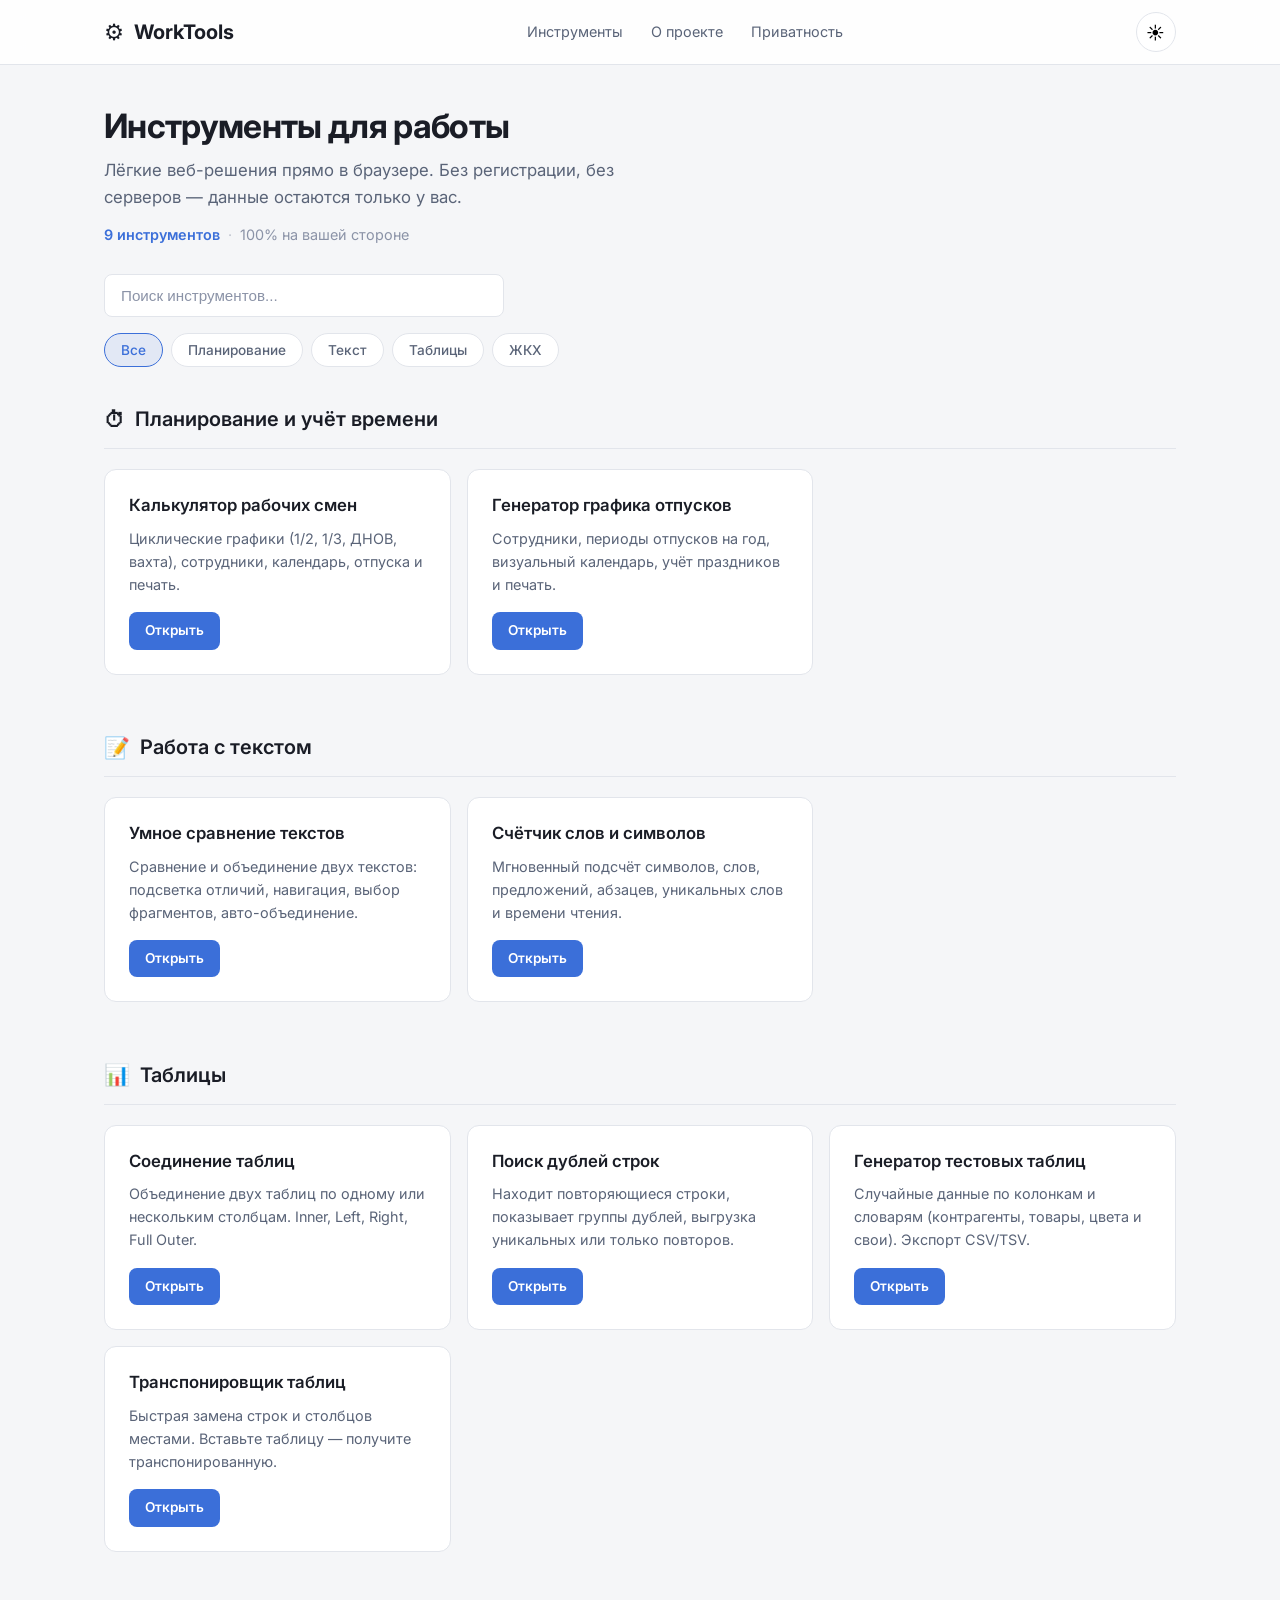
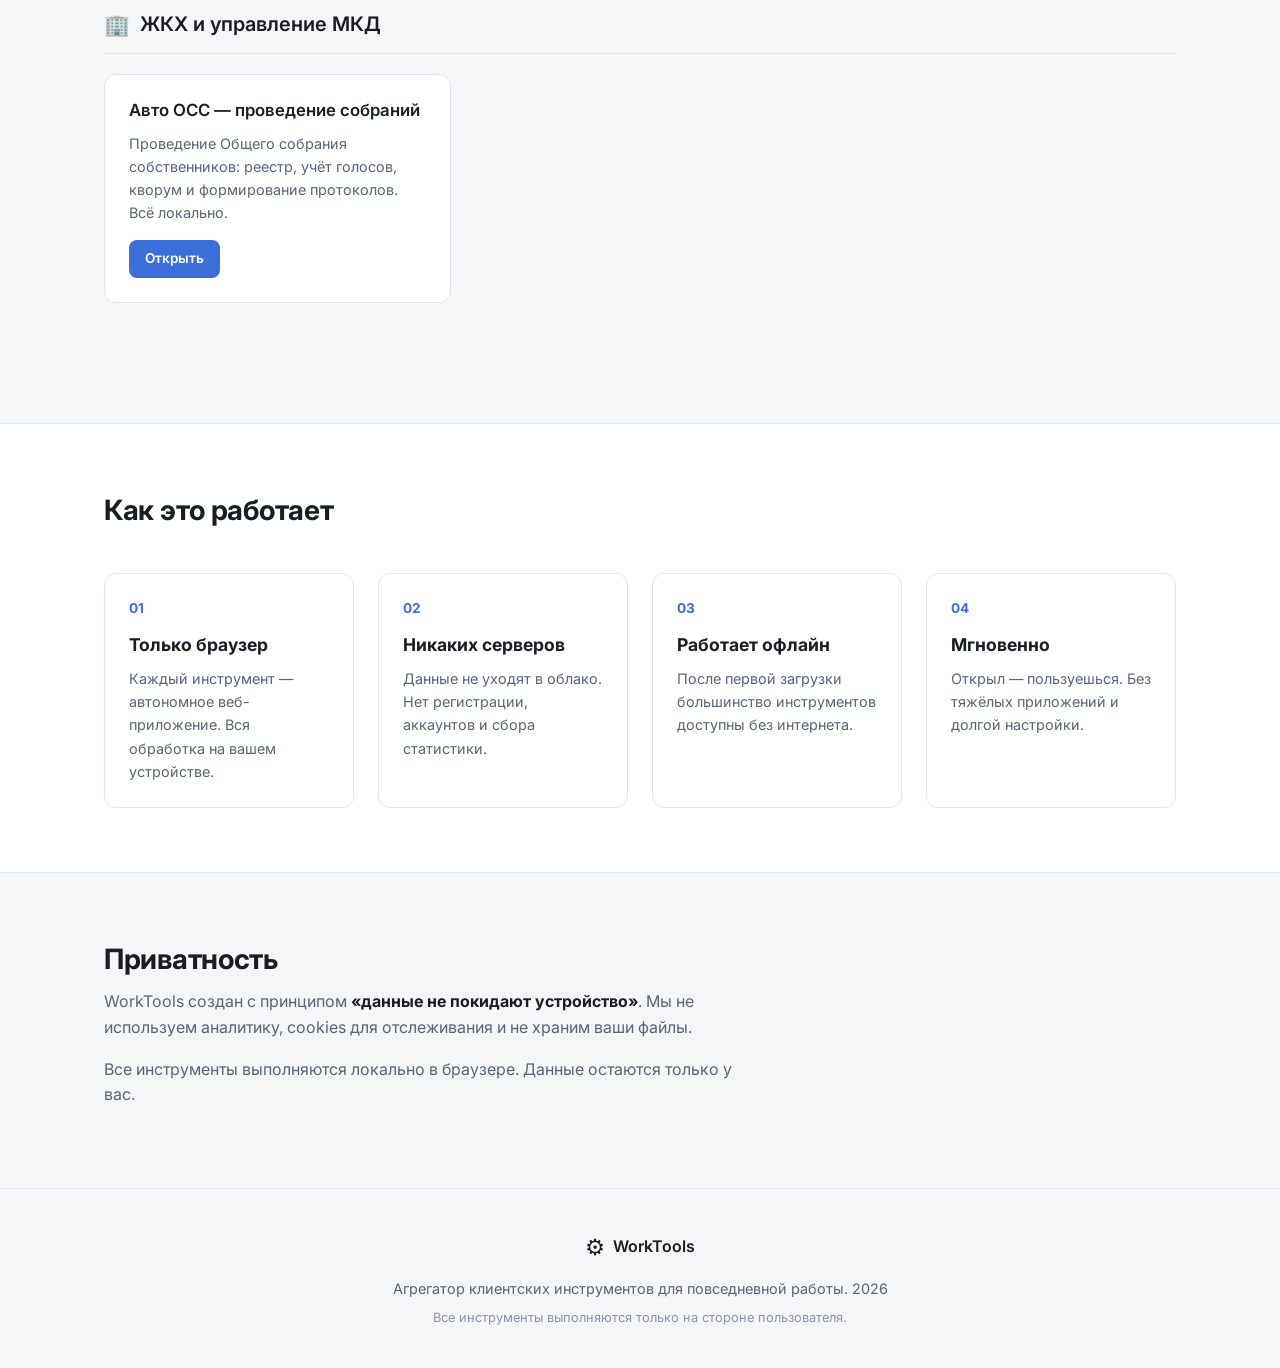
==== commit f2522e3a: "Add files via upload" ====
--- a/index.html
+++ b/index.html
@@ -3,7 +3,7 @@
 <head>
   <meta charset="UTF-8">
   <meta name="viewport" content="width=device-width, initial-scale=1.0">
-  <meta name="description" content="WorkTools — агрегатор бесплатных клиентских инструментов для повседневной работы. Планирование, текст, таблицы, безопасность, ЖКХ и рутина — всё работает прямо в браузере.">
+  <meta name="description" content="WorkTools — лёгкие клиентские инструменты для повседневной работы. Планирование, текст, таблицы, ЖКХ — всё прямо в браузере, без серверов и регистрации.">
   <title>WorkTools — инструменты для работы</title>
   <link rel="stylesheet" href="css/styles.css">
   <link rel="preconnect" href="https://fonts.googleapis.com">
@@ -29,39 +29,20 @@
   </header>
 
   <main>
-    <!-- Hero -->
-    <section class="hero">
+    <!-- Compact intro + tools immediately -->
+    <section class="tools tools--first" id="tools">
       <div class="container">
-        <h1 class="hero__title">Инструменты для работы.<br>Прямо в браузере.</h1>
-        <p class="hero__subtitle">
-          Бесплатный агрегатор автономных веб-приложений. Никакой регистрации, никаких серверов — все данные остаются только у вас.
-        </p>
-        <div class="hero__actions">
-          <a href="#tools" class="btn btn--primary">Смотреть инструменты</a>
-          <a href="#about" class="btn btn--ghost">Как это работает</a>
-        </div>
-        <div class="hero__stats">
-          <div class="stat">
-            <span class="stat__value">25</span>
-            <span class="stat__label">инструментов</span>
-          </div>
-          <div class="stat">
-            <span class="stat__value">0</span>
-            <span class="stat__label">серверов</span>
-          </div>
-          <div class="stat">
-            <span class="stat__value">100%</span>
-            <span class="stat__label">на вашей стороне</span>
-          </div>
-        </div>
-      </div>
-    </section>
-
-    <!-- Tools Catalog -->
-    <section class="tools" id="tools">
-      <div class="container">
-        <h2 class="section-title">Каталог инструментов</h2>
-        <p class="section-subtitle">Каждый инструмент — самостоятельное веб-приложение. Работает офлайн после первой загрузки.</p>
+        <div class="intro">
+          <h1 class="intro__title">Инструменты для работы</h1>
+          <p class="intro__subtitle">
+            Лёгкие веб-решения прямо в браузере. Без регистрации, без серверов — данные остаются только у вас.
+          </p>
+          <div class="intro__meta">
+            <span class="intro__count">9 инструментов</span>
+            <span class="intro__sep">·</span>
+            <span>100% на вашей стороне</span>
+          </div>
+        </div>
 
         <!-- Search & Filter -->
         <div class="tools__controls">
@@ -69,24 +50,21 @@
           <div class="filter-chips" id="filterChips">
             <button class="chip chip--active" data-category="all">Все</button>
             <button class="chip" data-category="time">Планирование</button>
-            <button class="chip" data-category="text">Текст и данные</button>
+            <button class="chip" data-category="text">Текст</button>
             <button class="chip" data-category="tables">Таблицы</button>
-            <button class="chip" data-category="security">Безопасность</button>
-            <button class="chip" data-category="routine">Коммуникация</button>
-            <button class="chip" data-category="housing">ЖКХ и МКД</button>
-          </div>
-        </div>
-
-        <!-- Category: Планирование и учет времени -->
+            <button class="chip" data-category="housing">ЖКХ</button>
+          </div>
+        </div>
+
+        <!-- Category: Планирование -->
         <div class="category" data-category="time">
-          <h3 class="category__title">
+          <h2 class="category__title">
             <span class="category__icon">⏱</span>
             Планирование и учёт времени
-          </h3>
+          </h2>
           <div class="tools-grid">
             <article class="tool-card" data-tags="смены график сутки вахта отпуск календарь">
-              <div class="tool-card__badge tool-card__badge--ready">Готово</div>
-              <h4 class="tool-card__title">Калькулятор рабочих смен</h4>
+              <h3 class="tool-card__title">Калькулятор рабочих смен</h3>
               <p class="tool-card__desc">Циклические графики (1/2, 1/3, ДНОВ, вахта), сотрудники, календарь, отпуска и печать.</p>
               <div class="tool-card__footer">
                 <a href="tools/shifts/index.html" class="btn btn--primary btn--sm">Открыть</a>
@@ -94,297 +72,91 @@
             </article>
 
             <article class="tool-card" data-tags="отпуск график праздники выходные календарь печать">
-              <div class="tool-card__badge tool-card__badge--ready">Готово</div>
-              <h4 class="tool-card__title">Генератор графика отпусков</h4>
-              <p class="tool-card__desc">Сотрудники, периоды отпусков на год, визуальный календарь, учёт праздников и печать с крупными ячейками для правок ручкой.</p>
+              <h3 class="tool-card__title">Генератор графика отпусков</h3>
+              <p class="tool-card__desc">Сотрудники, периоды отпусков на год, визуальный календарь, учёт праздников и печать.</p>
               <div class="tool-card__footer">
                 <a href="tools/vacations/index.html" class="btn btn--primary btn--sm">Открыть</a>
               </div>
             </article>
-
-            <article class="tool-card" data-tags="помодоро таймер фокус сессии история">
-              <div class="tool-card__badge">Скоро</div>
-              <h4 class="tool-card__title">Таймер «Помодоро» с историей</h4>
-              <p class="tool-card__desc">Количество выполненных фокус-сессий за неделю и статистика продуктивности.</p>
-              <div class="tool-card__footer">
-                <span class="tool-card__status">В разработке</span>
-              </div>
-            </article>
-
-            <article class="tool-card" data-tags="дедлайны часовые пояса встречи">
-              <div class="tool-card__badge">Скоро</div>
-              <h4 class="tool-card__title">Конвертер дедлайнов в часовые пояса</h4>
-              <p class="tool-card__desc">Планирование встреч с коллегами из разных стран без риска назначить время на ночь.</p>
-              <div class="tool-card__footer">
-                <span class="tool-card__status">В разработке</span>
-              </div>
-            </article>
-
-            <article class="tool-card" data-tags="дата рабочие дни праздники сроки">
-              <div class="tool-card__badge">Скоро</div>
-              <h4 class="tool-card__title">Калькулятор даты через N рабочих дней</h4>
-              <p class="tool-card__desc">Расчёт сроков с автоматическим исключением выходных и государственных праздников.</p>
-              <div class="tool-card__footer">
-                <span class="tool-card__status">В разработке</span>
-              </div>
-            </article>
-          </div>
-        </div>
-
-        <!-- Category: Работа с текстом и данными -->
+          </div>
+        </div>
+
+        <!-- Category: Текст -->
         <div class="category" data-category="text">
-          <h3 class="category__title">
+          <h2 class="category__title">
             <span class="category__icon">📝</span>
-            Работа с текстом и данными
-          </h3>
+            Работа с текстом
+          </h2>
           <div class="tools-grid">
             <article class="tool-card" data-tags="diff сравнение текст версии объединение">
-              <div class="tool-card__badge tool-card__badge--ready">Готово</div>
-              <h4 class="tool-card__title">Умное сравнение текстов</h4>
-              <p class="tool-card__desc">Сравнение и объединение двух текстов: подсветка отличий, навигация по ним, выбор фрагментов и автоматическое объединение уникальных строк.</p>
+              <h3 class="tool-card__title">Умное сравнение текстов</h3>
+              <p class="tool-card__desc">Сравнение и объединение двух текстов: подсветка отличий, навигация, выбор фрагментов, авто-объединение.</p>
               <div class="tool-card__footer">
                 <a href="tools/diff/index.html" class="btn btn--primary btn--sm">Открыть</a>
               </div>
             </article>
 
             <article class="tool-card" data-tags="счётчик слова символы текст статистика чтение">
-              <div class="tool-card__badge tool-card__badge--ready">Готово</div>
-              <h4 class="tool-card__title">Счётчик слов и символов</h4>
-              <p class="tool-card__desc">Мгновенный подсчёт символов, слов, предложений, абзацев, уникальных слов и времени чтения. Работает с русским и любым текстом.</p>
+              <h3 class="tool-card__title">Счётчик слов и символов</h3>
+              <p class="tool-card__desc">Мгновенный подсчёт символов, слов, предложений, абзацев, уникальных слов и времени чтения.</p>
               <div class="tool-card__footer">
                 <a href="tools/wordcount/index.html" class="btn btn--primary btn--sm">Открыть</a>
               </div>
             </article>
-
-            <article class="tool-card" data-tags="объединение разделение текст файлы">
-              <div class="tool-card__badge">Скоро</div>
-              <h4 class="tool-card__title">Объединение и разделение текстов</h4>
-              <p class="tool-card__desc">Склейка нескольких файлов в один или разбивка большого текста на части по количеству символов.</p>
-              <div class="tool-card__footer">
-                <span class="tool-card__status">В разработке</span>
-              </div>
-            </article>
-
-            <article class="tool-card" data-tags="очистка текст пробелы html транслит">
-              <div class="tool-card__badge">Скоро</div>
-              <h4 class="tool-card__title">Очиститель текста</h4>
-              <p class="tool-card__desc">Удаление лишних пробелов, скрытых символов, изменение регистра, транслитерация и очистка от HTML-тегов.</p>
-              <div class="tool-card__footer">
-                <span class="tool-card__status">В разработке</span>
-              </div>
-            </article>
-
-            <article class="tool-card" data-tags="экстрактор email телефон инн ссылки">
-              <div class="tool-card__badge">Скоро</div>
-              <h4 class="tool-card__title">Экстрактор данных из текста</h4>
-              <p class="tool-card__desc">Автоматическое извлечение email-адресов, телефонов, ИНН или ссылок из неструктурированного массива.</p>
-              <div class="tool-card__footer">
-                <span class="tool-card__status">В разработке</span>
-              </div>
-            </article>
-
-            <article class="tool-card" data-tags="рыбный текст lorem генератор">
-              <div class="tool-card__badge">Скоро</div>
-              <h4 class="tool-card__title">Генератор тематического рыбного текста</h4>
-              <p class="tool-card__desc">Создание заполнителей макетов с выбором стилистики: юридическая, медицинская, IT и другие.</p>
-              <div class="tool-card__footer">
-                <span class="tool-card__status">В разработке</span>
-              </div>
-            </article>
-          </div>
-        </div>
-
-        <!-- Category: Таблицы и файлы -->
+          </div>
+        </div>
+
+        <!-- Category: Таблицы -->
         <div class="category" data-category="tables">
-          <h3 class="category__title">
+          <h2 class="category__title">
             <span class="category__icon">📊</span>
-            Таблицы и файлы
-          </h3>
+            Таблицы
+          </h2>
           <div class="tools-grid">
             <article class="tool-card" data-tags="merge join csv excel таблицы соединение">
-              <div class="tool-card__badge tool-card__badge--ready">Готово</div>
-              <h4 class="tool-card__title">Соединение таблиц</h4>
-              <p class="tool-card__desc">Объединение двух таблиц (из Excel / Sheets) по одному или нескольким столбцам. Inner, Left, Right, Full Outer.</p>
+              <h3 class="tool-card__title">Соединение таблиц</h3>
+              <p class="tool-card__desc">Объединение двух таблиц по одному или нескольким столбцам. Inner, Left, Right, Full Outer.</p>
               <div class="tool-card__footer">
                 <a href="tools/join/index.html" class="btn btn--primary btn--sm">Открыть</a>
               </div>
             </article>
 
             <article class="tool-card" data-tags="дубли строки таблица excel csv поиск повторы">
-              <div class="tool-card__badge tool-card__badge--ready">Готово</div>
-              <h4 class="tool-card__title">Поиск дублей строк в таблице</h4>
-              <p class="tool-card__desc">Вставьте таблицу — найдёт повторяющиеся строки, покажет группы дублей, позволит выгрузить только уникальные или только повторы.</p>
+              <h3 class="tool-card__title">Поиск дублей строк</h3>
+              <p class="tool-card__desc">Находит повторяющиеся строки, показывает группы дублей, выгрузка уникальных или только повторов.</p>
               <div class="tool-card__footer">
                 <a href="tools/duplicates/index.html" class="btn btn--primary btn--sm">Открыть</a>
               </div>
             </article>
 
             <article class="tool-card" data-tags="генератор таблица тест данные словарь csv">
-              <div class="tool-card__badge tool-card__badge--ready">Готово</div>
-              <h4 class="tool-card__title">Генератор тестовых таблиц</h4>
-              <p class="tool-card__desc">Создание таблиц со случайными данными: колонки, типы (число, дата, словарь), словари контрагентов/товаров/цветов и свои списки. Экспорт в CSV/TSV.</p>
+              <h3 class="tool-card__title">Генератор тестовых таблиц</h3>
+              <p class="tool-card__desc">Случайные данные по колонкам и словарям (контрагенты, товары, цвета и свои). Экспорт CSV/TSV.</p>
               <div class="tool-card__footer">
                 <a href="tools/tablegen/index.html" class="btn btn--primary btn--sm">Открыть</a>
               </div>
             </article>
 
             <article class="tool-card" data-tags="транспонировать таблица строки столбцы excel csv повернуть">
-              <div class="tool-card__badge tool-card__badge--ready">Готово</div>
-              <h4 class="tool-card__title">Транспонировщик таблиц</h4>
-              <p class="tool-card__desc">Быстрая замена строк и столбцов местами. Вставьте таблицу из Excel / Sheets — получите транспонированную за один клик.</p>
+              <h3 class="tool-card__title">Транспонировщик таблиц</h3>
+              <p class="tool-card__desc">Быстрая замена строк и столбцов местами. Вставьте таблицу — получите транспонированную.</p>
               <div class="tool-card__footer">
                 <a href="tools/transpose/index.html" class="btn btn--primary btn--sm">Открыть</a>
               </div>
             </article>
-
-            <article class="tool-card" data-tags="конвертер csv json xml sql">
-              <div class="tool-card__badge">Скоро</div>
-              <h4 class="tool-card__title">Конвертер форматов таблиц</h4>
-              <p class="tool-card__desc">Быстрый перевод данных между CSV, JSON, XML и SQL INSERT.</p>
-              <div class="tool-card__footer">
-                <span class="tool-card__status">В разработке</span>
-              </div>
-            </article>
-
-            <article class="tool-card" data-tags="анонимизатор персональные данные">
-              <div class="tool-card__badge">Скоро</div>
-              <h4 class="tool-card__title">Анонимизатор таблиц</h4>
-              <p class="tool-card__desc">Замена персональных данных на синтетические значения для безопасной передачи тестовых баз.</p>
-              <div class="tool-card__footer">
-                <span class="tool-card__status">В разработке</span>
-              </div>
-            </article>
-
-            <article class="tool-card" data-tags="валидатор json xml yaml">
-              <div class="tool-card__badge">Скоро</div>
-              <h4 class="tool-card__title">Валидатор структуры данных</h4>
-              <p class="tool-card__desc">Проверка JSON, XML и YAML на ошибки форматирования с указанием точной строки проблемы.</p>
-              <div class="tool-card__footer">
-                <span class="tool-card__status">В разработке</span>
-              </div>
-            </article>
-
-            <article class="tool-card" data-tags="sql генератор excel create insert">
-              <div class="tool-card__badge">Скоро</div>
-              <h4 class="tool-card__title">Генератор SQL-запросов из таблицы</h4>
-              <p class="tool-card__desc">Создание команд CREATE TABLE или INSERT INTO на основе загруженного файла Excel.</p>
-              <div class="tool-card__footer">
-                <span class="tool-card__status">В разработке</span>
-              </div>
-            </article>
-          </div>
-        </div>
-
-        <!-- Category: Безопасность и доступы -->
-        <div class="category" data-category="security">
-          <h3 class="category__title">
-            <span class="category__icon">🔐</span>
-            Безопасность и доступы
-          </h3>
-          <div class="tools-grid">
-            <article class="tool-card" data-tags="пароль генератор надежность">
-              <div class="tool-card__badge">Скоро</div>
-              <h4 class="tool-card__title">Генератор паролей с проверкой надёжности</h4>
-              <p class="tool-card__desc">Создание уникальных комбинаций с оценкой устойчивости к взлому.</p>
-              <div class="tool-card__footer">
-                <span class="tool-card__status">В разработке</span>
-              </div>
-            </article>
-
-            <article class="tool-card" data-tags="хеш md5 sha256 контрольная сумма">
-              <div class="tool-card__badge">Скоро</div>
-              <h4 class="tool-card__title">Хеш-генератор</h4>
-              <p class="tool-card__desc">Быстрое получение контрольных сумм MD5 и SHA-256 для проверки целостности файлов.</p>
-              <div class="tool-card__footer">
-                <span class="tool-card__status">В разработке</span>
-              </div>
-            </article>
-
-            <article class="tool-card" data-tags="base64 url jwt декодер кодировщик">
-              <div class="tool-card__badge">Скоро</div>
-              <h4 class="tool-card__title">Декодер и кодировщик Base64, URL, JWT</h4>
-              <p class="tool-card__desc">Инструменты для разработчиков и системных администраторов.</p>
-              <div class="tool-card__footer">
-                <span class="tool-card__status">В разработке</span>
-              </div>
-            </article>
-
-            <article class="tool-card" data-tags="утечки email проверка безопасность">
-              <div class="tool-card__badge">Скоро</div>
-              <h4 class="tool-card__title">Проверка утечек email</h4>
-              <p class="tool-card__desc">Анализ адреса по базам известных инцидентов безопасности без сохранения данных.</p>
-              <div class="tool-card__footer">
-                <span class="tool-card__status">В разработке</span>
-              </div>
-            </article>
-          </div>
-        </div>
-
-        <!-- Category: Коммуникация и рутина -->
-        <div class="category" data-category="routine">
-          <h3 class="category__title">
-            <span class="category__icon">💬</span>
-            Коммуникация и рутина
-          </h3>
-          <div class="tools-grid">
-            <article class="tool-card" data-tags="шаблоны ответы сниппеты">
-              <div class="tool-card__badge">Скоро</div>
-              <h4 class="tool-card__title">Шаблонизатор ответов</h4>
-              <p class="tool-card__desc">Библиотека сниппетов для повторяющихся сообщений с поддержкой подстановки переменных.</p>
-              <div class="tool-card__footer">
-                <span class="tool-card__status">В разработке</span>
-              </div>
-            </article>
-
-            <article class="tool-card" data-tags="валюта числа форматирование">
-              <div class="tool-card__badge">Скоро</div>
-              <h4 class="tool-card__title">Форматировщик валют и чисел</h4>
-              <p class="tool-card__desc">Приведение сумм к единому стандарту оформления для финансовой отчётности.</p>
-              <div class="tool-card__footer">
-                <span class="tool-card__status">В разработке</span>
-              </div>
-            </article>
-
-            <article class="tool-card" data-tags="подпись email html">
-              <div class="tool-card__badge">Скоро</div>
-              <h4 class="tool-card__title">Генератор подписи для Email</h4>
-              <p class="tool-card__desc">Создание профессиональной HTML-подписи с фотографией и ссылками на социальные сети.</p>
-              <div class="tool-card__footer">
-                <span class="tool-card__status">В разработке</span>
-              </div>
-            </article>
-
-            <article class="tool-card" data-tags="чек-лист задачи экспорт">
-              <div class="tool-card__badge">Скоро</div>
-              <h4 class="tool-card__title">Генератор чек-листов</h4>
-              <p class="tool-card__desc">Превращение перечня задач в интерактивный список с возможностью экспорта.</p>
-              <div class="tool-card__footer">
-                <span class="tool-card__status">В разработке</span>
-              </div>
-            </article>
-
-            <article class="tool-card" data-tags="qr wifi визитка">
-              <div class="tool-card__badge">Скоро</div>
-              <h4 class="tool-card__title">QR-код генератор для Wi-Fi и визиток</h4>
-              <p class="tool-card__desc">Создание кодов для быстрого подключения к сети или сохранения контактов.</p>
-              <div class="tool-card__footer">
-                <span class="tool-card__status">В разработке</span>
-              </div>
-            </article>
-          </div>
-        </div>
-
-        <!-- Category: ЖКХ и управление МКД -->
+          </div>
+        </div>
+
+        <!-- Category: ЖКХ -->
         <div class="category" data-category="housing">
-          <h3 class="category__title">
+          <h2 class="category__title">
             <span class="category__icon">🏢</span>
             ЖКХ и управление МКД
-          </h3>
-          <div class="tools-grid">
-            <article class="tool-card tool-card--ready" data-tags="осс собрание собственников бюллетени кворум голосование мкд жкх">
-              <div class="tool-card__badge tool-card__badge--ready">Готово</div>
-              <h4 class="tool-card__title">Авто ОСС — проведение собраний и подсчёт бюллетеней</h4>
-              <p class="tool-card__desc">Полноценный инструмент для проведения Общего собрания собственников: реестр домов, шаблоны, учёт голосов, кворум и формирование протоколов. Всё хранится локально.</p>
+          </h2>
+          <div class="tools-grid">
+            <article class="tool-card" data-tags="осс собрание собственников бюллетени кворум голосование мкд жкх">
+              <h3 class="tool-card__title">Авто ОСС — проведение собраний</h3>
+              <p class="tool-card__desc">Проведение Общего собрания собственников: реестр, учёт голосов, кворум и формирование протоколов. Всё локально.</p>
               <div class="tool-card__footer">
                 <a href="tools/oss/index.html" class="btn btn--primary btn--sm">Открыть</a>
               </div>
@@ -402,12 +174,12 @@
           <div class="about-card">
             <div class="about-card__num">01</div>
             <h3>Только браузер</h3>
-            <p>Каждый инструмент — автономное веб-приложение. Вся обработка происходит на вашем устройстве.</p>
+            <p>Каждый инструмент — автономное веб-приложение. Вся обработка на вашем устройстве.</p>
           </div>
           <div class="about-card">
             <div class="about-card__num">02</div>
             <h3>Никаких серверов</h3>
-            <p>Данные не уходят в облако. Нет регистрации, нет аккаунтов, нет сбора статистики.</p>
+            <p>Данные не уходят в облако. Нет регистрации, аккаунтов и сбора статистики.</p>
           </div>
           <div class="about-card">
             <div class="about-card__num">03</div>
@@ -416,8 +188,8 @@
           </div>
           <div class="about-card">
             <div class="about-card__num">04</div>
-            <h3>Открытая архитектура</h3>
-            <p>Новые инструменты легко добавляются как отдельные страницы. Без сложной инфраструктуры.</p>
+            <h3>Мгновенно</h3>
+            <p>Открыл — пользуешься. Без тяжёлых приложений и долгой настройки.</p>
           </div>
         </div>
       </div>
@@ -429,12 +201,11 @@
         <h2 class="section-title">Приватность</h2>
         <div class="privacy__content">
           <p>
-            WorkTools создан с принципом <strong>«данные не покидают устройство»</strong>. 
+            WorkTools создан с принципом <strong>«данные не покидают устройство»</strong>.
             Мы не используем аналитику, cookies для отслеживания и не храним ваши файлы.
           </p>
           <p>
-            Исключение — инструменты, которым для работы нужны внешние API (например, проверка утечек email). 
-            В таких случаях это явно указывается, а данные не сохраняются на нашей стороне.
+            Все инструменты выполняются локально в браузере. Данные остаются только у вас.
           </p>
         </div>
       </div>
--- a/css/styles.css
+++ b/css/styles.css
@@ -145,33 +145,43 @@
   background: var(--bg-card-hover);
 }
 
-/* ===== Hero ===== */
-.hero {
-  padding: 80px 0 64px;
-  text-align: center;
-}
-
-.hero__title {
-  font-size: clamp(2rem, 5vw, 3.25rem);
+/* ===== Intro (compact, tools first) ===== */
+.intro {
+  padding: 32px 0 8px;
+  margin-bottom: 8px;
+}
+
+.intro__title {
+  font-size: clamp(1.6rem, 4vw, 2.1rem);
   font-weight: 700;
-  line-height: 1.2;
+  line-height: 1.25;
   letter-spacing: -0.02em;
-  margin-bottom: 20px;
-}
-
-.hero__subtitle {
-  font-size: 1.15rem;
+  margin-bottom: 10px;
+}
+
+.intro__subtitle {
+  font-size: 1.05rem;
   color: var(--text-muted);
   max-width: 560px;
-  margin: 0 auto 36px;
-}
-
-.hero__actions {
-  display: flex;
-  gap: 12px;
-  justify-content: center;
+  margin-bottom: 12px;
+}
+
+.intro__meta {
+  font-size: 0.9rem;
+  color: var(--text-dim);
+  display: flex;
+  align-items: center;
+  gap: 8px;
   flex-wrap: wrap;
-  margin-bottom: 56px;
+}
+
+.intro__count {
+  color: var(--accent);
+  font-weight: 600;
+}
+
+.intro__sep {
+  opacity: 0.5;
 }
 
 .btn {
@@ -206,31 +216,6 @@
   color: var(--text);
 }
 
-.hero__stats {
-  display: flex;
-  justify-content: center;
-  gap: 48px;
-  flex-wrap: wrap;
-}
-
-.stat {
-  display: flex;
-  flex-direction: column;
-  align-items: center;
-}
-
-.stat__value {
-  font-size: 1.75rem;
-  font-weight: 700;
-  color: var(--accent);
-}
-
-.stat__label {
-  font-size: 0.85rem;
-  color: var(--text-dim);
-  margin-top: 4px;
-}
-
 /* ===== Section ===== */
 .section-title {
   font-size: 1.75rem;
@@ -247,11 +232,16 @@
 
 /* ===== Tools Controls ===== */
 .tools {
-  padding: 48px 0 80px;
+  padding: 24px 0 64px;
+}
+
+.tools--first {
+  padding-top: 8px;
 }
 
 .tools__controls {
-  margin-bottom: 48px;
+  margin-bottom: 36px;
+  margin-top: 20px;
 }
 
 .search-input {
@@ -357,29 +347,6 @@
   display: none;
 }
 
-.tool-card__badge {
-  position: absolute;
-  top: 16px;
-  right: 16px;
-  font-size: 0.7rem;
-  font-weight: 600;
-  text-transform: uppercase;
-  letter-spacing: 0.04em;
-  padding: 4px 10px;
-  border-radius: 999px;
-  background: var(--accent-soft);
-  color: var(--accent);
-}
-
-.tool-card__badge--ready {
-  background: rgba(52, 211, 153, 0.15);
-  color: var(--success);
-}
-
-.tool-card--ready {
-  border-color: rgba(52, 211, 153, 0.35);
-}
-
 .btn--sm {
   padding: 8px 16px;
   font-size: 0.85rem;
@@ -389,7 +356,6 @@
   font-size: 1.05rem;
   font-weight: 600;
   margin-bottom: 10px;
-  padding-right: 60px;
   line-height: 1.35;
 }
 
@@ -506,12 +472,8 @@
     display: none;
   }
 
-  .hero {
-    padding: 56px 0 48px;
-  }
-
-  .hero__stats {
-    gap: 32px;
+  .intro {
+    padding: 24px 0 4px;
   }
 
   .tools-grid {
@@ -520,12 +482,11 @@
 }
 
 @media (max-width: 480px) {
-  .hero__actions {
-    flex-direction: column;
-    align-items: stretch;
-  }
-
   .btn {
     width: 100%;
   }
-}
+
+  .tool-card__footer .btn {
+    width: auto;
+  }
+}
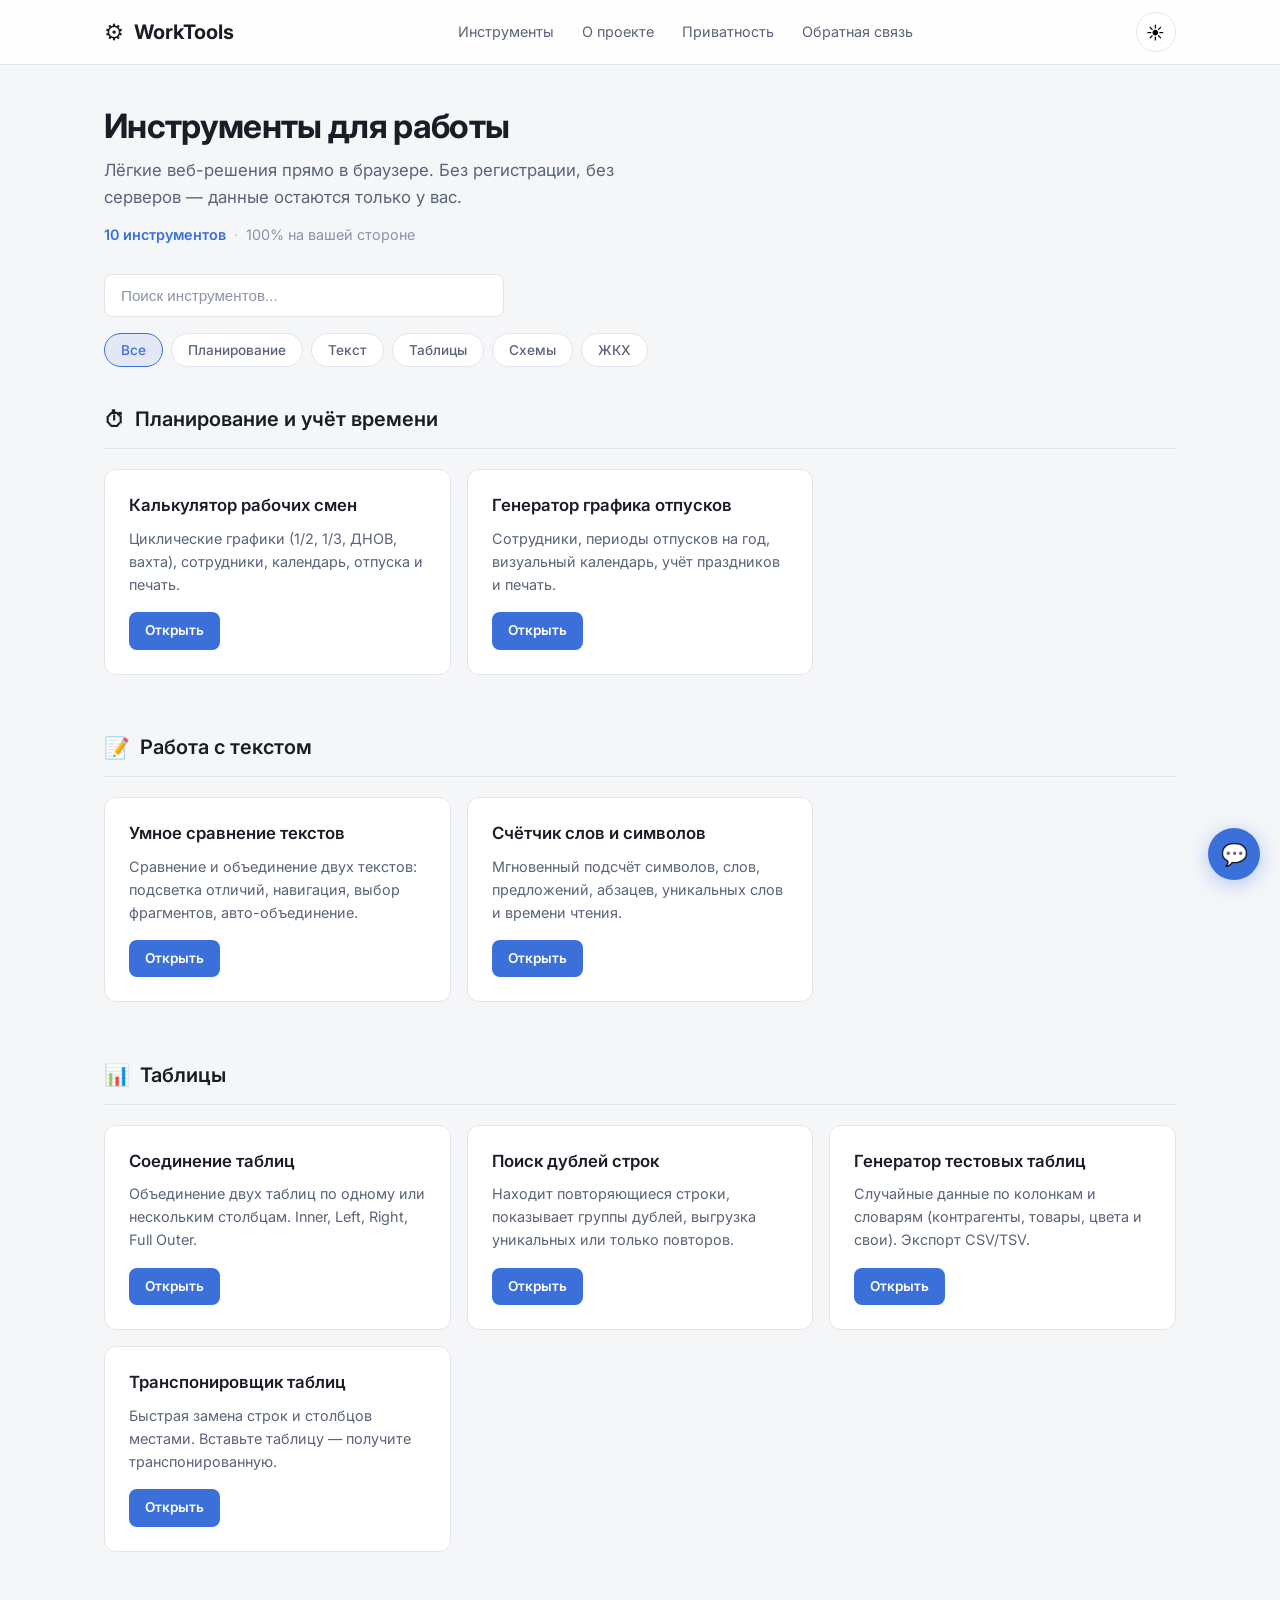
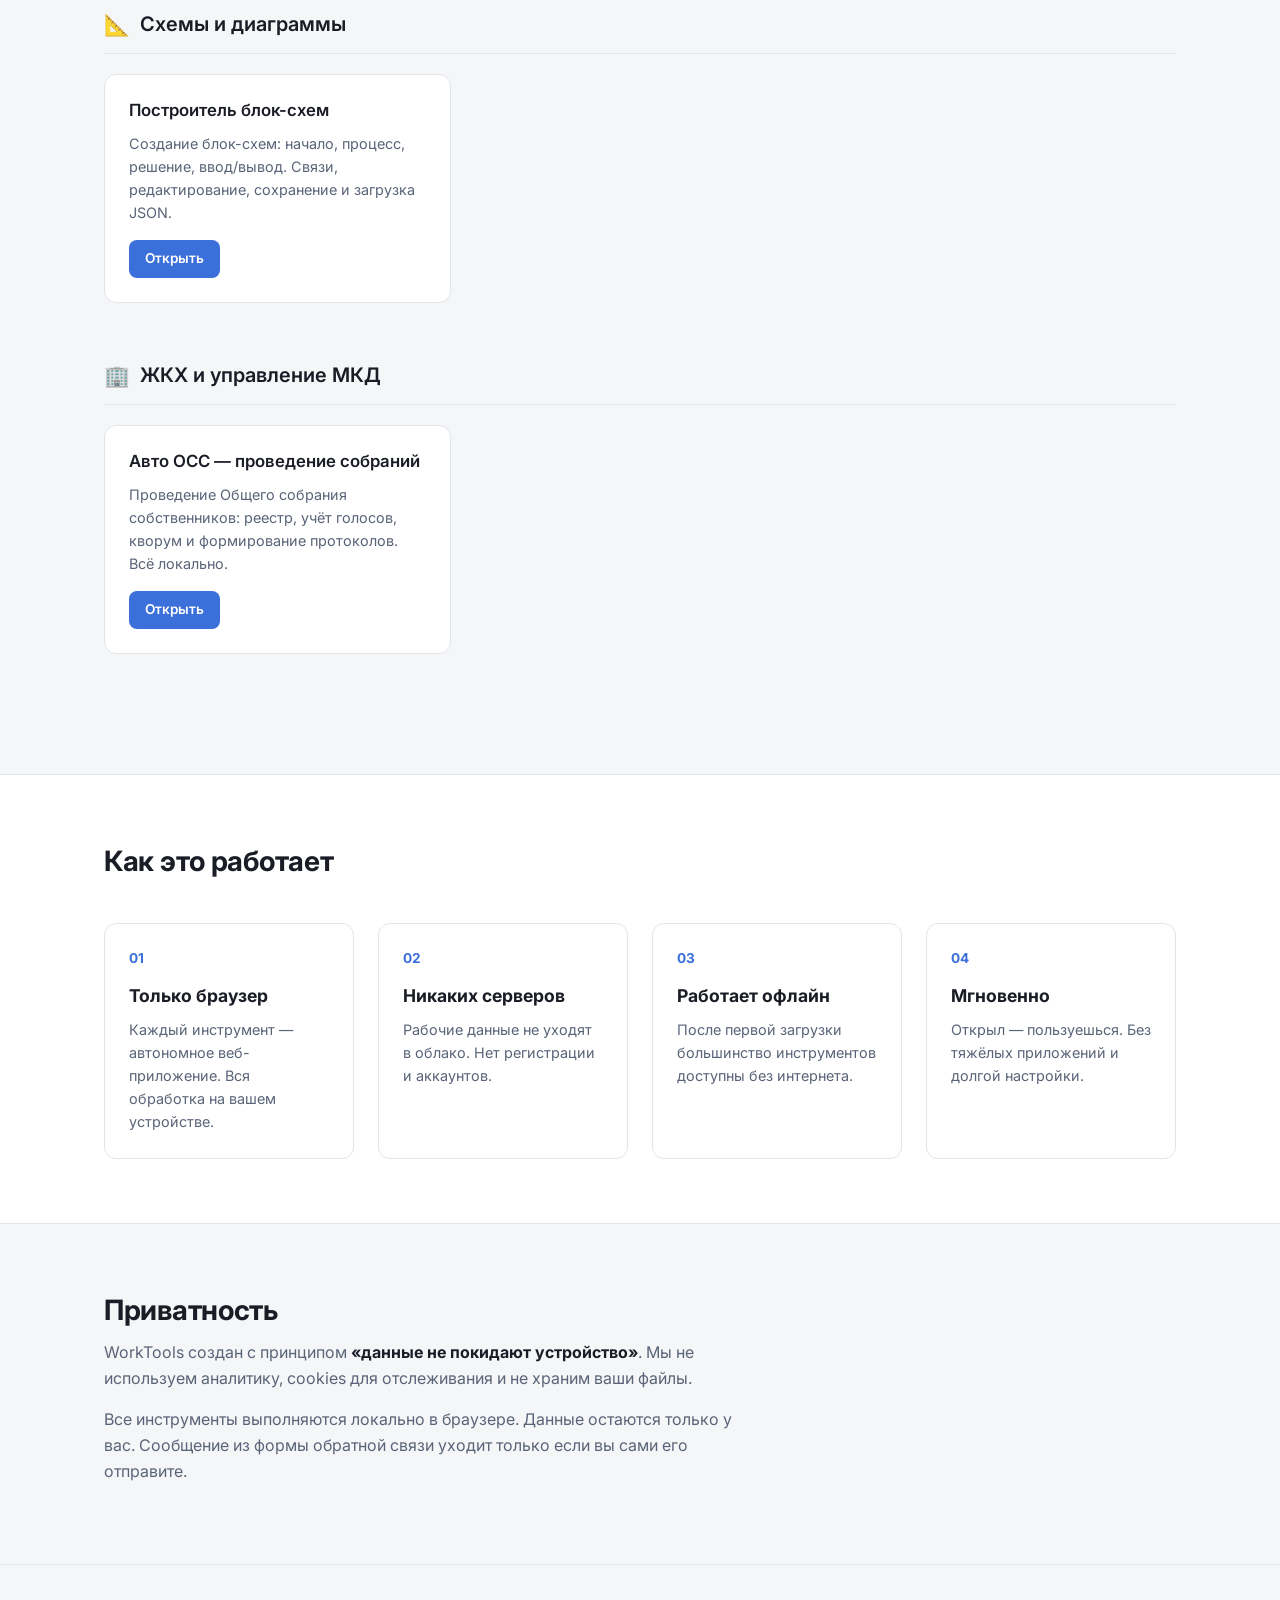
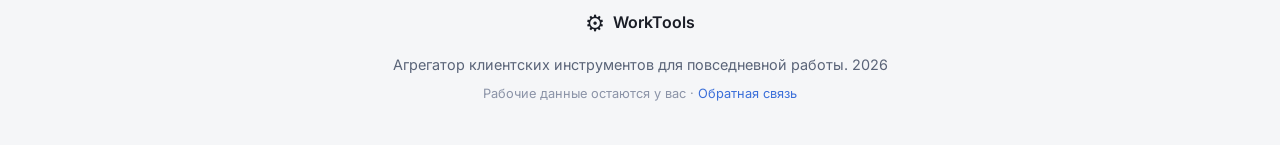
==== commit a9c0d05f: "Add files via upload" ====
--- a/index.html
+++ b/index.html
@@ -21,6 +21,7 @@
         <a href="#tools" class="nav__link">Инструменты</a>
         <a href="#about" class="nav__link">О проекте</a>
         <a href="#privacy" class="nav__link">Приватность</a>
+        <a href="#" class="nav__link" data-open-feedback>Обратная связь</a>
       </nav>
       <button class="theme-toggle" id="themeToggle" aria-label="Переключить тему">
         <span class="theme-toggle__icon">🌙</span>
@@ -38,7 +39,7 @@
             Лёгкие веб-решения прямо в браузере. Без регистрации, без серверов — данные остаются только у вас.
           </p>
           <div class="intro__meta">
-            <span class="intro__count">9 инструментов</span>
+            <span class="intro__count">10 инструментов</span>
             <span class="intro__sep">·</span>
             <span>100% на вашей стороне</span>
           </div>
@@ -52,6 +53,7 @@
             <button class="chip" data-category="time">Планирование</button>
             <button class="chip" data-category="text">Текст</button>
             <button class="chip" data-category="tables">Таблицы</button>
+            <button class="chip" data-category="diagrams">Схемы</button>
             <button class="chip" data-category="housing">ЖКХ</button>
           </div>
         </div>
@@ -142,6 +144,23 @@
               <p class="tool-card__desc">Быстрая замена строк и столбцов местами. Вставьте таблицу — получите транспонированную.</p>
               <div class="tool-card__footer">
                 <a href="tools/transpose/index.html" class="btn btn--primary btn--sm">Открыть</a>
+              </div>
+            </article>
+          </div>
+        </div>
+
+        <!-- Category: Схемы -->
+        <div class="category" data-category="diagrams">
+          <h2 class="category__title">
+            <span class="category__icon">📐</span>
+            Схемы и диаграммы
+          </h2>
+          <div class="tools-grid">
+            <article class="tool-card" data-tags="блок схема flowchart диаграмма процесс алгоритм json">
+              <h3 class="tool-card__title">Построитель блок-схем</h3>
+              <p class="tool-card__desc">Создание блок-схем: начало, процесс, решение, ввод/вывод. Связи, редактирование, сохранение и загрузка JSON.</p>
+              <div class="tool-card__footer">
+                <a href="tools/flowchart/index.html" class="btn btn--primary btn--sm">Открыть</a>
               </div>
             </article>
           </div>
@@ -179,7 +198,7 @@
           <div class="about-card">
             <div class="about-card__num">02</div>
             <h3>Никаких серверов</h3>
-            <p>Данные не уходят в облако. Нет регистрации, аккаунтов и сбора статистики.</p>
+            <p>Рабочие данные не уходят в облако. Нет регистрации и аккаунтов.</p>
           </div>
           <div class="about-card">
             <div class="about-card__num">03</div>
@@ -206,6 +225,7 @@
           </p>
           <p>
             Все инструменты выполняются локально в браузере. Данные остаются только у вас.
+            Сообщение из формы обратной связи уходит только если вы сами его отправите.
           </p>
         </div>
       </div>
@@ -219,10 +239,71 @@
         <span>WorkTools</span>
       </div>
       <p class="footer__text">Агрегатор клиентских инструментов для повседневной работы. 2026</p>
-      <p class="footer__note">Все инструменты выполняются только на стороне пользователя.</p>
+      <p class="footer__note">
+        Рабочие данные остаются у вас ·
+        <a href="#" data-open-feedback>Обратная связь</a>
+      </p>
     </div>
   </footer>
 
+  <!-- Floating feedback -->
+  <button type="button" class="feedback-fab" id="feedbackOpen" title="Обратная связь" aria-label="Обратная связь">
+    💬
+  </button>
+
+  <!-- Feedback modal -->
+  <div class="feedback-modal" id="feedbackModal" aria-hidden="true" role="dialog" aria-labelledby="feedbackTitle">
+    <div class="feedback-dialog">
+      <div class="feedback-dialog__head">
+        <h2 id="feedbackTitle">Обратная связь</h2>
+        <button type="button" class="feedback-dialog__close" id="feedbackClose" aria-label="Закрыть">×</button>
+      </div>
+      <p class="feedback-dialog__lead">Нашли ошибку или нужен новый инструмент? Напишите — это помогает развивать каталог.</p>
+      <form id="feedbackForm" class="feedback-form">
+        <label class="feedback-field">
+          <span>Тип</span>
+          <select name="kind" required>
+            <option value="bug">Ошибка / баг</option>
+            <option value="idea">Нужен новый инструмент</option>
+            <option value="improve">Улучшение существующего</option>
+            <option value="other">Другое</option>
+          </select>
+        </label>
+        <label class="feedback-field">
+          <span>Инструмент (если относится)</span>
+          <select name="tool">
+            <option value="">— не выбран —</option>
+            <option value="shifts">Калькулятор рабочих смен</option>
+            <option value="vacations">Генератор графика отпусков</option>
+            <option value="diff">Умное сравнение текстов</option>
+            <option value="wordcount">Счётчик слов и символов</option>
+            <option value="join">Соединение таблиц</option>
+            <option value="duplicates">Поиск дублей строк</option>
+            <option value="tablegen">Генератор тестовых таблиц</option>
+            <option value="transpose">Транспонировщик таблиц</option>
+            <option value="flowchart">Построитель блок-схем</option>
+            <option value="oss">Авто ОСС</option>
+            <option value="catalog">Каталог / главная</option>
+          </select>
+        </label>
+        <label class="feedback-field">
+          <span>Сообщение</span>
+          <textarea name="message" rows="5" required placeholder="Опишите ошибку или идею…"></textarea>
+        </label>
+        <label class="feedback-field">
+          <span>Контакт (необязательно)</span>
+          <input type="text" name="contact" placeholder="Email или Telegram, если нужен ответ">
+        </label>
+        <div class="feedback-actions">
+          <button type="submit" class="btn btn--primary" id="feedbackSubmit">Отправить</button>
+        </div>
+        <p class="feedback-status" id="feedbackStatus" role="status"></p>
+      </form>
+    </div>
+  </div>
+
+  <script src="js/config.js"></script>
   <script src="js/main.js"></script>
 </body>
 </html>
+
--- a/css/styles.css
+++ b/css/styles.css
@@ -466,6 +466,151 @@
   color: var(--text-dim);
 }
 
+/* ===== Feedback FAB & modal ===== */
+.feedback-fab {
+  position: fixed;
+  right: 20px;
+  bottom: 20px;
+  z-index: 90;
+  width: 52px;
+  height: 52px;
+  border-radius: 50%;
+  background: var(--accent);
+  color: #fff;
+  font-size: 1.35rem;
+  display: flex;
+  align-items: center;
+  justify-content: center;
+  box-shadow: 0 4px 20px rgba(91, 141, 239, 0.45);
+  transition: transform var(--transition), background var(--transition);
+}
+
+.feedback-fab:hover {
+  background: var(--accent-hover);
+  transform: scale(1.06);
+}
+
+.feedback-modal {
+  position: fixed;
+  inset: 0;
+  z-index: 200;
+  background: rgba(0, 0, 0, 0.55);
+  display: flex;
+  align-items: center;
+  justify-content: center;
+  padding: 20px;
+  opacity: 0;
+  visibility: hidden;
+  transition: opacity 0.2s ease, visibility 0.2s ease;
+}
+
+.feedback-modal.is-open {
+  opacity: 1;
+  visibility: visible;
+}
+
+.feedback-dialog {
+  width: 100%;
+  max-width: 440px;
+  max-height: 90vh;
+  overflow: auto;
+  background: var(--bg-elevated);
+  border: 1px solid var(--border);
+  border-radius: var(--radius);
+  padding: 24px;
+  box-shadow: var(--shadow);
+}
+
+.feedback-dialog__head {
+  display: flex;
+  align-items: center;
+  justify-content: space-between;
+  margin-bottom: 8px;
+}
+
+.feedback-dialog__head h2 {
+  font-size: 1.2rem;
+  font-weight: 700;
+}
+
+.feedback-dialog__close {
+  width: 36px;
+  height: 36px;
+  border-radius: 8px;
+  font-size: 1.4rem;
+  color: var(--text-muted);
+  line-height: 1;
+}
+
+.feedback-dialog__close:hover {
+  background: var(--bg-card);
+  color: var(--text);
+}
+
+.feedback-dialog__lead {
+  font-size: 0.9rem;
+  color: var(--text-muted);
+  margin-bottom: 18px;
+}
+
+.feedback-form {
+  display: flex;
+  flex-direction: column;
+  gap: 14px;
+}
+
+.feedback-field {
+  display: flex;
+  flex-direction: column;
+  gap: 6px;
+  font-size: 0.85rem;
+  font-weight: 500;
+  color: var(--text-muted);
+}
+
+.feedback-field input,
+.feedback-field select,
+.feedback-field textarea {
+  font-family: inherit;
+  font-size: 0.95rem;
+  font-weight: 400;
+  color: var(--text);
+  background: var(--bg);
+  border: 1px solid var(--border);
+  border-radius: var(--radius-sm);
+  padding: 10px 12px;
+  outline: none;
+  transition: border-color var(--transition);
+  resize: vertical;
+}
+
+.feedback-field input:focus,
+.feedback-field select:focus,
+.feedback-field textarea:focus {
+  border-color: var(--accent);
+}
+
+.feedback-actions {
+  margin-top: 4px;
+}
+
+.feedback-status {
+  font-size: 0.85rem;
+  min-height: 1.2em;
+}
+
+.feedback-status--ok { color: var(--success); }
+.feedback-status--error { color: #f87171; }
+.feedback-status--warn { color: var(--warning); }
+
+.footer__note a {
+  color: var(--accent);
+}
+
+.footer__note a:hover {
+  text-decoration: underline;
+}
+
 /* ===== Responsive ===== */
 @media (max-width: 768px) {
   .nav {
@@ -489,4 +634,9 @@
   .tool-card__footer .btn {
     width: auto;
   }
-}
+
+  .feedback-fab {
+    right: 14px;
+    bottom: 14px;
+  }
+}
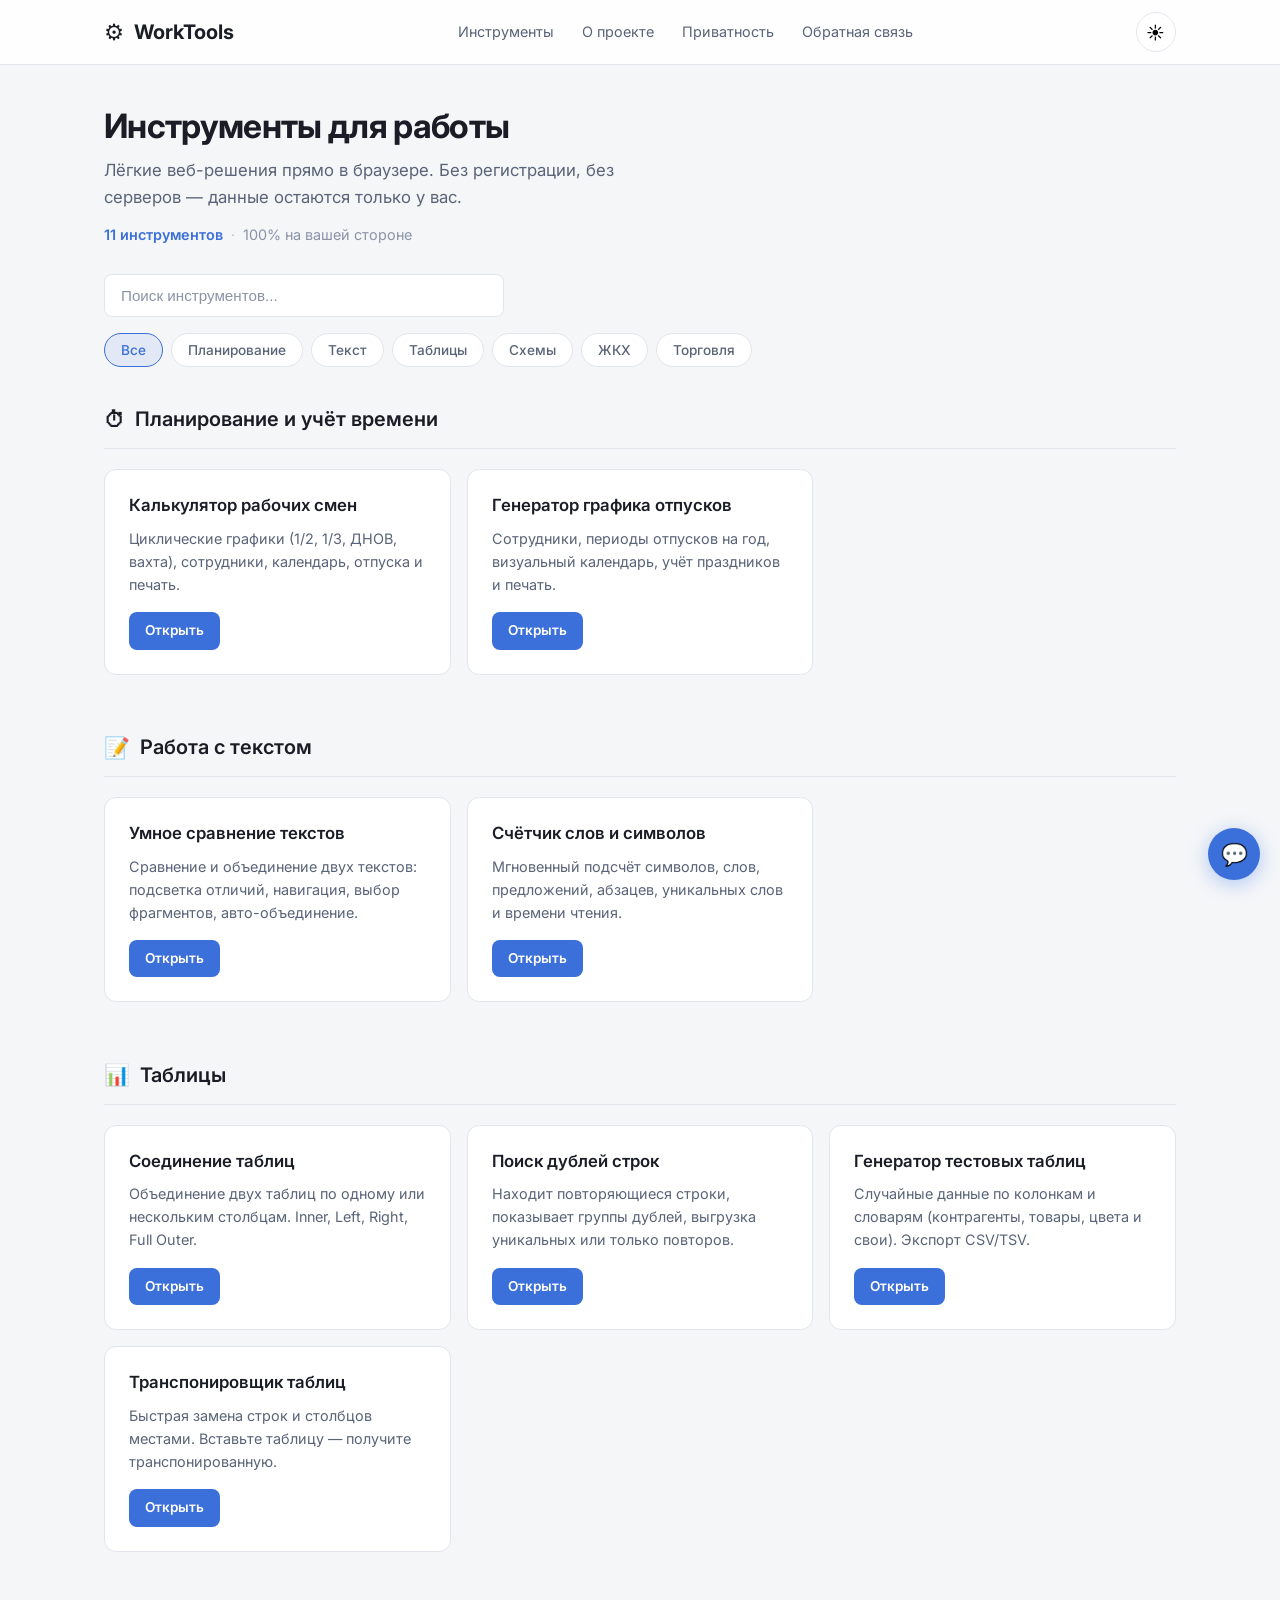
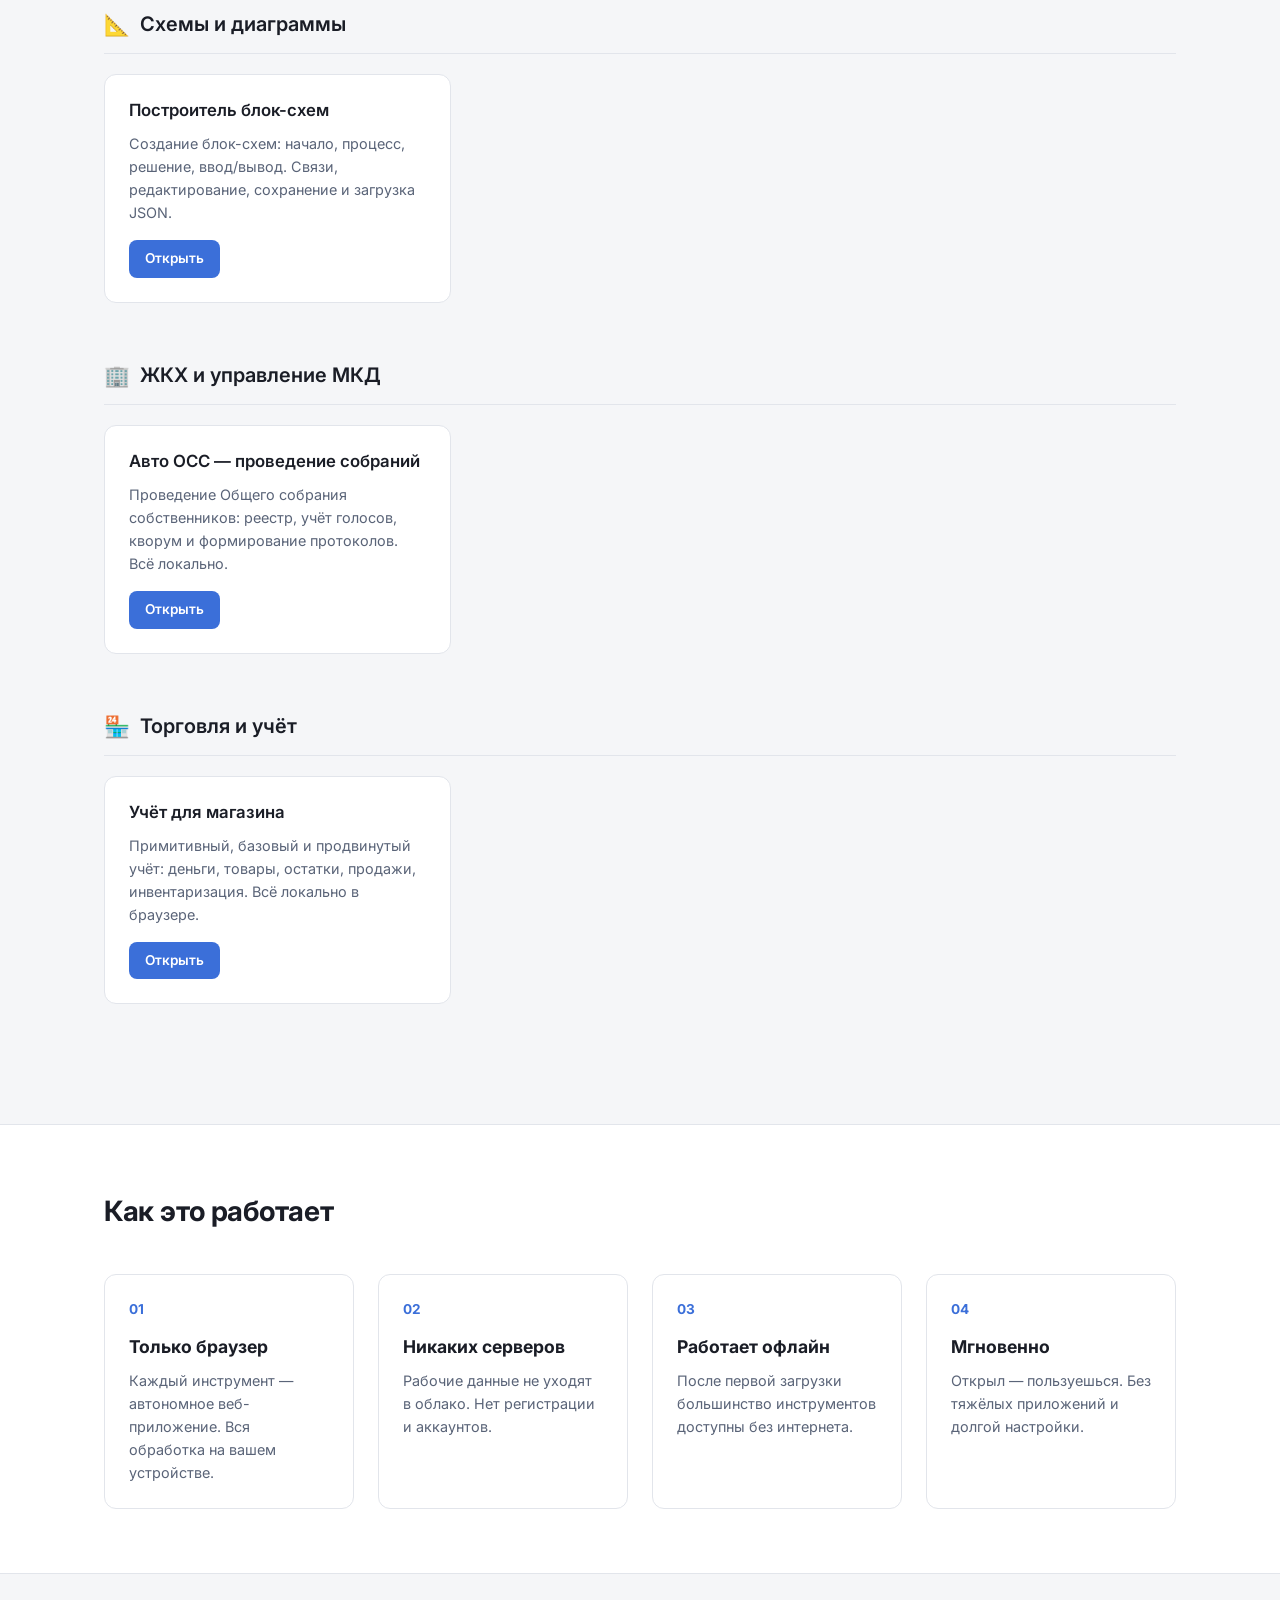
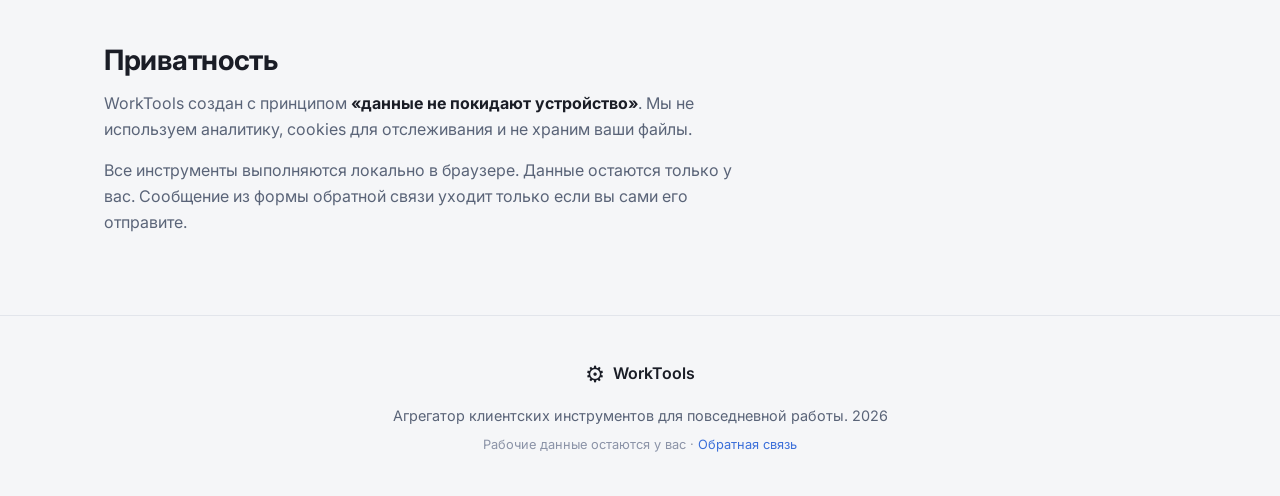
==== commit 195cfca2: "Add files via upload" ====
--- a/index.html
+++ b/index.html
@@ -39,7 +39,7 @@
             Лёгкие веб-решения прямо в браузере. Без регистрации, без серверов — данные остаются только у вас.
           </p>
           <div class="intro__meta">
-            <span class="intro__count">10 инструментов</span>
+            <span class="intro__count">11 инструментов</span>
             <span class="intro__sep">·</span>
             <span>100% на вашей стороне</span>
           </div>
@@ -55,6 +55,7 @@
             <button class="chip" data-category="tables">Таблицы</button>
             <button class="chip" data-category="diagrams">Схемы</button>
             <button class="chip" data-category="housing">ЖКХ</button>
+            <button class="chip" data-category="trade">Торговля</button>
           </div>
         </div>
 
@@ -178,6 +179,23 @@
               <p class="tool-card__desc">Проведение Общего собрания собственников: реестр, учёт голосов, кворум и формирование протоколов. Всё локально.</p>
               <div class="tool-card__footer">
                 <a href="tools/oss/index.html" class="btn btn--primary btn--sm">Открыть</a>
+              </div>
+            </article>
+          </div>
+        </div>
+
+        <!-- Category: Торговля -->
+        <div class="category" data-category="trade">
+          <h2 class="category__title">
+            <span class="category__icon">🏪</span>
+            Торговля и учёт
+          </h2>
+          <div class="tools-grid">
+            <article class="tool-card" data-tags="учёт магазин касса товары остатки продажи инвентаризация приход расход">
+              <h3 class="tool-card__title">Учёт для магазина</h3>
+              <p class="tool-card__desc">Примитивный, базовый и продвинутый учёт: деньги, товары, остатки, продажи, инвентаризация. Всё локально в браузере.</p>
+              <div class="tool-card__footer">
+                <a href="tools/uchet/index.html" class="btn btn--primary btn--sm">Открыть</a>
               </div>
             </article>
           </div>
@@ -283,6 +301,7 @@
             <option value="transpose">Транспонировщик таблиц</option>
             <option value="flowchart">Построитель блок-схем</option>
             <option value="oss">Авто ОСС</option>
+            <option value="uchet">Учёт для магазина</option>
             <option value="catalog">Каталог / главная</option>
           </select>
         </label>
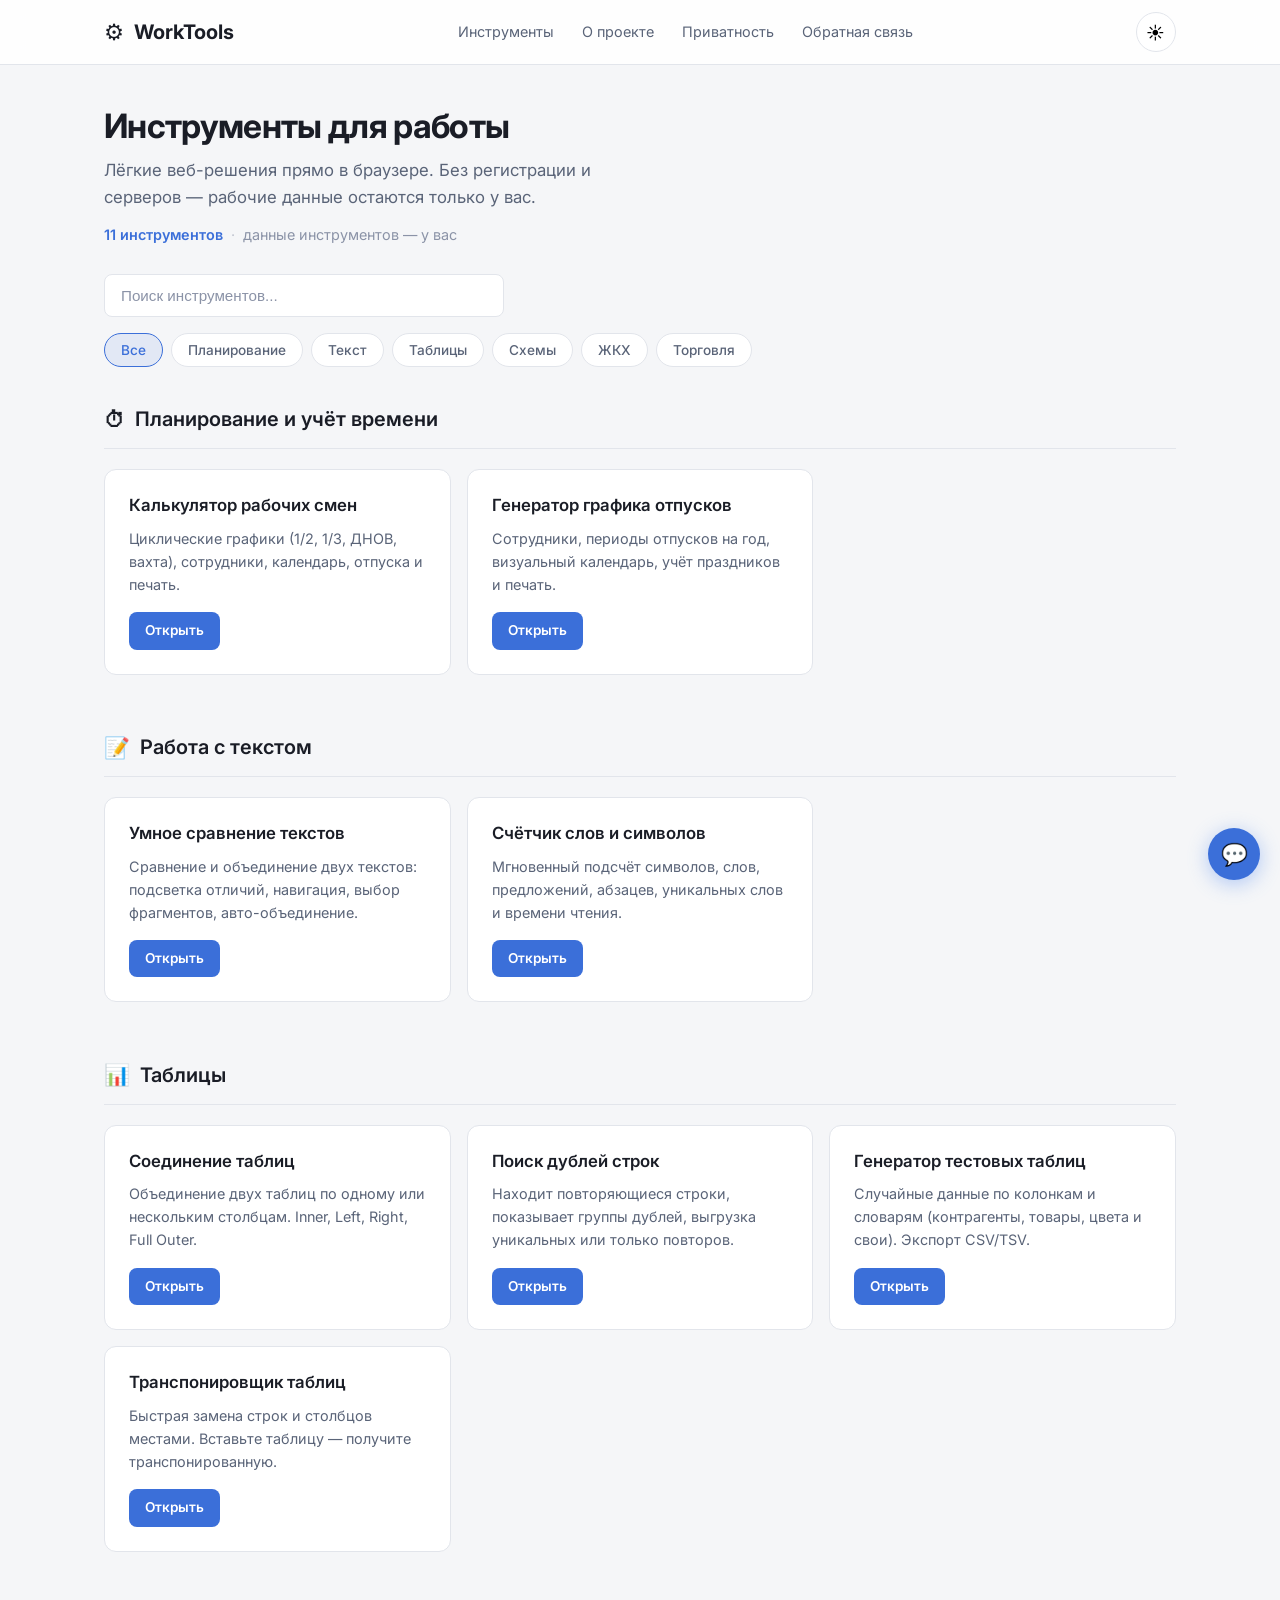
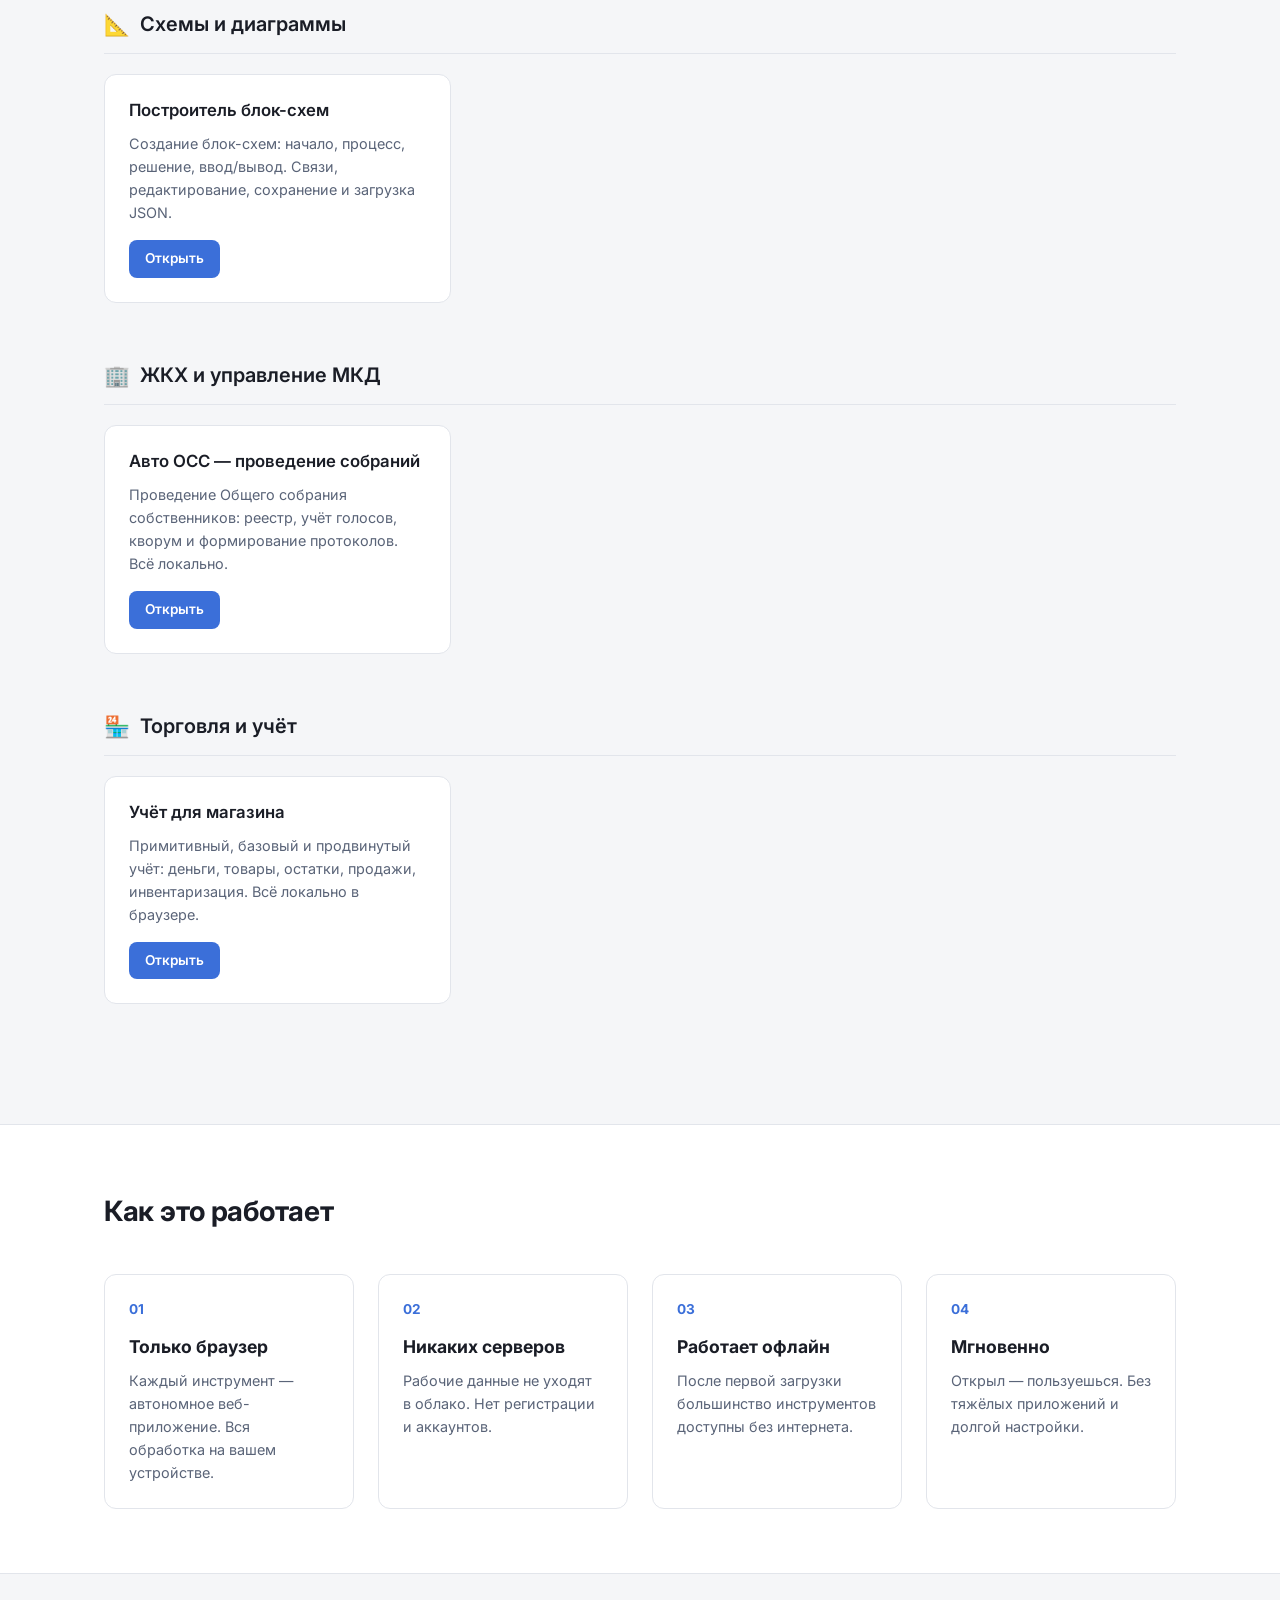
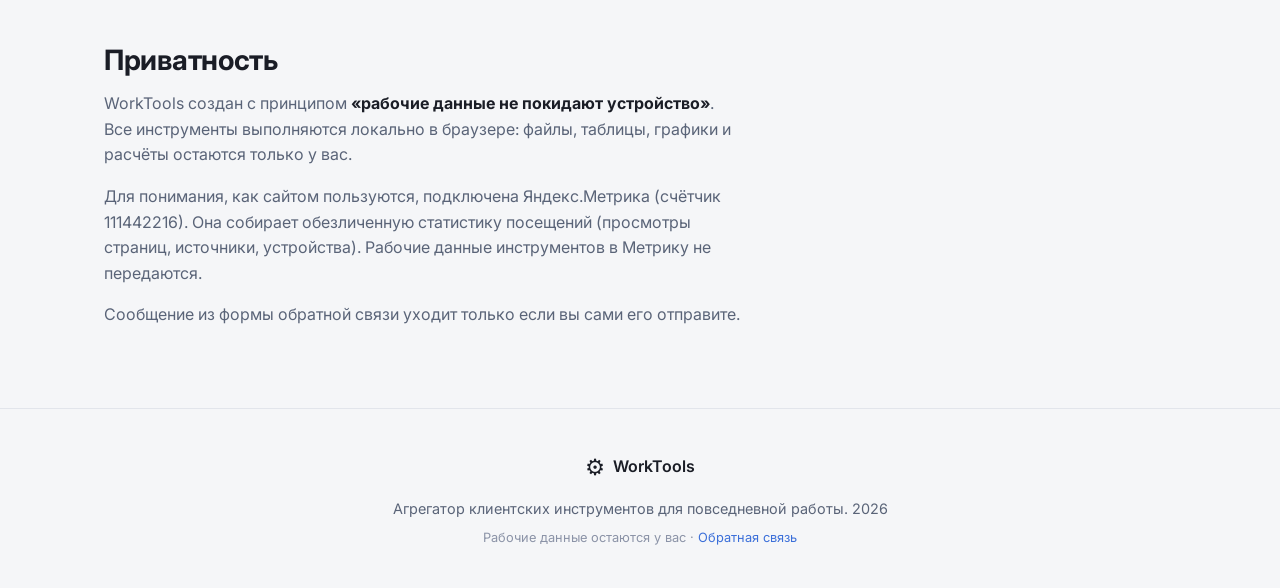
==== commit 17bcc9b8: "Add files via upload" ====
--- a/index.html
+++ b/index.html
@@ -3,6 +3,19 @@
 <head>
   <meta charset="UTF-8">
   <meta name="viewport" content="width=device-width, initial-scale=1.0">
+  <!-- Yandex.Metrika counter -->
+  <script type="text/javascript">
+    (function(m,e,t,r,i,k,a){
+        m[i]=m[i]||function(){(m[i].a=m[i].a||[]).push(arguments)};
+        m[i].l=1*new Date();
+        for (var j = 0; j < document.scripts.length; j++) {if (document.scripts[j].src === r) { return; }}
+        k=e.createElement(t),a=e.getElementsByTagName(t)[0],k.async=1,k.src=r,a.parentNode.insertBefore(k,a)
+    })(window, document,'script','https://mc.yandex.ru/metrika/tag.js?id=111442216', 'ym');
+    ym(111442216, 'init', {ssr:true, webvisor:true, clickmap:true, ecommerce:"dataLayer", referrer: document.referrer, url: location.href, accurateTrackBounce:true, trackLinks:true});
+  </script>
+  <noscript><div><img src="https://mc.yandex.ru/watch/111442216" style="position:absolute; left:-9999px;" alt="" /></div></noscript>
+  <!-- /Yandex.Metrika counter -->
+
   <meta name="description" content="WorkTools — лёгкие клиентские инструменты для повседневной работы. Планирование, текст, таблицы, ЖКХ — всё прямо в браузере, без серверов и регистрации.">
   <title>WorkTools — инструменты для работы</title>
   <link rel="stylesheet" href="css/styles.css">
@@ -36,12 +49,12 @@
         <div class="intro">
           <h1 class="intro__title">Инструменты для работы</h1>
           <p class="intro__subtitle">
-            Лёгкие веб-решения прямо в браузере. Без регистрации, без серверов — данные остаются только у вас.
+            Лёгкие веб-решения прямо в браузере. Без регистрации и серверов — рабочие данные остаются только у вас.
           </p>
           <div class="intro__meta">
             <span class="intro__count">11 инструментов</span>
             <span class="intro__sep">·</span>
-            <span>100% на вашей стороне</span>
+            <span>данные инструментов — у вас</span>
           </div>
         </div>
 
@@ -238,11 +251,15 @@
         <h2 class="section-title">Приватность</h2>
         <div class="privacy__content">
           <p>
-            WorkTools создан с принципом <strong>«данные не покидают устройство»</strong>.
-            Мы не используем аналитику, cookies для отслеживания и не храним ваши файлы.
+            WorkTools создан с принципом <strong>«рабочие данные не покидают устройство»</strong>.
+            Все инструменты выполняются локально в браузере: файлы, таблицы, графики и расчёты остаются только у вас.
           </p>
           <p>
-            Все инструменты выполняются локально в браузере. Данные остаются только у вас.
+            Для понимания, как сайтом пользуются, подключена Яндекс.Метрика (счётчик 111442216).
+            Она собирает обезличенную статистику посещений (просмотры страниц, источники, устройства).
+            Рабочие данные инструментов в Метрику не передаются.
+          </p>
+          <p>
             Сообщение из формы обратной связи уходит только если вы сами его отправите.
           </p>
         </div>
